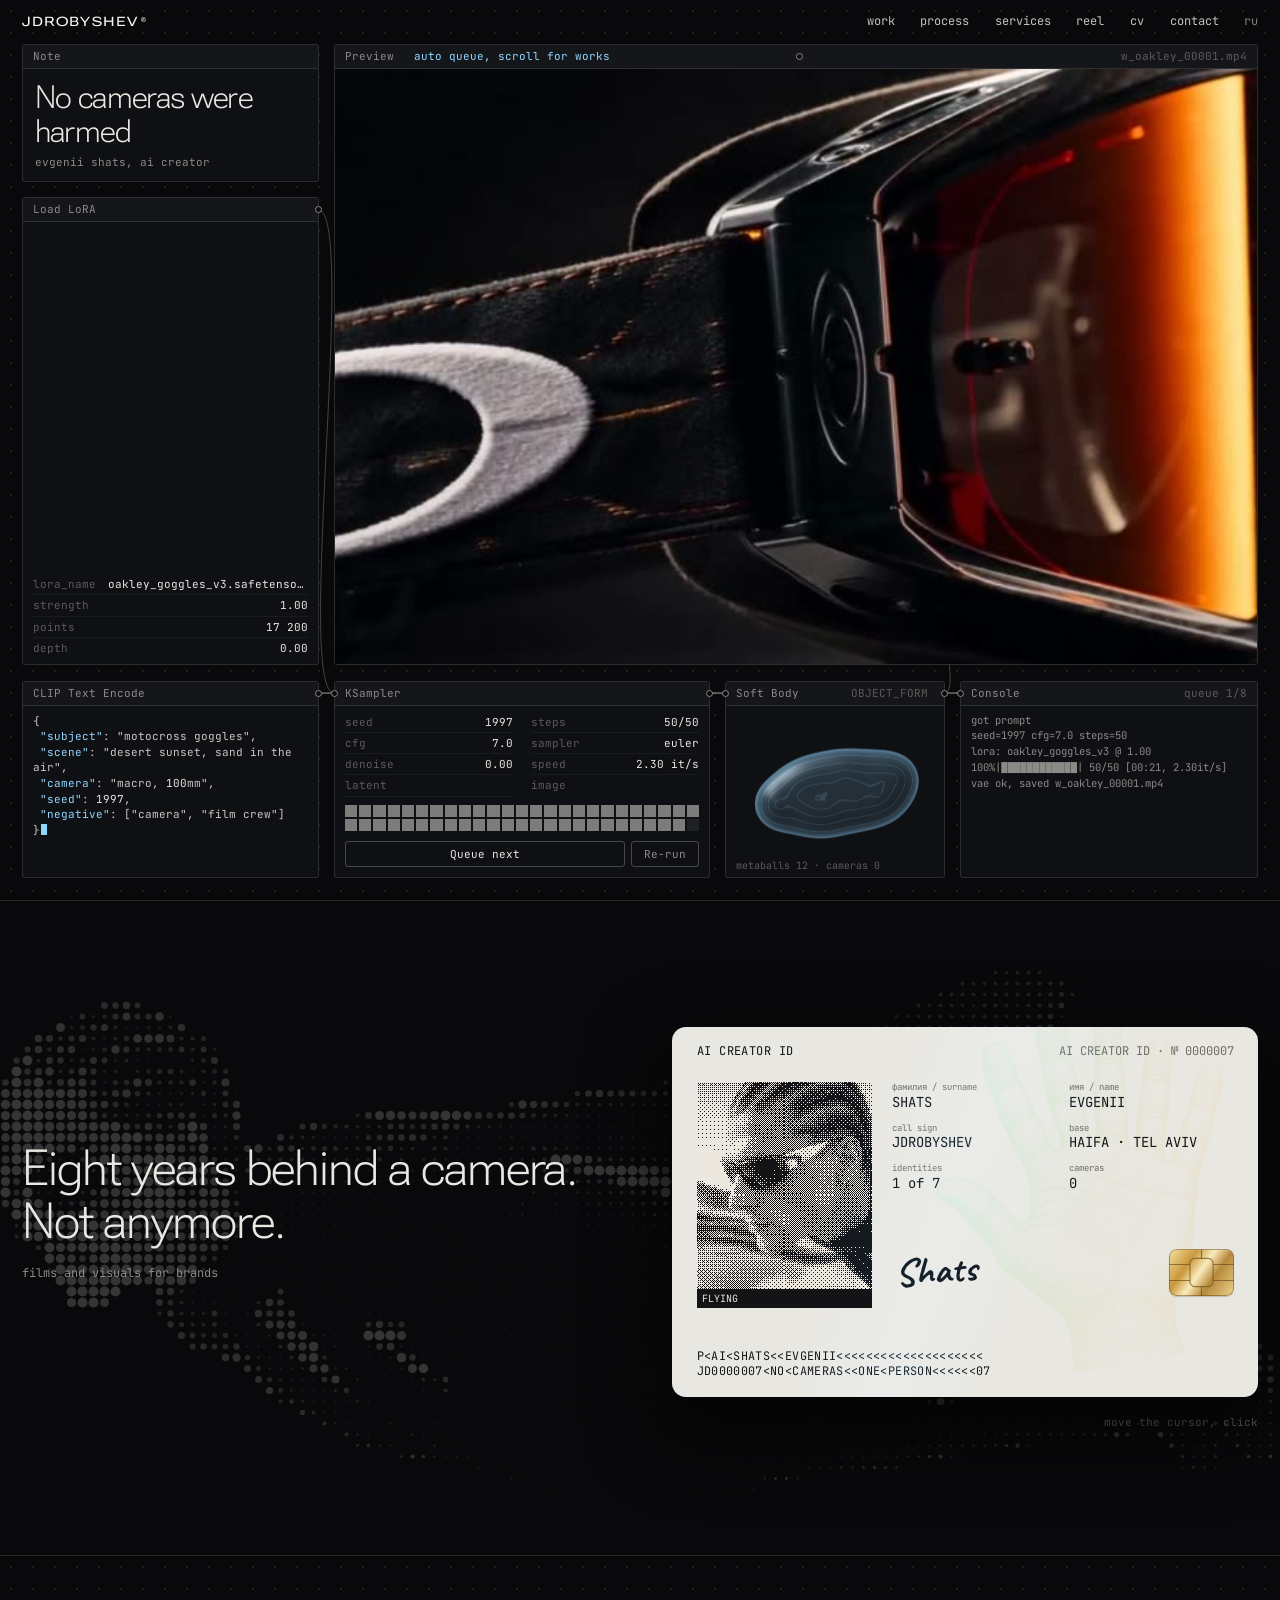
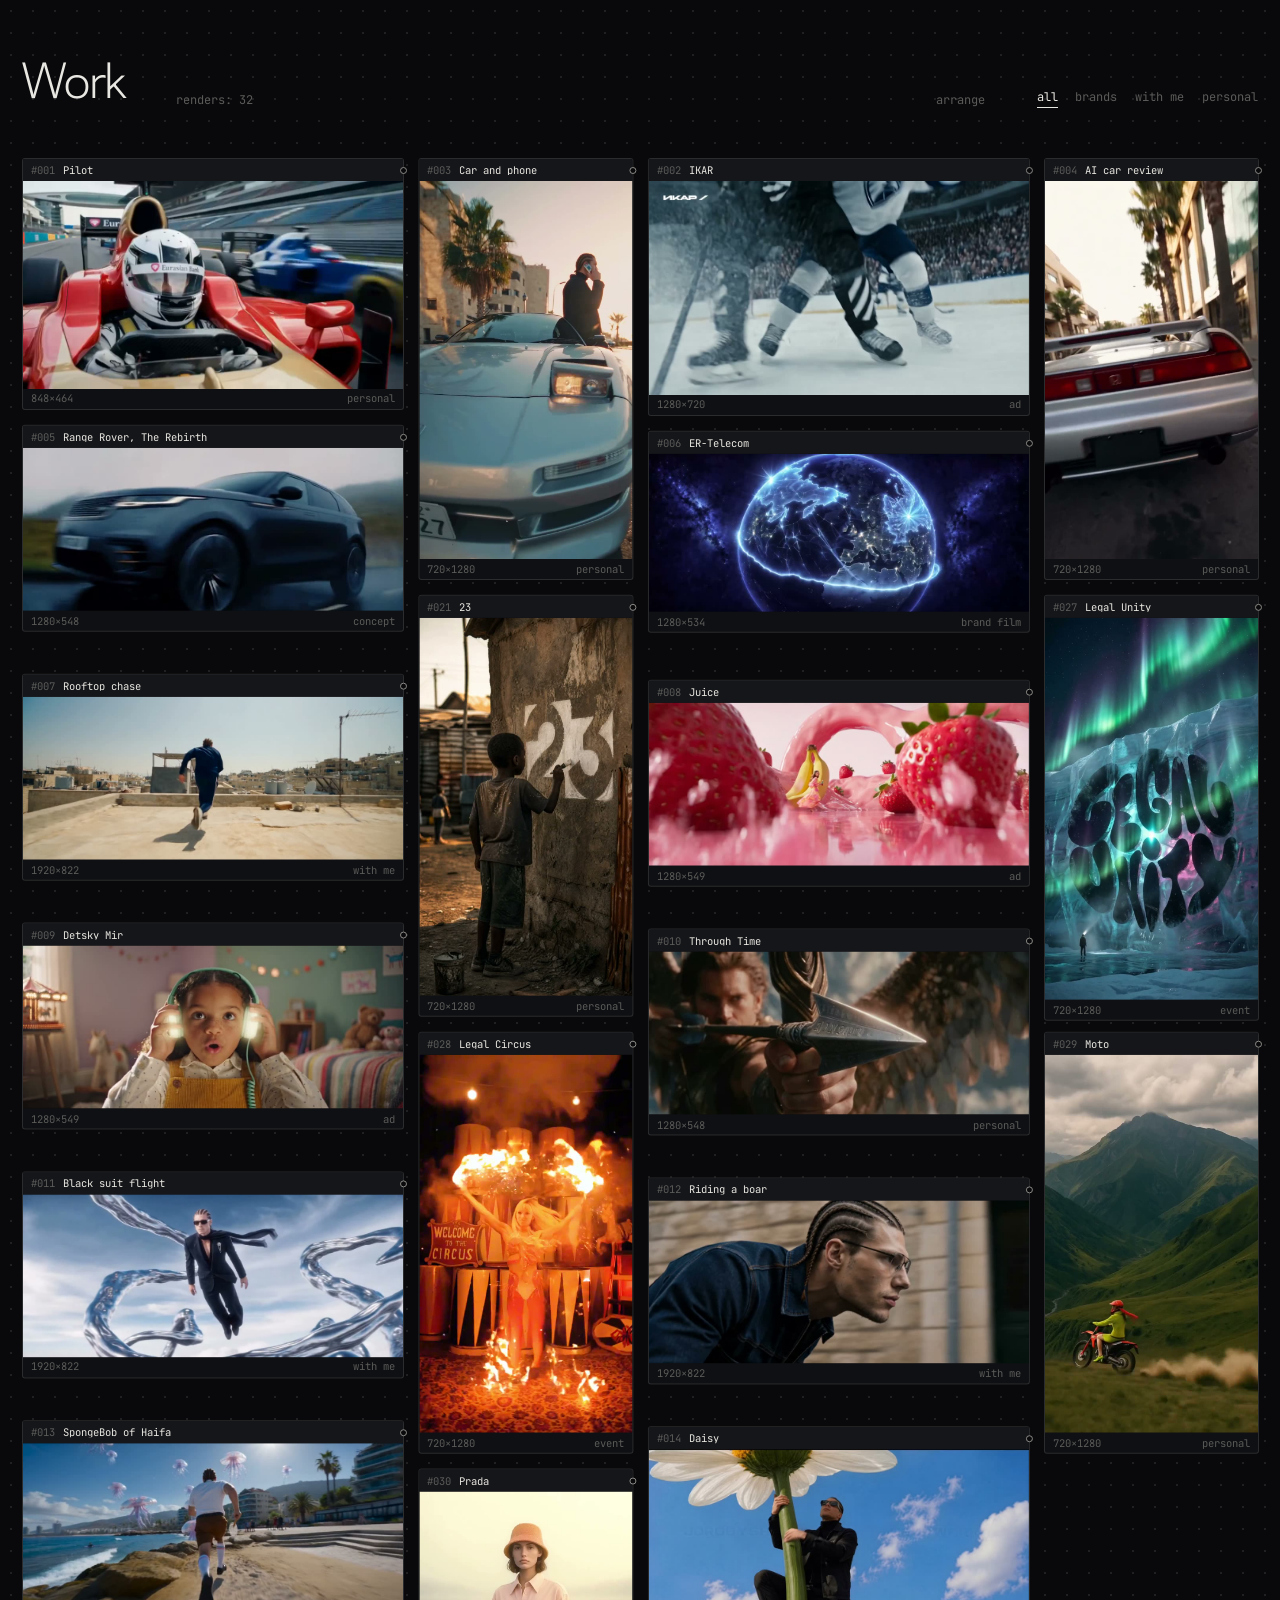
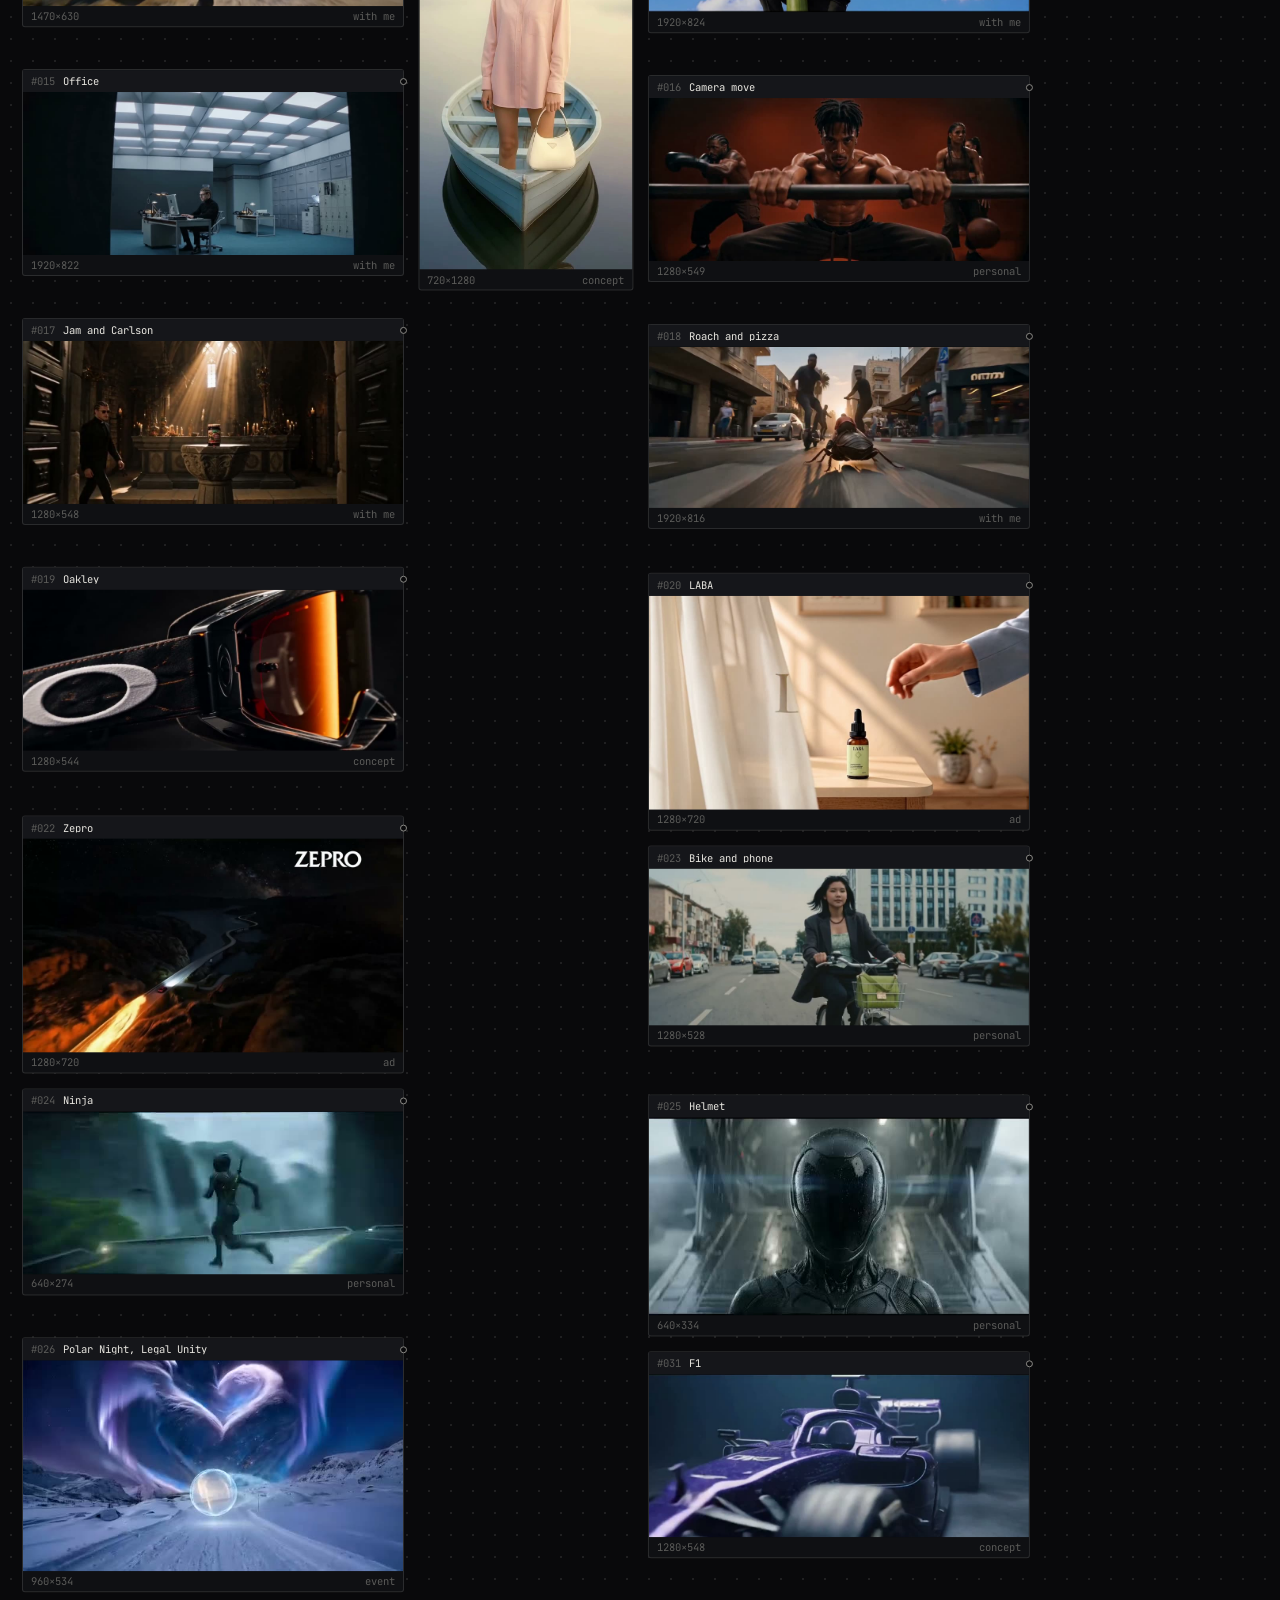
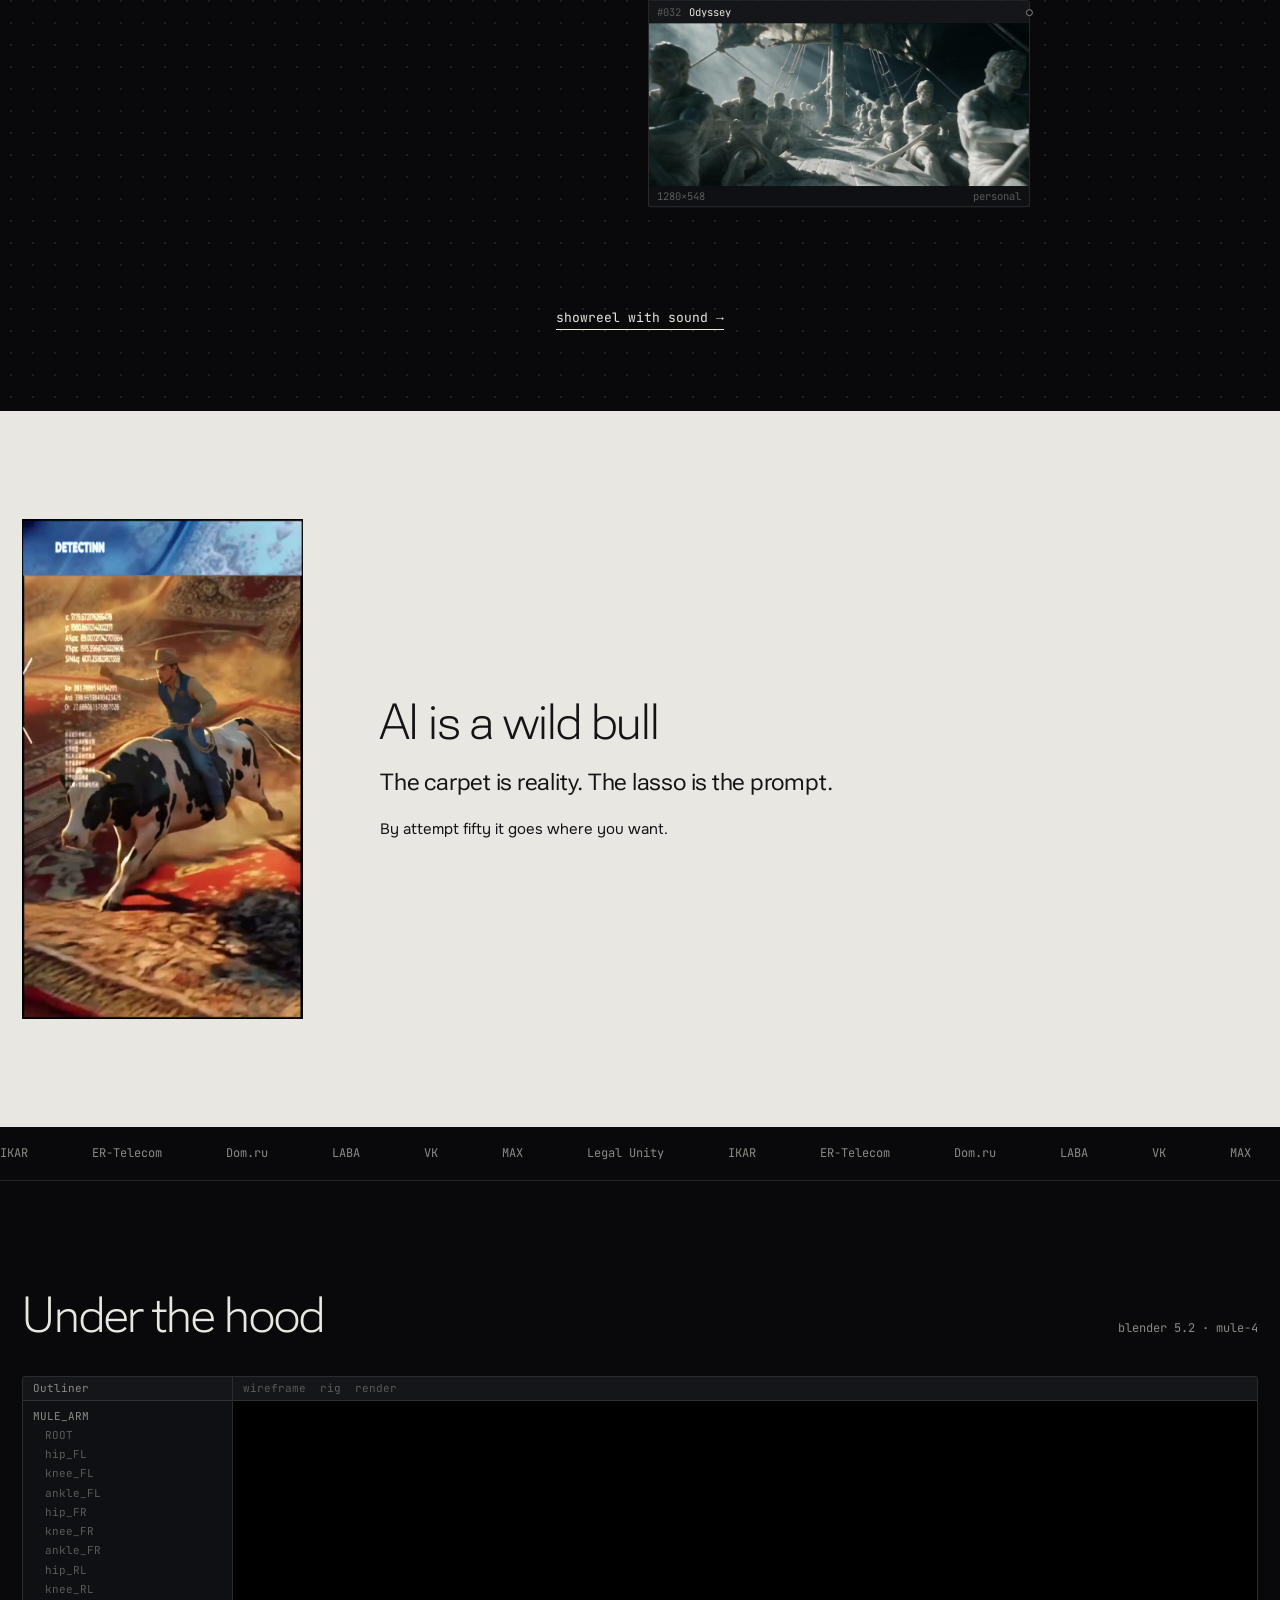
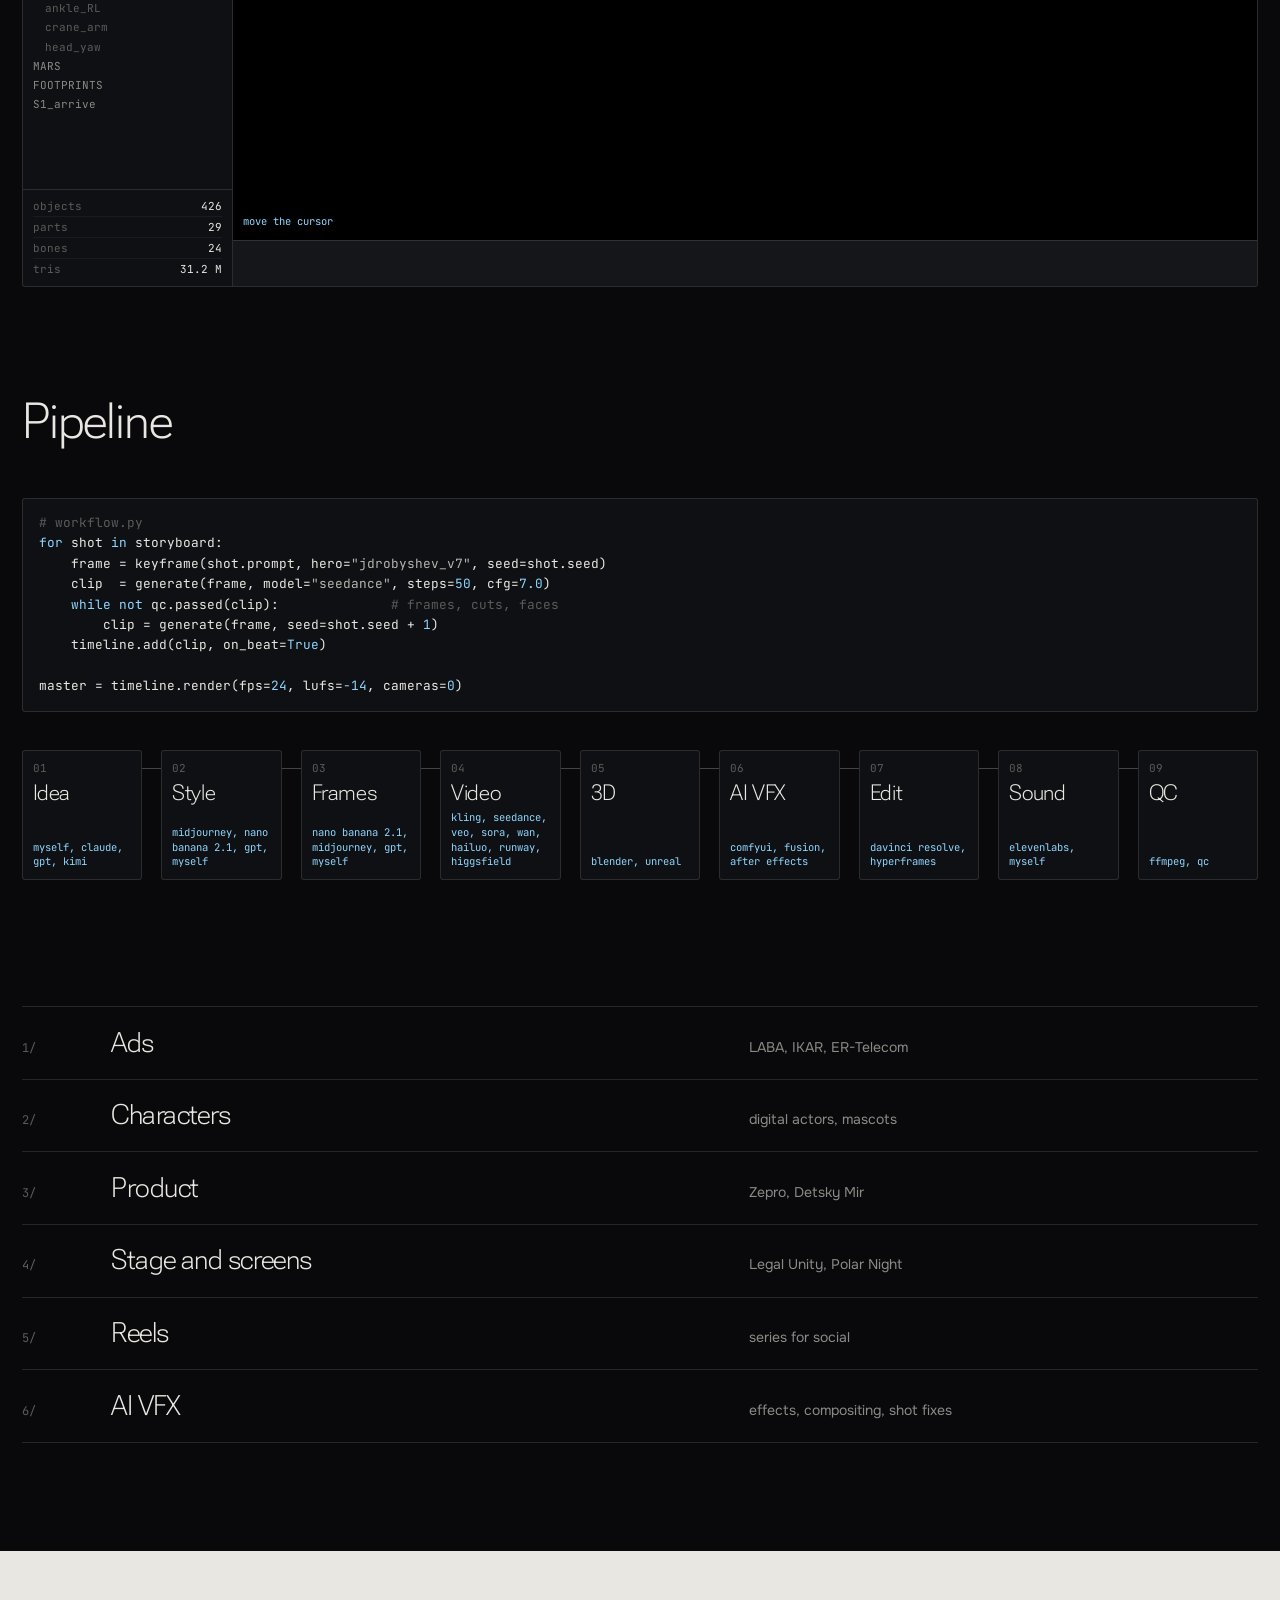
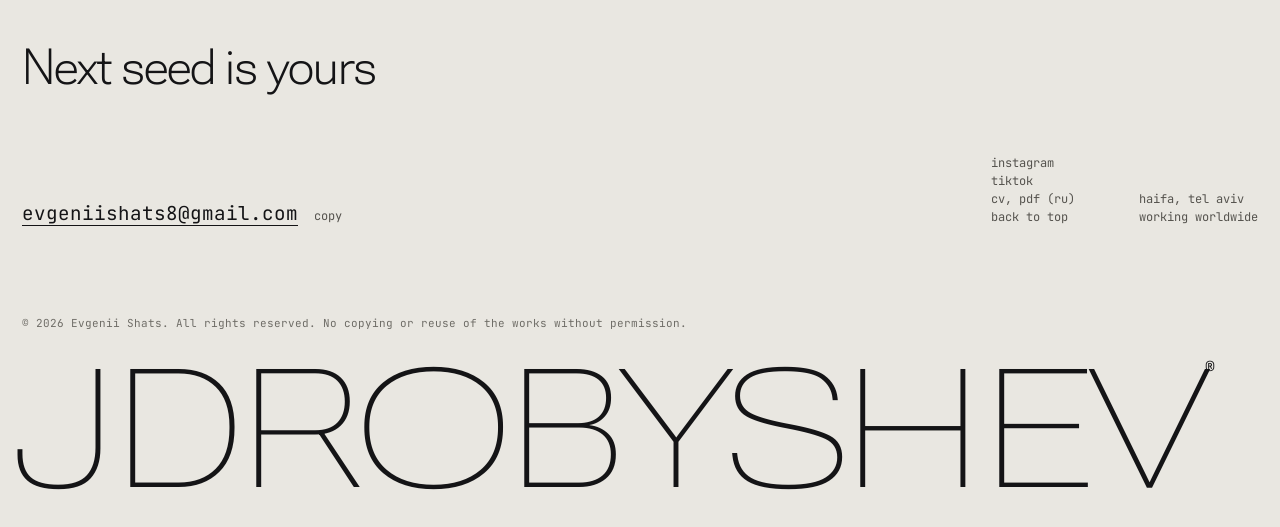
==== index.html @ 62c5dda2 "Black and white site icon with PNG fallbacks Co-Authored-By: Claude Opus 5.5 <noreply@anthropic.com>" ====
<!doctype html>
<html lang="en">
<head>
<meta charset="utf-8">
<meta http-equiv="Content-Security-Policy" content="default-src 'none'; script-src 'self'; style-src 'self' 'unsafe-inline'; img-src 'self' data:; media-src 'self'; font-src 'self'; connect-src 'self'; manifest-src 'self'; base-uri 'none'; form-action 'none'">
<meta name="referrer" content="strict-origin-when-cross-origin">
<meta name="copyright" content="© 2026 Evgenii Shats. All rights reserved.">
<meta name="viewport" content="width=device-width, initial-scale=1, viewport-fit=cover">
<title>JDROBYSHEV</title>
<meta name="description" content="Evgenii Shats, AI creator. Films and visuals for brands: IKAR, ER-Telecom, LABA, VK, MAX.">
<meta name="theme-color" content="#0a0a0b">
<meta property="og:title" content="JDROBYSHEV">
<meta property="og:description" content="No cameras were harmed">
<meta property="og:image" content="https://evgeniishats8-rgb.github.io/assets/og.jpg">
<meta name="twitter:card" content="summary_large_image">
<link rel="icon" href="assets/favicon.svg" type="image/svg+xml">
<link rel="icon" href="assets/icon-32.png" sizes="32x32" type="image/png">
<link rel="apple-touch-icon" href="assets/icon-180.png">
<link rel="preload" href="assets/fonts/roboto-flex-latin-full-normal.woff2" as="font" type="font/woff2" crossorigin>
<link rel="stylesheet" href="css/style.css">
</head>
<body>

<header class="nav">
  <a class="nav__logo" href="#top" aria-label="JDROBYSHEV, back to top">JDROBYSHEV<sup>®</sup></a>
  <nav class="nav__links">
    <a href="#works" data-i18n="nav.works">работы</a>
    <a href="#blender" data-i18n="nav.process">процесс</a>
    <a href="#services" data-i18n="nav.services">услуги</a>
    <button type="button" data-reel data-i18n="nav.reel">шоурил</button>
    <a class="nav__cv" href="assets/cv/Evgenii_Shats_CV_RU.pdf" target="_blank" rel="noopener" data-i18n="nav.cv">резюме</a>
    <a href="#contact" data-i18n="nav.contact">написать</a>
    <button type="button" data-lang aria-label="Language">en</button>
  </nav>
</header>

<main id="top">

  <section class="hero" aria-label="Generation pipeline">
    <div class="hero__stage">
      <svg class="wires" aria-hidden="true"></svg>
      <div class="hero__src" aria-hidden="true"></div>

      <article class="node node--note">
        <header class="node__bar">Note<button type="button" class="node__reset" hidden data-i18n="hero.reset">сбросить</button></header>
        <h1 data-i18n="hero.title">Ни одна камера не пострадала</h1>
        <p data-i18n="hero.who">евгений шац, ии-креатор</p>
      </article>

      <article class="node node--lora">
        <header class="node__bar">Load LoRA<i class="port port--out" data-port="lora"></i></header>
        <canvas class="holo" aria-hidden="true"></canvas>
        <dl class="rows">
          <div><dt>lora_name</dt><dd class="v-lora"></dd></div>
          <div><dt>strength</dt><dd>1.00</dd></div>
          <div><dt>points</dt><dd class="v-points"></dd></div>
          <div><dt>depth</dt><dd class="v-az">0.00</dd></div>
        </dl>
      </article>

      <article class="node node--prompt">
        <header class="node__bar">CLIP Text Encode<i class="port port--out" data-port="prompt"></i></header>
        <pre class="prompt"><code class="prompt__text"></code><b></b></pre>
      </article>

      <article class="node node--preview">
        <header class="node__bar"><i class="port port--in port--bottom" data-port="preview"></i>Preview<span class="preview__hint" data-i18n="hero.hint">очередь идёт сама, ниже работы</span><span class="preview__file"></span></header>
        <div class="preview" role="button" tabindex="0" aria-label="Play this work with sound">
          <canvas class="preview__canvas" aria-hidden="true"></canvas>
          <span class="preview__play" data-i18n="hero.sound">со звуком</span>
          <div class="facebox" aria-hidden="true"><span class="facebox__tag"></span></div>
        </div>
      </article>

      <article class="node node--sampler">
        <header class="node__bar"><i class="port port--in" data-port="sampler"></i>KSampler<i class="port port--out" data-port="sampler-out"></i></header>
        <dl class="rows rows--num">
          <div><dt>seed</dt><dd class="v-seed"></dd></div>
          <div><dt>steps</dt><dd class="v-steps"></dd></div>
          <div><dt>cfg</dt><dd>7.0</dd></div>
          <div><dt>sampler</dt><dd>euler</dd></div>
          <div><dt>denoise</dt><dd class="v-denoise"></dd></div>
          <div><dt>speed</dt><dd class="v-speed"></dd></div>
          <div><dt>latent</dt><dd class="v-latent"></dd></div>
          <div><dt>image</dt><dd class="v-image"></dd></div>
        </dl>
        <div class="grid50" aria-hidden="true"></div>
        <div class="node__btns">
          <button type="button" class="btn btn--queue" data-i18n="hero.queue">Следующая генерация</button>
          <button type="button" class="btn btn--rerun" data-i18n="hero.rerun">Заново</button>
        </div>
      </article>

      <article class="node node--vae">
        <header class="node__bar"><i class="port port--in" data-port="vae"></i>Soft Body<span class="rig__name"></span><i class="port port--out" data-port="vae-out"></i></header>
        <div class="rig"><canvas class="rig__canvas" aria-hidden="true"></canvas><span class="rig__note"></span></div>
      </article>

      <article class="node node--log">
        <header class="node__bar"><i class="port port--in" data-port="log"></i>Console<span class="log__count"></span></header>
        <pre class="log" aria-hidden="true"></pre>
      </article>
    </div>
  </section>

  <section class="id" id="about">
    <canvas class="id__dots" aria-hidden="true"></canvas>
    <div class="id__inner">
      <h2 class="id__title" data-i18n="id.title">Восемь лет снимал.<br>Теперь не снимаю.</h2>
      <p class="eyebrow" data-i18n="id.sub">ролики и визуал для брендов</p>

      <div class="card" tabindex="0" role="button" aria-label="Creator ID card. Press to flip">
        <div class="card__body">
          <div class="card__face card__front">
            <div class="card__head"><b data-i18n="card.head">УДОСТОВЕРЕНИЕ ИИ-КРЕАТОРА</b><span>AI CREATOR ID · № 0000007</span></div>
            <div class="card__photo"><span class="card__role"></span></div>
            <dl class="card__data">
              <div><dt>фамилия / surname</dt><dd data-i18n="card.surname">ШАЦ</dd></div>
              <div><dt>имя / name</dt><dd data-i18n="card.name">ЕВГЕНИЙ</dd></div>
              <div><dt data-i18n="card.call">позывной</dt><dd>JDROBYSHEV</dd></div>
              <div><dt data-i18n="card.base">база</dt><dd data-i18n="card.city">ХАЙФА · ТЕЛЬ-АВИВ</dd></div>
              <div><dt data-i18n="card.ids">личностей</dt><dd class="card__n">1 из 7</dd></div>
              <div><dt data-i18n="card.cams">камер</dt><dd>0</dd></div>
            </dl>
            <div class="card__sign" data-i18n="card.sign">Шац</div>
            <div class="card__chip"></div>
            <div class="card__ghost card__ghost--echo" aria-hidden="true"><i></i></div>
            <div class="card__ghost" aria-hidden="true"><i></i></div>
            <p class="card__mrz">P&lt;AI&lt;SHATS&lt;&lt;EVGENII&lt;&lt;&lt;&lt;&lt;&lt;&lt;&lt;&lt;&lt;&lt;&lt;&lt;&lt;&lt;&lt;&lt;&lt;&lt;&lt;<br>JD0000007&lt;NO&lt;CAMERAS&lt;&lt;ONE&lt;PERSON&lt;&lt;&lt;&lt;&lt;&lt;07</p>
            <div class="card__holo"></div>
          </div>
          <div class="card__face card__back">
            <p class="card__found" data-i18n="card.found">Нашёл? Напиши.</p>
            <ul class="card__links">
              <li><a data-mail href="#contact">email</a></li>
              <li><a href="https://www.instagram.com/jdrobyshev/" target="_blank" rel="noopener">instagram @jdrobyshev</a></li>
              <li><a href="assets/cv/Evgenii_Shats_CV_RU.pdf" target="_blank" rel="noopener" data-i18n="card.cv">резюме, pdf</a></li>
            </ul>
            <p class="card__tools">KLING · SEEDANCE · VEO · NANO BANANA · BLENDER · UNREAL</p>
            <div class="card__holo"></div>
          </div>
        </div>
      </div>
      <p class="card__hint"><span class="hint-fine" data-i18n="card.hint.fine">веди курсором, нажми</span><span class="hint-touch" data-i18n="card.hint.touch">веди пальцем, нажми</span></p>
    </div>
  </section>

  <section class="works" id="works">
    <div class="works__head">
      <h2 data-i18n="works.title">Работы</h2>
      <p class="works__count"></p>
      <button type="button" class="works__arrange" data-i18n="works.arrange">разложить</button>
      <div class="works__filter" role="group" aria-label="Filter work">
        <button type="button" class="is-on" data-filter="all" data-i18n="works.all">всё</button>
        <button type="button" data-filter="brand" data-i18n="works.brand">бренды</button>
        <button type="button" data-filter="me" data-i18n="works.me">со мной</button>
        <button type="button" data-filter="art" data-i18n="works.art">личное</button>
      </div>
    </div>
    <div class="board"></div>
    <button type="button" class="reel-cta" data-reel><span data-i18n="works.reel">шоурил со звуком</span> <span>→</span></button>
  </section>

  <section class="bull">
    <div class="bull__video"><video src="assets/video/w_bull.mp4" poster="assets/poster/w_bull.jpg" muted loop playsinline preload="none" data-auto></video></div>
    <div class="bull__text">
      <h2 data-i18n="bull.title">ИИ это дикий бык</h2>
      <p class="bull__big" data-i18n="bull.big">Ковёр, это реальность. Лассо, это промт.</p>
      <p data-i18n="bull.small">С пятидесятой попытки идёт куда надо.</p>
    </div>
  </section>

  <section class="clients" aria-label="Clients">
    <div class="ticker"><div class="ticker__row"></div></div>
  </section>

  <section class="bl" id="blender">
    <div class="bl__head">
      <h2 data-i18n="bl.title">Под капотом</h2>
      <p class="eyebrow">blender 5.2 · mule-4</p>
    </div>
    <div class="bl__app">
      <aside class="bl__side" aria-hidden="true">
        <header class="node__bar">Outliner</header>
        <ul class="bl__tree"></ul>
        <dl class="rows bl__stats"></dl>
      </aside>
      <div class="bl__main">
        <header class="node__bar bl__bar">
          <button type="button" class="is-on" data-pass="wire" data-i18n="bl.wire">сетка</button>
          <button type="button" data-pass="rig" data-i18n="bl.rig">риг</button>
          <button type="button" data-pass="render" data-i18n="bl.render">рендер</button>
          <span class="bl__frame"></span>
        </header>
        <div class="bl__view">
          <video src="" muted loop playsinline preload="none" aria-hidden="true"></video>
          <canvas aria-label="MULE-4 walker: wireframe, rig and final render of one shot"></canvas>
          <div class="bl__split"><span data-i18n="bl.drag">веди курсором</span></div>
        </div>
        <div class="bl__time" aria-hidden="true"><canvas></canvas></div>
      </div>
    </div>
  </section>

  <section class="line" id="pipeline">
    <div class="line__head">
      <h2 data-i18n="line.title">Конвейер</h2>
    </div>
    <pre class="code" aria-label="Pipeline code sample"><code><i># workflow.py</i>
<b>for</b> shot <b>in</b> storyboard:
    frame = keyframe(shot.prompt, hero=<u>"jdrobyshev_v7"</u>, seed=shot.seed)
    clip  = generate(frame, model=<u>"seedance"</u>, steps=<em>50</em>, cfg=<em>7.0</em>)
    <b>while not</b> qc.passed(clip):              <i># frames, cuts, faces</i>
        clip = generate(frame, seed=shot.seed + <em>1</em>)
    timeline.add(clip, on_beat=<b>True</b>)

master = timeline.render(fps=<em>24</em>, lufs=<em>-14</em>, cameras=<em>0</em>)</code></pre>
    <ol class="line__nodes">
      <li><span>01</span><h3 data-i18n="line.1">Идея</h3><small>myself, claude, gpt, kimi</small></li>
      <li><span>02</span><h3 data-i18n="line.2">Стиль</h3><small>midjourney, nano banana 2.1, gpt, myself</small></li>
      <li><span>03</span><h3 data-i18n="line.3">Кадры</h3><small>nano banana 2.1, midjourney, gpt, myself</small></li>
      <li><span>04</span><h3 data-i18n="line.4">Видео</h3><small>kling, seedance, veo, sora, wan, hailuo, runway, higgsfield</small></li>
      <li><span>05</span><h3>3D</h3><small>blender, unreal</small></li>
      <li><span>06</span><h3 data-i18n="line.vfx">ИИ VFX</h3><small>comfyui, fusion, after effects</small></li>
      <li><span>07</span><h3 data-i18n="line.6">Монтаж</h3><small>davinci resolve, hyperframes</small></li>
      <li><span>08</span><h3 data-i18n="line.7">Звук</h3><small>elevenlabs, myself</small></li>
      <li><span>09</span><h3 data-i18n="line.8">Контроль</h3><small>ffmpeg, qc</small></li>
    </ol>
  </section>

  <section class="services" id="services">
    <ol class="services__list">
      <li data-preview="w_laba" tabindex="0" role="button"><span>1/</span><h3 data-i18n="svc.1">Реклама</h3><p data-i18n="svc.1d">ЛАБА, ИКАР, Эр-Телеком</p></li>
      <li data-preview="w_jam" tabindex="0" role="button"><span>2/</span><h3 data-i18n="svc.2">Персонажи</h3><p data-i18n="svc.2d">цифровые актёры, маскоты</p></li>
      <li data-preview="w_zepro" tabindex="0" role="button"><span>3/</span><h3 data-i18n="svc.3">Продукт</h3><p data-i18n="svc.3d">Zepro, Детский мир</p></li>
      <li data-preview="w_polar" tabindex="0" role="button"><span>4/</span><h3 data-i18n="svc.4">Сцена и экраны</h3><p>Legal Unity, Polar Night</p></li>
      <li data-preview="w_car" tabindex="0" role="button"><span>5/</span><h3 data-i18n="svc.5">Рилсы</h3><p data-i18n="svc.5d">серии для соцсетей</p></li>
      <li data-preview="me_run" tabindex="0" role="button"><span>6/</span><h3 data-i18n="svc.6">ИИ VFX</h3><p data-i18n="svc.6d">эффекты, композ, доработка кадра</p></li>
    </ol>
    <div class="services__float" aria-hidden="true"><video muted loop playsinline preload="none"></video></div>
  </section>

  <footer class="end" id="contact">
    <p class="end__big" data-i18n="end.title">Следующий seed твой</p>
    <div class="end__row">
      <div class="end__contact">
        <a class="end__mail" data-mail href="#contact">email</a>
        <button type="button" class="end__copy" data-i18n="end.copy">скопировать</button>
      </div>
      <ul>
        <li><a href="https://www.instagram.com/jdrobyshev/" target="_blank" rel="noopener">instagram</a></li>
        <li><a href="https://www.tiktok.com/@jdrobysh" target="_blank" rel="noopener">tiktok</a></li>
        <li><a href="assets/cv/Evgenii_Shats_CV_RU.pdf" target="_blank" rel="noopener" data-i18n="end.cv">резюме, pdf</a></li>
        <li><a href="#top" data-i18n="end.top">наверх</a></li>
      </ul>
      <p data-i18n="end.place">хайфа, тель-авив<br>работаю со всем миром</p>
    </div>
    <p class="end__legal" data-i18n="end.legal">© 2026 Евгений Шац. Все права защищены. Работы нельзя копировать и использовать без разрешения.</p>
    <div class="end__word" aria-hidden="true">JDROBYSHEV<sup>®</sup></div>
  </footer>
</main>

<noscript><style>main,.nav{opacity:1!important}</style><p style="padding:24px;color:#e9e7e1;font-family:sans-serif">Evgenii Shats, JDROBYSHEV. <a style="color:#8fd6ff" href="https://www.instagram.com/jdrobyshev/">Instagram</a></p></noscript>

<dialog class="lightbox" aria-label="Work viewer">
  <button type="button" class="lightbox__nav lightbox__nav--prev" aria-label="Previous">←</button>
  <button type="button" class="lightbox__nav lightbox__nav--next" aria-label="Next">→</button>
  <button type="button" class="lightbox__close" aria-label="Close" data-i18n="close">закрыть</button>
  <video playsinline controls controlslist="nodownload noplaybackrate" disablepictureinpicture></video>
  <p class="lightbox__cap"></p>
</dialog>

<script src="js/i18n.js"></script>
<script src="assets/vendor/gsap.min.js"></script>
<script src="assets/vendor/ScrollTrigger.min.js"></script>
<script src="assets/vendor/Draggable.min.js"></script>
<script src="assets/vendor/lenis.min.js"></script>
<script src="js/data.js"></script>
<script src="js/main.js"></script>
<script src="js/hero.js"></script>
<script src="js/blender.js"></script>
<script src="js/boot.js"></script>
</body>
</html>
---- css/style.css ----
@font-face{font-family:Flex;src:url(../assets/fonts/roboto-flex-cyrillic-full-normal.woff2) format("woff2");font-weight:100 1000;font-stretch:25% 151%;font-display:swap;unicode-range:U+0301,U+0400-045F,U+0490-0491,U+04B0-04B1,U+2116}
@font-face{font-family:Flex;src:url(../assets/fonts/roboto-flex-latin-full-normal.woff2) format("woff2");font-weight:100 1000;font-stretch:25% 151%;font-display:swap;unicode-range:U+0000-00FF,U+2000-206F,U+20AC,U+2122,U+2190-2193}
@font-face{font-family:Onest;src:url(../assets/fonts/onest-cyrillic-400-normal.woff2) format("woff2");font-weight:400;font-display:swap;unicode-range:U+0301,U+0400-045F,U+0490-0491,U+04B0-04B1,U+2116}
@font-face{font-family:Onest;src:url(../assets/fonts/onest-latin-400-normal.woff2) format("woff2");font-weight:400;font-display:swap;unicode-range:U+0000-00FF,U+2000-206F}
@font-face{font-family:Mono;src:url(../assets/fonts/jetbrains-mono-cyrillic-400-normal.woff2) format("woff2");font-weight:400;font-display:swap;unicode-range:U+0301,U+0400-045F,U+0490-0491,U+04B0-04B1,U+2116}
@font-face{font-family:Mono;src:url(../assets/fonts/jetbrains-mono-latin-400-normal.woff2) format("woff2");font-weight:400;font-display:swap;unicode-range:U+0000-00FF,U+2000-206F}
@font-face{font-family:Marker;src:url(../assets/fonts/caveat-cyrillic-700-normal.woff2) format("woff2");font-weight:700;font-display:swap;unicode-range:U+0301,U+0400-045F,U+0490-0491,U+04B0-04B1,U+2116}
@font-face{font-family:Marker;src:url(../assets/fonts/caveat-latin-700-normal.woff2) format("woff2");font-weight:700;font-display:swap;unicode-range:U+0000-00FF,U+2000-206F}

:root{
  --ink:#09090b;--panel:#0f1013;--bar:#15161a;--paper:#e9e7e1;--line:rgba(233,231,225,.13);--line2:rgba(233,231,225,.26);
  --mute:#8b8a86;--dim:#5b5b59;--holo:#8fd6ff;
  --gut:clamp(14px,1.7vw,26px);
  --ease:cubic-bezier(.16,1,.3,1);
}
*,*::before,*::after{box-sizing:border-box}
html{-webkit-text-size-adjust:100%;background:var(--ink)}
html:not(.ready) main,html:not(.ready) .nav{opacity:0}
main,.nav{transition:opacity .35s}
html.lenis,html.lenis body{height:auto}
.lenis.lenis-smooth{scroll-behavior:auto!important}
body{margin:0;background:var(--ink);color:var(--paper);font:400 clamp(15px,1.05vw,17px)/1.55 Onest,system-ui,sans-serif;-webkit-font-smoothing:antialiased;overflow-x:hidden}
h1,h2,h3,p,ol,ul,dl,dd,pre{margin:0;padding:0;font-weight:400}
ol,ul{list-style:none}
a{color:inherit;text-decoration:none}
button{font:inherit;color:inherit;background:none;border:0;padding:0;cursor:pointer}
video,img{display:block;max-width:100%}
:focus-visible{outline:1px solid var(--holo);outline-offset:3px}
.node h1,.id__title,.works h2,.bull h2,.line h2,.end__big,.end__word,.nav__logo,.services h3,.line h3{font-family:Flex,system-ui,sans-serif;font-stretch:118%;font-weight:400;font-variation-settings:"opsz" 96;letter-spacing:-.02em;line-height:1.06}
.eyebrow{font:400 12px/1.3 Mono,monospace;color:var(--mute)}

/* шапка */
.nav{position:fixed;inset:0 0 auto;z-index:50;display:flex;justify-content:space-between;align-items:center;padding:13px var(--gut);mix-blend-mode:difference;color:#fff;pointer-events:none}
.nav>*{pointer-events:auto}
.nav__logo{font-size:13px;font-stretch:151%;font-weight:560;letter-spacing:.1em;line-height:1}
.nav__logo sup{font:400 .62em Mono,monospace;vertical-align:top;letter-spacing:0;margin-left:2px}
.nav__links{display:flex;gap:clamp(14px,2vw,28px);font:400 12px Mono,monospace}
.nav__links a,.nav__links button{opacity:.78;transition:opacity .25s}
.nav__links a:hover,.nav__links button:hover{opacity:1}
.nav__links [data-lang]{opacity:.5}
.nav__links a.is-active{opacity:1;text-decoration:underline;text-underline-offset:5px;text-decoration-thickness:1px}

/* главная: граф */
.hero{position:relative;height:100svh}
.hero__stage{position:relative;height:100svh;overflow:hidden;padding:44px var(--gut) var(--gut);display:grid;gap:clamp(10px,1.2vw,18px);
  grid-template-columns:minmax(250px,24%) repeat(12,minmax(0,1fr));
  grid-template-rows:auto minmax(0,1fr) auto;
  background-color:var(--ink);background-image:radial-gradient(rgba(233,231,225,.1) 1px,transparent 1px);background-size:22px 22px}
.hero__src{position:absolute;width:2px;height:2px;overflow:hidden;opacity:0;pointer-events:none}
.wires{position:absolute;inset:0;width:100%;height:100%;pointer-events:none;overflow:visible}
.wires path{fill:none;stroke:var(--line2);stroke-width:1}
.wires .pulse{stroke:var(--holo);stroke-width:1.5;stroke-linecap:round;stroke-dasharray:3 150;opacity:0}

.node{position:relative;min-width:0;min-height:0;display:flex;flex-direction:column;background:var(--panel);border:1px solid var(--line);border-radius:3px}
.node__bar{position:relative;flex:none;display:flex;align-items:center;gap:8px;height:24px;padding:0 10px;background:var(--bar);border-bottom:1px solid var(--line);font:400 11px/1 Mono,monospace;color:var(--mute);white-space:nowrap}
.node__bar{cursor:grab;user-select:none;-webkit-user-select:none;touch-action:none}
.node.is-drag{border-color:var(--line2);box-shadow:0 18px 50px rgba(0,0,0,.6)}
.node.is-drag .node__bar{cursor:grabbing}
.node__reset{margin-left:auto;color:var(--holo)}
.node__reset[hidden]{display:none}
.node__btns{display:flex;gap:6px;padding:0 10px 10px}
.btn{flex:1;height:26px;border:1px solid var(--line2);border-radius:3px;font:400 11px/1 Mono,monospace;color:var(--paper);transition:background .2s,color .2s,border-color .2s}
.btn:hover{background:var(--holo);border-color:var(--holo);color:#06121a}
.btn--rerun{flex:0 0 auto;padding:0 12px;color:var(--mute)}
.preview{cursor:pointer}
.preview__play{position:absolute;z-index:2;right:10px;bottom:8px;padding:2px 7px;background:rgba(9,9,11,.72);font:400 11px/1.5 Mono,monospace;color:var(--paper);opacity:0;transition:opacity .2s;pointer-events:none}
.preview:hover .preview__play,.preview:focus-visible .preview__play{opacity:1}
.port{position:absolute;top:50%;width:7px;height:7px;margin-top:-3.5px;border-radius:50%;background:var(--ink);border:1px solid var(--mute)}
.port--out{right:-4px}.port--in{left:-4px}
.port--bottom{left:50%;top:auto;margin:0}
.rows{font:400 11px/1.3 Mono,monospace;display:grid;grid-template-columns:minmax(0,1fr);gap:0;padding:6px 10px}
.rows div{display:flex;justify-content:space-between;gap:12px;padding:3px 0;border-bottom:1px solid rgba(233,231,225,.05)}
.rows div:last-child{border-bottom:0}
.rows dt{flex:none;color:var(--dim)}
.rows dd{min-width:0;color:var(--paper);white-space:nowrap;overflow:hidden;text-overflow:ellipsis;font-variant-numeric:tabular-nums}

.node--note{grid-column:1;grid-row:1}
.node--note h1{padding:12px 12px 6px;font-size:clamp(24px,2.5vw,38px)}
.node--note p{padding:0 12px 12px;font:400 11px Mono,monospace;color:var(--mute)}
.node--lora{grid-column:1;grid-row:2}
.holo{flex:1;min-height:0;width:100%;display:block}
.node--prompt{grid-column:1;grid-row:3}
.prompt{margin:0;padding:8px 10px;min-height:9.1em;font:400 11px/1.42 Mono,monospace;color:#c9c7c0;white-space:pre-wrap;overflow:hidden}
.prompt code{font:inherit}
.prompt i{font-style:normal;color:var(--holo)}
.prompt em{font-style:normal;color:var(--paper)}
.prompt b{display:inline-block;width:.55em;height:1em;margin-left:1px;vertical-align:-.15em;background:var(--holo);animation:caret 1.1s steps(2) infinite}
@keyframes caret{50%{opacity:0}}
.node--preview{grid-column:2/-1;grid-row:1/3}
.preview__file{margin-left:auto;color:var(--dim)}
.preview__hint{margin-left:12px;color:var(--holo)}
.preview{position:relative;flex:1;min-height:0;overflow:hidden;background:#000}
.preview__canvas{position:absolute;inset:0;width:100%;height:100%;display:block}
.facebox{position:absolute;left:0;top:0;border:1px solid var(--holo);opacity:0;pointer-events:none;transition:opacity .25s;contain:layout style}
.facebox__tag{position:absolute;left:-1px;bottom:100%;padding:1px 5px;background:var(--holo);color:#06121a;font:400 10px/1.5 Mono,monospace;white-space:nowrap}
.node--sampler{grid-column:2/7;grid-row:3}
.node--sampler .rows{grid-template-columns:minmax(0,1fr) minmax(0,1fr);column-gap:18px}
.grid50{display:grid;grid-template-columns:repeat(25,1fr);gap:2px;padding:2px 10px 10px}
.grid50 i{aspect-ratio:1;background:rgba(233,231,225,.07)}
.grid50 i.is-on{background:rgba(233,231,225,.5)}
.grid50 i.is-now{background:var(--holo)}
.node--vae{grid-column:7/10;grid-row:3}
.rig__name{margin-left:auto;margin-right:6px;color:var(--dim)}
.rig{position:relative;flex:1;min-height:0}
.rig__canvas{position:absolute;inset:0;width:100%;height:100%;display:block}
.rig__note{position:absolute;left:10px;bottom:6px;font:400 10px/1 Mono,monospace;color:var(--dim)}
.rig__note b{font-weight:400;color:var(--holo)}
.node--log{grid-column:10/-1;grid-row:3}
.log__count{margin-left:auto;color:var(--dim)}
.log{padding:7px 10px;font:400 10.5px/1.5 Mono,monospace;color:var(--mute);white-space:pre;overflow:hidden;flex:1}

/* карточка */
.id{position:relative;padding:clamp(80px,14vh,170px) var(--gut);overflow:hidden;background:var(--ink);border-top:1px solid var(--line)}
.id__dots{position:absolute;inset:0;width:100%;height:100%}
.id__inner{position:relative;max-width:1360px;margin:0 auto;display:grid;grid-template-columns:minmax(0,1fr) minmax(0,1fr);gap:18px clamp(24px,5vw,80px);align-items:center}
.id__title{grid-column:1;align-self:end;font-size:clamp(28px,3.9vw,60px)}
.id .eyebrow{grid-column:1;align-self:start}
.card{grid-column:2;grid-row:1/3;width:100%;max-width:600px;justify-self:end;aspect-ratio:1.586;perspective:1400px;cursor:grab;touch-action:pan-y;outline-offset:8px;user-select:none;-webkit-user-select:none}
.card__body{position:relative;width:100%;height:100%;transform-style:preserve-3d;transform:rotateX(var(--rx,0deg)) rotateY(calc(var(--ry,0deg) + var(--flip,0deg)));transition:transform .6s var(--ease)}
.card.is-live .card__body{transition:none}
.card__face{position:absolute;inset:0;border-radius:clamp(8px,1.1vw,14px);overflow:hidden;backface-visibility:hidden;-webkit-backface-visibility:hidden;background:var(--paper);color:#141416;text-align:left;box-shadow:0 30px 80px rgba(0,0,0,.7)}
.card__head{position:absolute;left:4.2%;right:4.2%;top:4.8%;display:flex;justify-content:space-between;align-items:baseline;font:400 clamp(8px,1vw,12px)/1 Mono,monospace}
.card__head b{font-weight:400;letter-spacing:.04em}
.card__head span{color:#6f6d67}
.card__photo{position:absolute;left:4.2%;top:15%;width:30%;height:61%;background:#141416;overflow:hidden}
.card__photo img{position:absolute;inset:0;width:100%;height:100%;object-fit:cover;opacity:0;image-rendering:pixelated}
.card__photo img.is-on{opacity:1}
.card__role{position:absolute;z-index:2;left:0;right:0;bottom:0;padding:2px 5px;background:#141416;color:var(--paper);font:400 clamp(7px,.8vw,10px)/1.5 Mono,monospace;white-space:nowrap;overflow:hidden}
.card__data{position:absolute;left:37.5%;right:4.2%;top:15%;display:grid;grid-template-columns:1fr 1fr;gap:clamp(5px,1vw,12px) 12px}
.card__data dt{font:400 clamp(6px,.7vw,9px)/1.3 Mono,monospace;color:#6f6d67}
.card__data dd{font:400 clamp(9px,1.08vw,14px)/1.2 Mono,monospace}
.card__sign{position:absolute;left:38%;top:61%;font:700 clamp(20px,3vw,40px)/1 Marker,cursive;color:#141416;transform:rotate(-4deg)}
.card__chip{position:absolute;right:4.2%;top:60%;width:11%;aspect-ratio:1.36;border-radius:12%/16%;background:url("data:image/svg+xml,%3Csvg xmlns='http://www.w3.org/2000/svg' viewBox='0 0 136 100' preserveAspectRatio='none'%3E%3Cg fill='none' stroke='%23704f1c' stroke-opacity='.7' stroke-width='2.4'%3E%3Cpath d='M0 33h44M0 67h44M92 33h44M92 67h44M68 0v20M68 80v20'/%3E%3Crect x='44' y='20' width='48' height='60' rx='10'/%3E%3C/g%3E%3C/svg%3E") center/100% 100% no-repeat,linear-gradient(calc(125deg + var(--hx,0) * 60deg),#f6e4a6,#c99a3e 30%,#f9ecbd 48%,#b7893a 66%,#ecd48e);box-shadow:inset 0 0 0 1px rgba(110,80,25,.55),inset 0 1px 1px rgba(255,255,255,.55),0 1px 1px rgba(0,0,0,.18)}
.card__mrz{position:absolute;left:4.2%;right:4.2%;bottom:4.6%;font:400 clamp(6.6px,.92vw,12px)/1.3 Mono,monospace;letter-spacing:.03em;white-space:nowrap;overflow:hidden}
/* голограмма на всю карточку: мем про шесть пальцев. Рука стоит на месте, при наклоне она двоится,
   как настоящая голограмма, и по ней идёт перелив */
.card__ghost{position:absolute;right:-5%;top:-9%;width:66%;aspect-ratio:1;overflow:hidden;pointer-events:none;opacity:.15;mix-blend-mode:multiply;transform:translate(calc(var(--hx,0) * 6px),calc(var(--hy,0) * 4px)) rotate(-12deg);transition:opacity .6s,transform .3s var(--ease);-webkit-mask:url(../assets/card/hand.png) center/contain no-repeat;mask:url(../assets/card/hand.png) center/contain no-repeat}
.card__ghost i{position:absolute;inset:-60%;background:linear-gradient(115deg,#ff8fd8,#8fd6ff 22%,#9dffb4 40%,#ffe28f 58%,#c49bff 76%,#ff8fd8);transform:translate(calc(var(--hx,0) * 46%),calc(var(--hy,0) * 30%));transition:transform .3s var(--ease);animation:ghost 10s ease-in-out infinite alternate}
.card__ghost--echo{opacity:0;transform:translate(calc(var(--hx,0) * -22px),calc(var(--hy,0) * -14px)) rotate(-12deg)}
.card__ghost--echo i{background:linear-gradient(65deg,#9dffb4,#ffe28f 20%,#c49bff 42%,#ff8fd8 62%,#8fd6ff 82%,#9dffb4);animation-delay:-5s}
.card.is-live .card__ghost{opacity:.34}
.card.is-live .card__ghost--echo{opacity:.2}
@keyframes ghost{to{translate:16% 9%}}
.card__holo{position:absolute;inset:0;pointer-events:none;mix-blend-mode:soft-light;opacity:.55;background:linear-gradient(calc(110deg + var(--ry,0deg)*4),transparent 30%,rgba(143,214,255,.9) 48%,transparent 66%)}
/* Safari не всегда прячет обратную сторону в 3D, поэтому видимую сторону переключаем сами на середине переворота */
.card__front,.card__back{transition:visibility 0s .3s}
.card.is-live .card__front,.card.is-live .card__back{transition-delay:0s}
.card__back{visibility:hidden}
.card.is-flipped .card__back{visibility:visible}
.card.is-flipped .card__front{visibility:hidden}
.card__back{transform:rotateY(180deg);background:#121316;color:var(--paper);display:grid;align-content:space-between;padding:6%}
.card__found{font-family:Flex,sans-serif;font-stretch:118%;font-size:clamp(16px,2vw,28px);line-height:1.15;max-width:22ch}
.card__links{font:400 clamp(10px,1.1vw,14px)/1.7 Mono,monospace}
.card__links a{border-bottom:1px solid var(--dim)}
.card__tools{font:400 clamp(7px,.8vw,10px) Mono,monospace;color:var(--mute)}
.card__hint{grid-column:2;justify-self:end;font:400 11px Mono,monospace;color:var(--dim)}
.hint-touch{display:none}

/* работы: каждая работа как нода */
.works{position:relative;padding:clamp(70px,11vh,130px) var(--gut) clamp(60px,9vh,110px);background-color:var(--ink);background-image:radial-gradient(rgba(233,231,225,.1) 1px,transparent 1px);background-size:22px 22px;border-top:1px solid var(--line)}
.works__head{display:grid;grid-template-columns:auto 1fr auto auto;gap:clamp(14px,4vw,60px);align-items:end;margin-bottom:clamp(30px,4vw,50px)}
.works h2{font-size:clamp(28px,3.9vw,60px)}
.works__count{font:400 12px Mono,monospace;color:var(--dim)}
.works__arrange{font:400 12px Mono,monospace;color:var(--dim);transition:color .2s}
.works__arrange:hover{color:var(--holo)}
.works__filter{display:flex;gap:clamp(10px,1.4vw,18px);font:400 12px Mono,monospace;flex-wrap:wrap}
.works__filter button{color:var(--dim);padding-bottom:2px;border-bottom:1px solid transparent;transition:color .25s}
.works__filter button.is-on{color:var(--paper);border-color:var(--paper)}
.board{position:relative}
.tile{contain:layout style;position:absolute;left:0;top:0;display:flex;flex-direction:column;background:var(--panel);border:1px solid var(--line);border-radius:3px;cursor:grab;transition:opacity .35s,border-color .2s}
.tile:hover,.tile.is-drag{border-color:var(--line2)}
.tile.is-out{display:none}
.tile__bar{position:relative;display:flex;gap:8px;align-items:center;height:22px;padding:0 8px;background:var(--bar);font:400 10.5px/1 Mono,monospace;color:var(--dim);white-space:nowrap;overflow:visible}
.tile__name{color:var(--paper);overflow:hidden;text-overflow:ellipsis}
.tile__bar .port{right:-4px}
.tile__frame{position:relative;aspect-ratio:var(--ar);background:#000}
.tile video{width:100%;height:100%;object-fit:cover;pointer-events:none}
.tile__meta{display:flex;justify-content:space-between;gap:8px;height:20px;align-items:center;padding:0 8px;font:400 10.5px/1 Mono,monospace;color:var(--dim);white-space:nowrap;overflow:hidden}
.tile.is-drag{cursor:grabbing}
.reel-cta{display:block;margin:clamp(36px,5vw,60px) auto 0;padding:0 0 3px;border-bottom:1px solid var(--paper);font:400 13px Mono,monospace}
.reel-cta span{display:inline-block;transition:transform .4s var(--ease)}
.reel-cta:hover span{transform:translateX(6px)}

/* бык */
.bull{display:grid;grid-template-columns:minmax(200px,22vw) minmax(0,1fr);gap:clamp(24px,6vw,100px);align-items:center;padding:clamp(70px,12vh,150px) var(--gut);background:var(--paper);color:#141416}
.bull__video{aspect-ratio:9/16;max-height:76svh;overflow:hidden;background:#000}
.bull__video video{width:100%;height:100%;object-fit:cover}
.bull__text{display:grid;gap:clamp(14px,1.6vw,20px);max-width:64ch}
.bull h2{font-size:clamp(28px,3.9vw,60px)}
.bull__big{font-family:Flex,sans-serif;font-stretch:118%;font-size:clamp(18px,1.8vw,26px);line-height:1.25;letter-spacing:-.01em}
.bull .eyebrow{color:#6f6d67}

/* клиенты */
.clients{overflow:hidden;padding:clamp(12px,1.4vw,18px) 0;border-bottom:1px solid var(--line)}
.ticker__row{display:flex;width:max-content;gap:clamp(30px,5vw,80px);font:400 12px/1.4 Mono,monospace;color:var(--mute);white-space:nowrap;animation:tick 46s linear infinite}
@keyframes tick{to{transform:translateX(-50%)}}

/* под капотом */
.bl{padding:clamp(70px,12vh,140px) var(--gut) 0;background:var(--ink)}
.bl__head{display:flex;justify-content:space-between;align-items:baseline;gap:18px;margin-bottom:clamp(20px,3vw,34px)}
.bl h2{font-family:Flex,system-ui,sans-serif;font-stretch:118%;font-weight:400;font-variation-settings:"opsz" 96;letter-spacing:-.02em;line-height:1.06;font-size:clamp(28px,3.9vw,60px)}
.bl__app{display:grid;grid-template-columns:minmax(190px,17%) minmax(0,1fr);background:var(--panel);border:1px solid var(--line);border-radius:3px;overflow:hidden}
.bl__side{display:flex;flex-direction:column;border-right:1px solid var(--line);min-width:0}
.bl__tree{flex:1;min-height:0;overflow:hidden;padding:6px 10px;font:400 11px/1.75 Mono,monospace;color:var(--mute)}
.bl__tree li{white-space:nowrap;overflow:hidden;text-overflow:ellipsis}
.bl__tree li.is-sub{padding-left:12px;color:var(--dim)}
.bl__stats{border-top:1px solid var(--line)}
.bl__main{min-width:0;display:flex;flex-direction:column}
.bl__bar{gap:14px}
.bl__bar button{color:var(--dim);transition:color .2s}
.bl__bar button.is-on{color:var(--holo)}
.bl__frame{margin-left:auto;color:var(--dim)}
.bl__view{position:relative;aspect-ratio:21/9;background:#000;cursor:ew-resize;touch-action:pan-y;user-select:none;-webkit-user-select:none}
.bl__view video{position:absolute;width:2px;height:2px;opacity:0;pointer-events:none}
.bl__view canvas{position:absolute;inset:0;width:100%;height:100%;display:block}
.bl__split{position:absolute;left:10px;bottom:8px;pointer-events:none;transition:opacity .4s}
.bl__split span{font:400 10.5px Mono,monospace;color:var(--holo);white-space:nowrap;text-shadow:0 0 6px #000}
.bl__time{height:46px;border-top:1px solid var(--line);background:var(--bar)}
.bl__time canvas{width:100%;height:100%;display:block}

/* конвейер */
.line{padding:clamp(70px,12vh,140px) var(--gut) 0;background:var(--ink)}
.line__head{display:grid;gap:12px;margin-bottom:clamp(30px,4vw,50px)}
.line h2{font-size:clamp(28px,3.9vw,60px);max-width:22ch}
.code{margin:0 0 clamp(24px,3vw,40px);padding:14px 16px;background:var(--panel);border:1px solid var(--line);border-radius:3px;font:400 clamp(11px,1vw,14px)/1.6 Mono,monospace;color:var(--paper);overflow-x:auto}
.code code{font:inherit}
.code i{font-style:normal;color:var(--dim)}
.code b{font-weight:400;color:var(--holo)}
.code u{text-decoration:none;color:#b6b4ad}
.code em{font-style:normal;color:var(--holo)}
.line__nodes{display:grid;grid-template-columns:repeat(9,minmax(0,1fr));gap:clamp(12px,1.5vw,22px);counter-reset:n}
.line__nodes li{position:relative;display:flex;flex-direction:column;gap:6px;padding:10px;min-height:112px;background:var(--panel);border:1px solid var(--line);border-radius:3px}
.line__nodes li::after{content:"";position:absolute;right:calc(-1 * clamp(12px,1.5vw,22px) - 1px);top:17px;width:clamp(12px,1.5vw,22px);height:1px;background:var(--line2)}
.line__nodes li:last-child::after{display:none}
.line__nodes span{font:400 11px Mono,monospace;color:var(--dim)}
.line h3{font-size:clamp(18px,1.7vw,24px)}
.line__nodes small{margin-top:auto;font:400 10.5px/1.4 Mono,monospace;color:var(--holo)}

/* услуги */
.services{position:relative;padding:clamp(70px,12vh,140px) var(--gut);background:var(--ink)}
.services__list{margin-top:18px;border-top:1px solid var(--line)}
.services__list li{cursor:pointer}
.services__list li{position:relative;display:grid;grid-template-columns:clamp(34px,5vw,70px) minmax(0,1.2fr) minmax(0,1fr);gap:clamp(10px,2vw,28px);align-items:baseline;padding:clamp(14px,1.6vw,22px) 0;border-bottom:1px solid var(--line)}
.services__list span{font:400 12px Mono,monospace;color:var(--dim)}
.services h3{font-size:clamp(20px,2.2vw,32px);transition:transform .7s var(--ease)}
.services__list p{color:var(--mute);font-size:14px;max-width:44ch}
.services__list li:hover h3{transform:translateX(8px)}
.services__float{position:absolute;left:0;top:0;z-index:3;width:clamp(220px,20vw,320px);aspect-ratio:16/10;overflow:hidden;pointer-events:none;opacity:0;transition:opacity .25s}
.services__float video{width:100%;height:100%;object-fit:cover}
.services__float.is-on{opacity:1}

/* финал */
.end{background:var(--paper);color:#141416;padding:clamp(60px,10vh,120px) var(--gut) var(--gut);overflow:hidden}
.end__big{font-size:clamp(28px,3.9vw,60px)}
.end__row{display:grid;grid-template-columns:1fr auto auto;gap:clamp(20px,5vw,70px);align-items:end;margin:clamp(30px,5vw,60px) 0 clamp(40px,7vw,90px);font:400 12px/1.5 Mono,monospace;color:#55534e}
.end__contact{display:flex;flex-wrap:wrap;gap:8px 16px;align-items:baseline}
.end__mail{font:400 clamp(15px,1.5vw,21px)/1.2 Mono,monospace;color:#141416;border-bottom:1px solid #141416}
.end__copy{font:400 12px Mono,monospace;color:#55534e}
.end__copy:hover{color:#141416}
.end__row li a:hover{color:#141416}
.end__legal{margin-bottom:clamp(14px,2vw,24px);font:400 11px/1.5 Mono,monospace;color:#6f6d67}
.end__word{font-size:13vw;font-stretch:151%;font-weight:240;letter-spacing:-.03em;line-height:.9;white-space:nowrap;margin-left:-.04em}
.end__word sup{font:400 .1em Mono,monospace;vertical-align:top;letter-spacing:0}

/* просмотр */
.lightbox{width:min(96vw,1400px);max-width:none;max-height:94svh;padding:0;border:0;background:#000;color:var(--paper);overflow:visible}
.lightbox::backdrop{background:rgba(5,5,6,.92)}
.lightbox video{width:100%;max-height:84svh;background:#000}
.lightbox__close{position:absolute;right:0;bottom:calc(100% + 8px);font:400 12px Mono,monospace;color:#fff}
.lightbox__nav{display:none;position:absolute;top:50%;width:44px;height:64px;margin-top:-32px;font:400 18px Mono,monospace;color:var(--paper);transition:color .2s}
.lightbox__nav:hover{color:var(--holo)}
.lightbox__nav--prev{left:-48px}
.lightbox__nav--next{right:-48px}
.lightbox.has-nav .lightbox__nav{display:block}
.lightbox__cap{padding:10px 2px;font:400 12px Mono,monospace;color:var(--mute)}
.lightbox__cap a{color:var(--paper);margin-left:12px}

@media (max-width:1240px){
  .node--log{display:none}
  .node--sampler{grid-column:2/9}
  .node--vae{grid-column:9/-1}
}
@media (max-width:1100px){
  .line__nodes{grid-template-columns:repeat(3,minmax(0,1fr))}
  .line__nodes li:nth-child(3n)::after{display:none}
}
@media (max-width:820px){
  .nav__links a[href="#services"],.nav__links a[href="#works"]{display:none}
  .hero__stage{padding-top:40px;grid-template-columns:1fr 1fr;grid-template-rows:auto minmax(0,1fr) auto auto auto;gap:8px}
  .node--note{grid-column:1/-1;grid-row:1}
  .node--note h1{font-size:clamp(23px,6.4vw,32px);padding:8px 10px 2px}
  .node--note p{padding:0 10px 8px}
  .node--preview{grid-column:1/-1;grid-row:2}
  .node--prompt{grid-column:1/-1;grid-row:3}
  .prompt{min-height:0;height:104px;padding:6px 10px;font-size:10px;line-height:1.35}
  .node--lora{grid-column:1;grid-row:4;height:150px}
  .node--lora .rows{display:none}
  .node--sampler{grid-column:2;grid-row:4;height:150px;overflow:hidden}
  .grid50{display:none}
  .node__bar{touch-action:auto;cursor:default}
  .btn--rerun{display:none}
  .lightbox__nav{top:auto;bottom:-46px;margin:0}
  .lightbox__nav--prev{left:0}.lightbox__nav--next{right:0}
  .node--sampler .rows{grid-template-columns:1fr}
  .node--sampler .rows div:nth-child(n+4){display:none}
  .node--log{display:none}
  .node--vae{grid-column:1/-1;grid-row:5;height:96px}
  .rig__note{display:none}
  .preview__hint{display:none}
  .wires{display:none}
  .id__inner{grid-template-columns:1fr}
  .id .eyebrow,.id__title,.card,.card__hint{grid-column:1;grid-row:auto;justify-self:start}
  .card{margin-top:20px}
  .works__head{grid-template-columns:1fr}
  .works__arrange{display:none}
  .board{display:grid;grid-template-columns:1fr 1fr;grid-auto-flow:dense;gap:12px;height:auto!important}
  .tile{position:relative;transform:none!important;width:auto!important;cursor:pointer}
  .tile--wide{grid-column:1/-1}
  .bull{grid-template-columns:1fr}
  .bull__video{width:min(64vw,270px);order:2}
  .bl__app{grid-template-columns:1fr}
  .bl__side{display:none}
  .bl__view{aspect-ratio:16/10}
  .line__nodes{grid-template-columns:1fr}
  .line__nodes li{min-height:0}
  .line__nodes li::after{display:none}
  .services__list li{grid-template-columns:30px 1fr}
  .services__list p{grid-column:2}
  .end__row{grid-template-columns:1fr}
  .hint-fine{display:none}.hint-touch{display:inline}
}
@media (hover:none){.hint-fine{display:none}.hint-touch{display:inline}.services__float{display:none}}
@media (max-width:400px){.nav__links a[href="#blender"]{display:none}}
/* на пальце зона нажатия больше самой надписи, раскладка не сдвигается */
@media (pointer:coarse){
  .nav__links a,.nav__links button,.works__filter button{padding-top:12px;padding-bottom:12px;margin-top:-12px;margin-bottom:-12px}
  .end a,.card__links a{position:relative}
  .end a::after,.card__links a::after{content:"";position:absolute;inset:-10px -4px}
}

/* без WebGL и при запрете анимации */
.no-gl .hero{height:auto}
.no-gl .hero__stage{position:relative;height:auto;min-height:100svh}
.no-gl .preview{min-height:40vh}
@media (prefers-reduced-motion:reduce){.ticker__row,.prompt b,.card__ghost i{animation:none}}
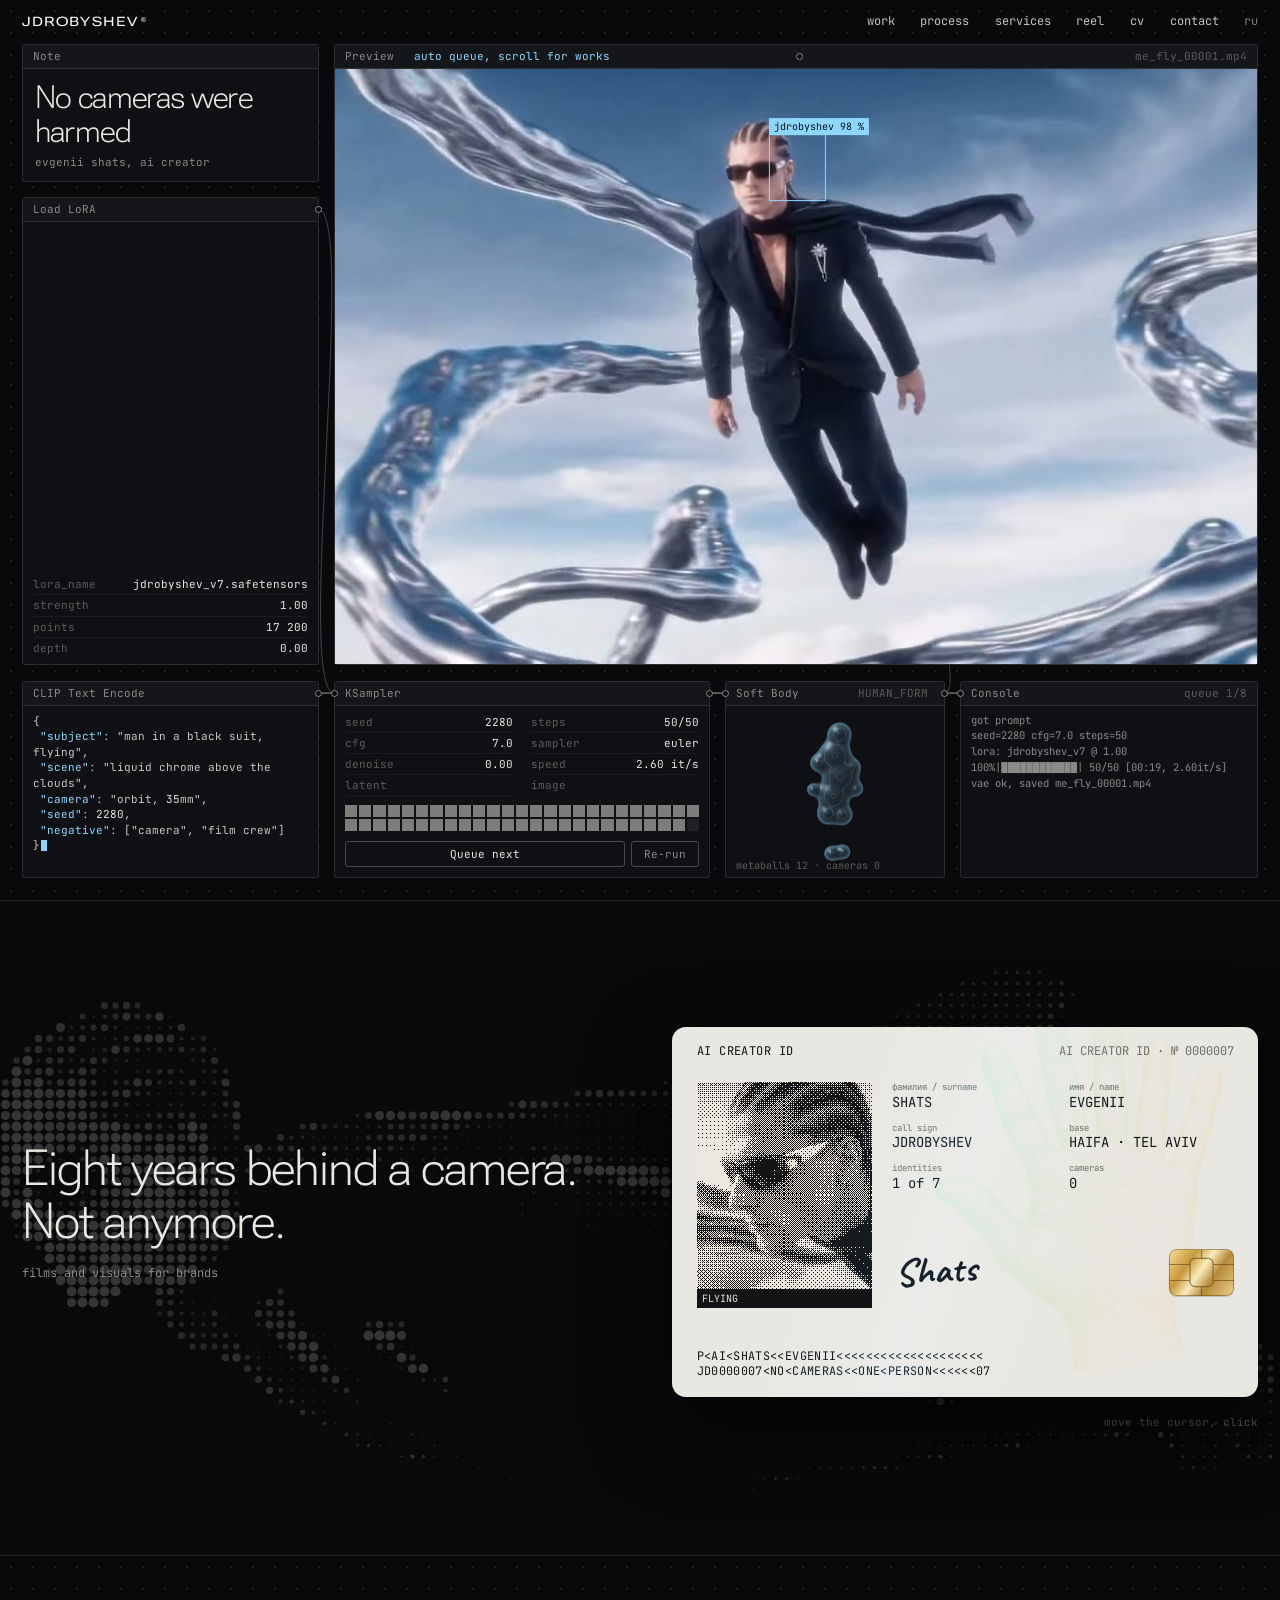
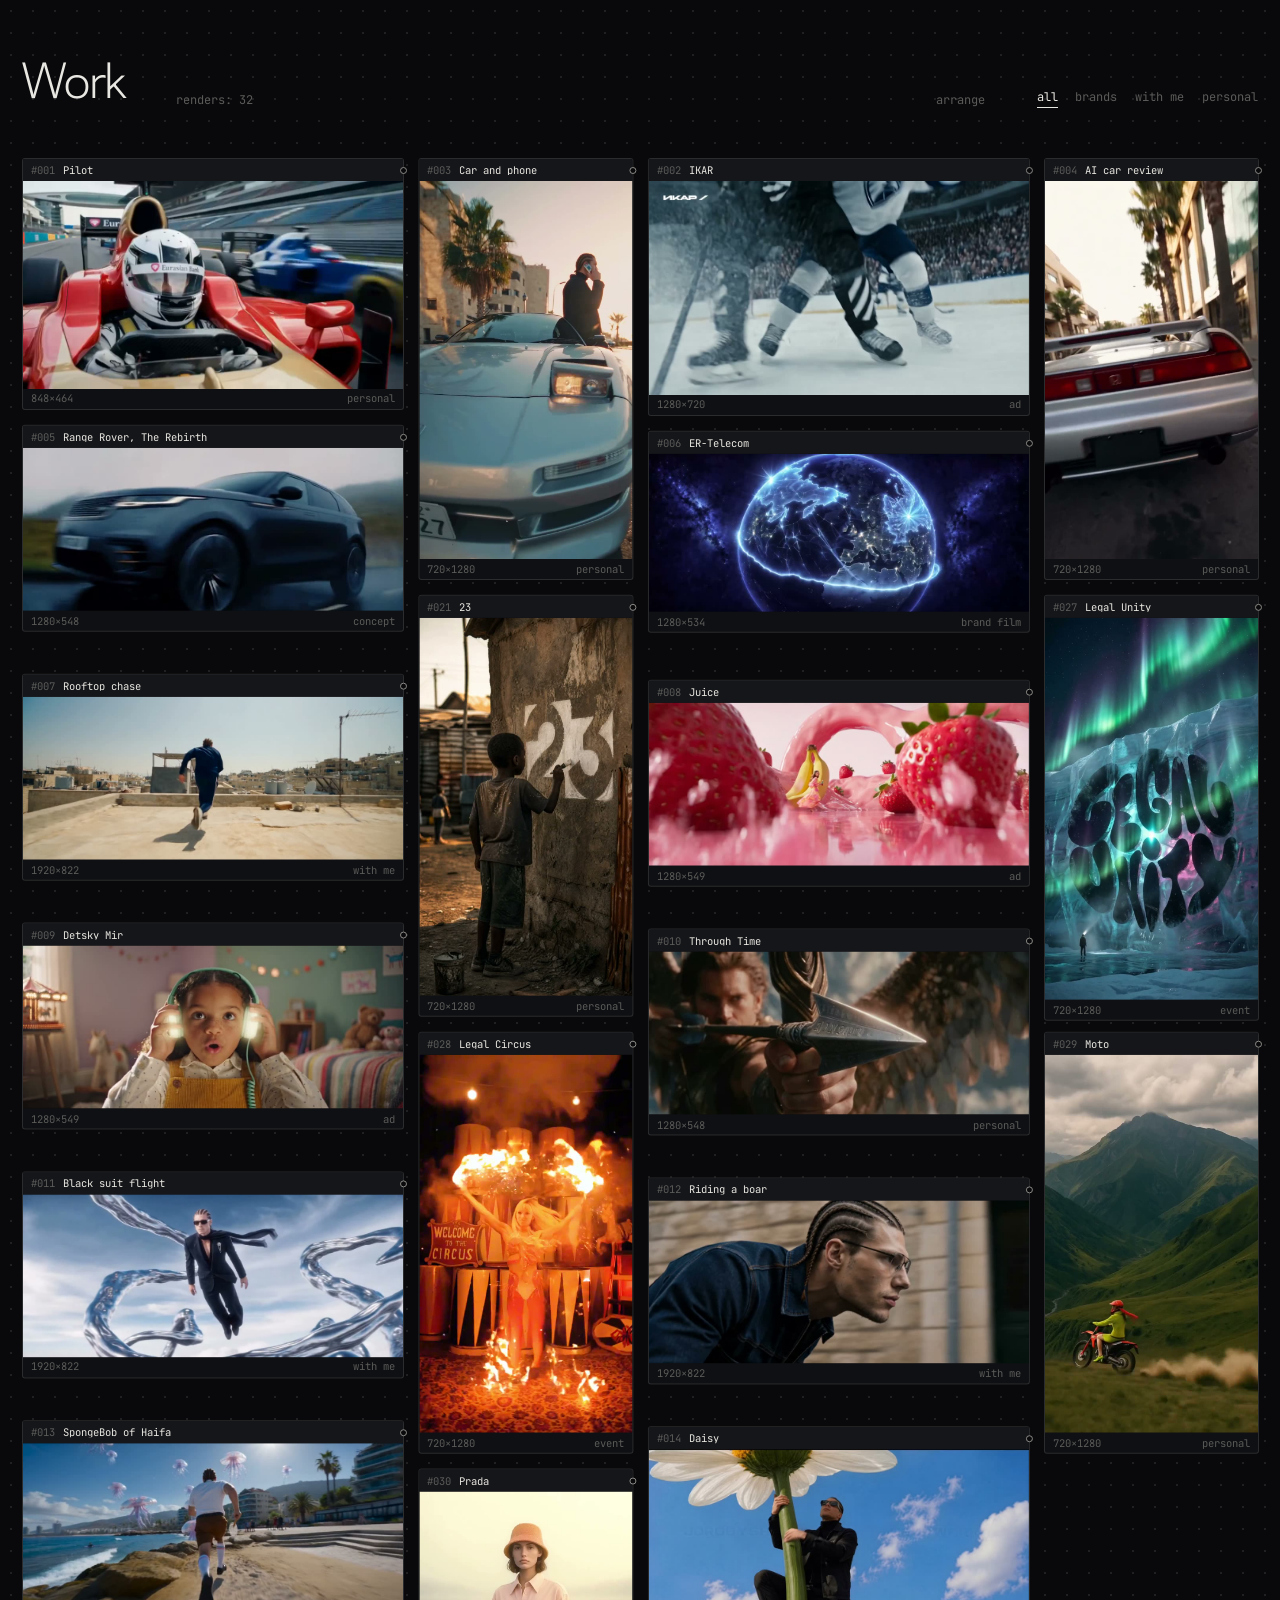
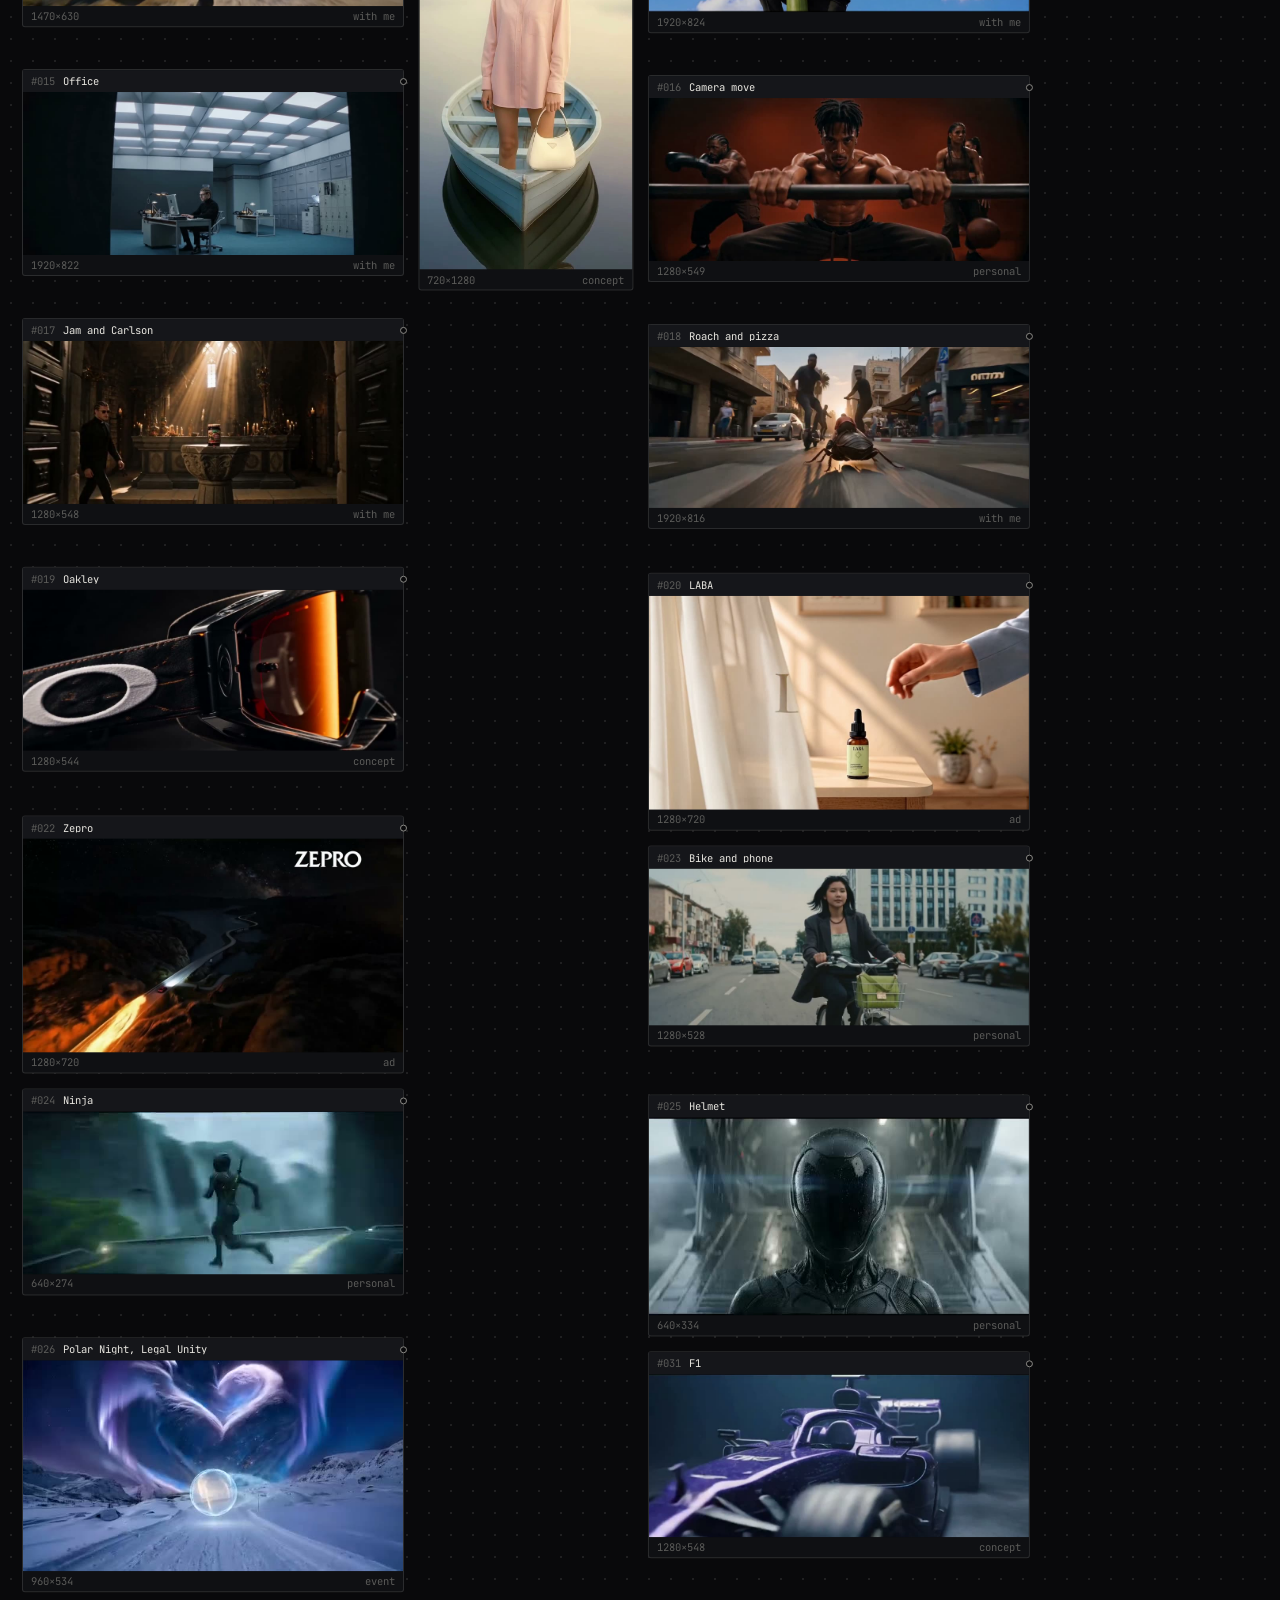
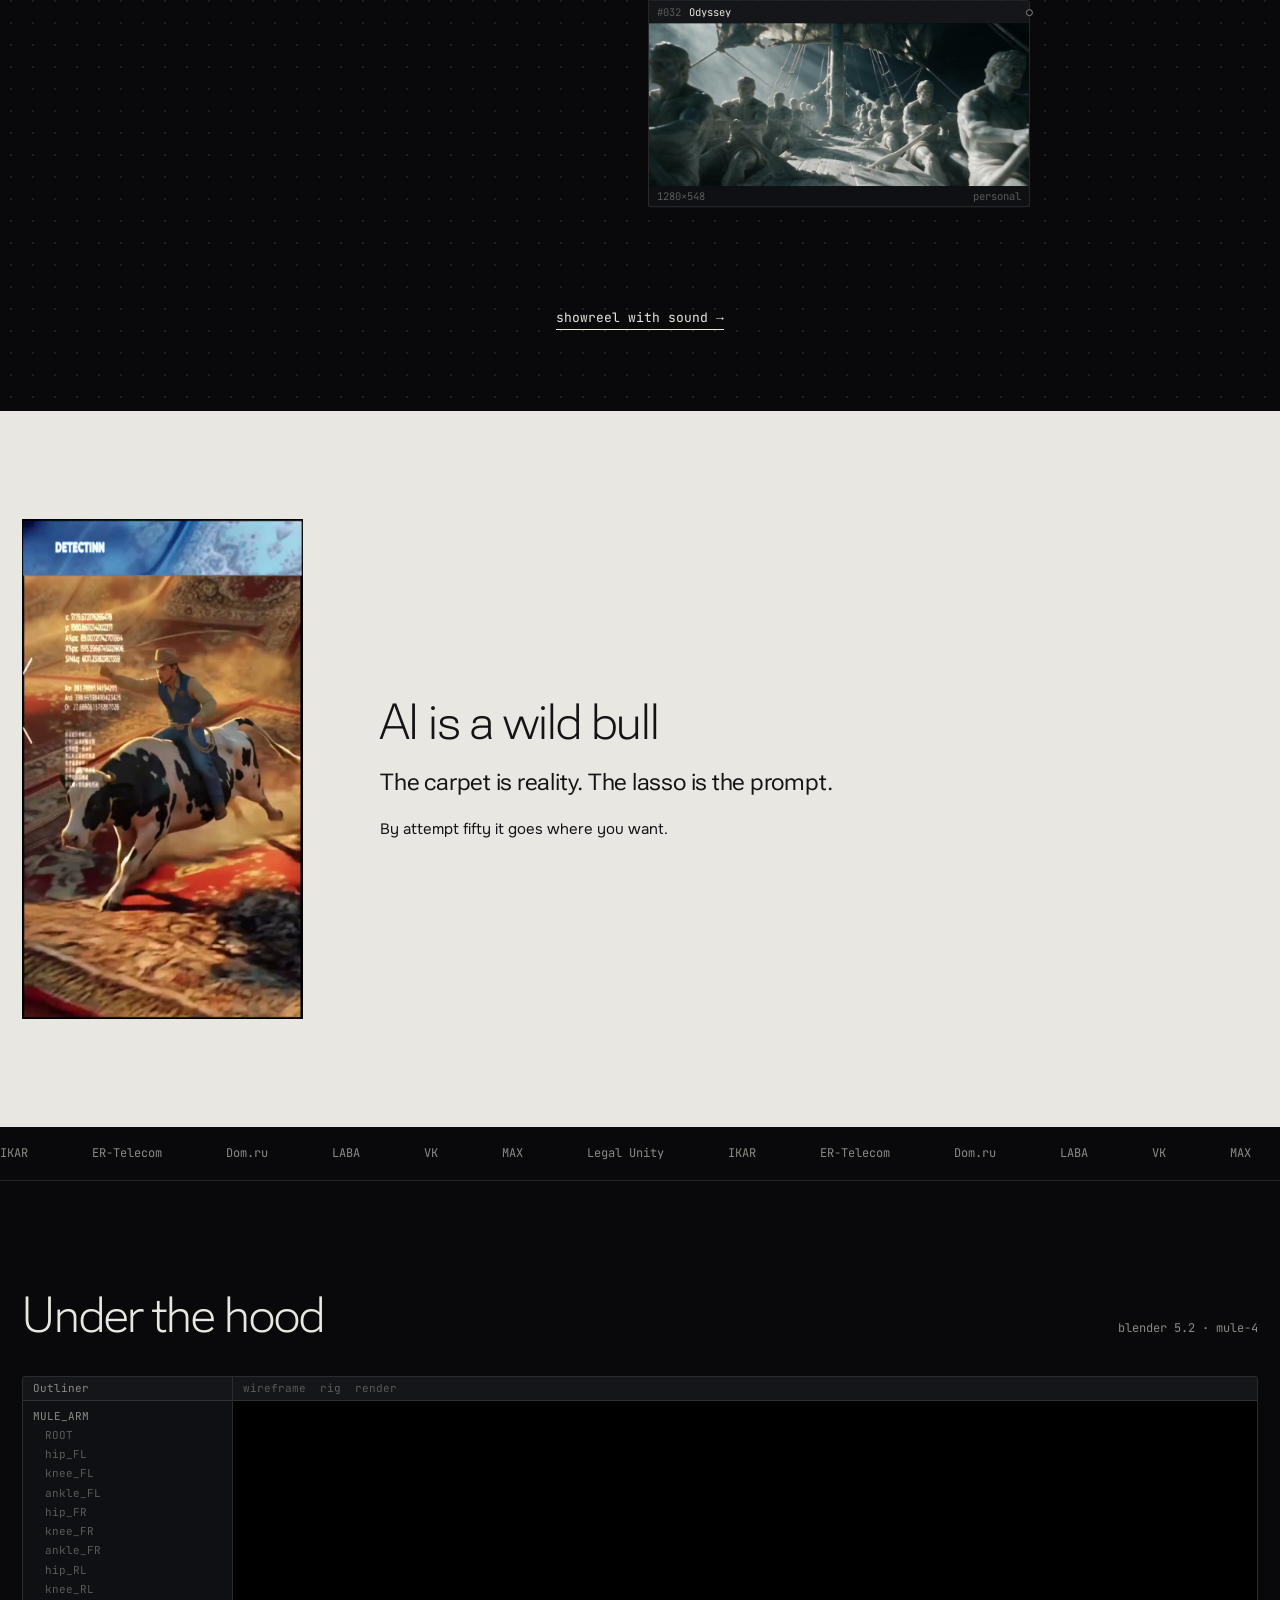
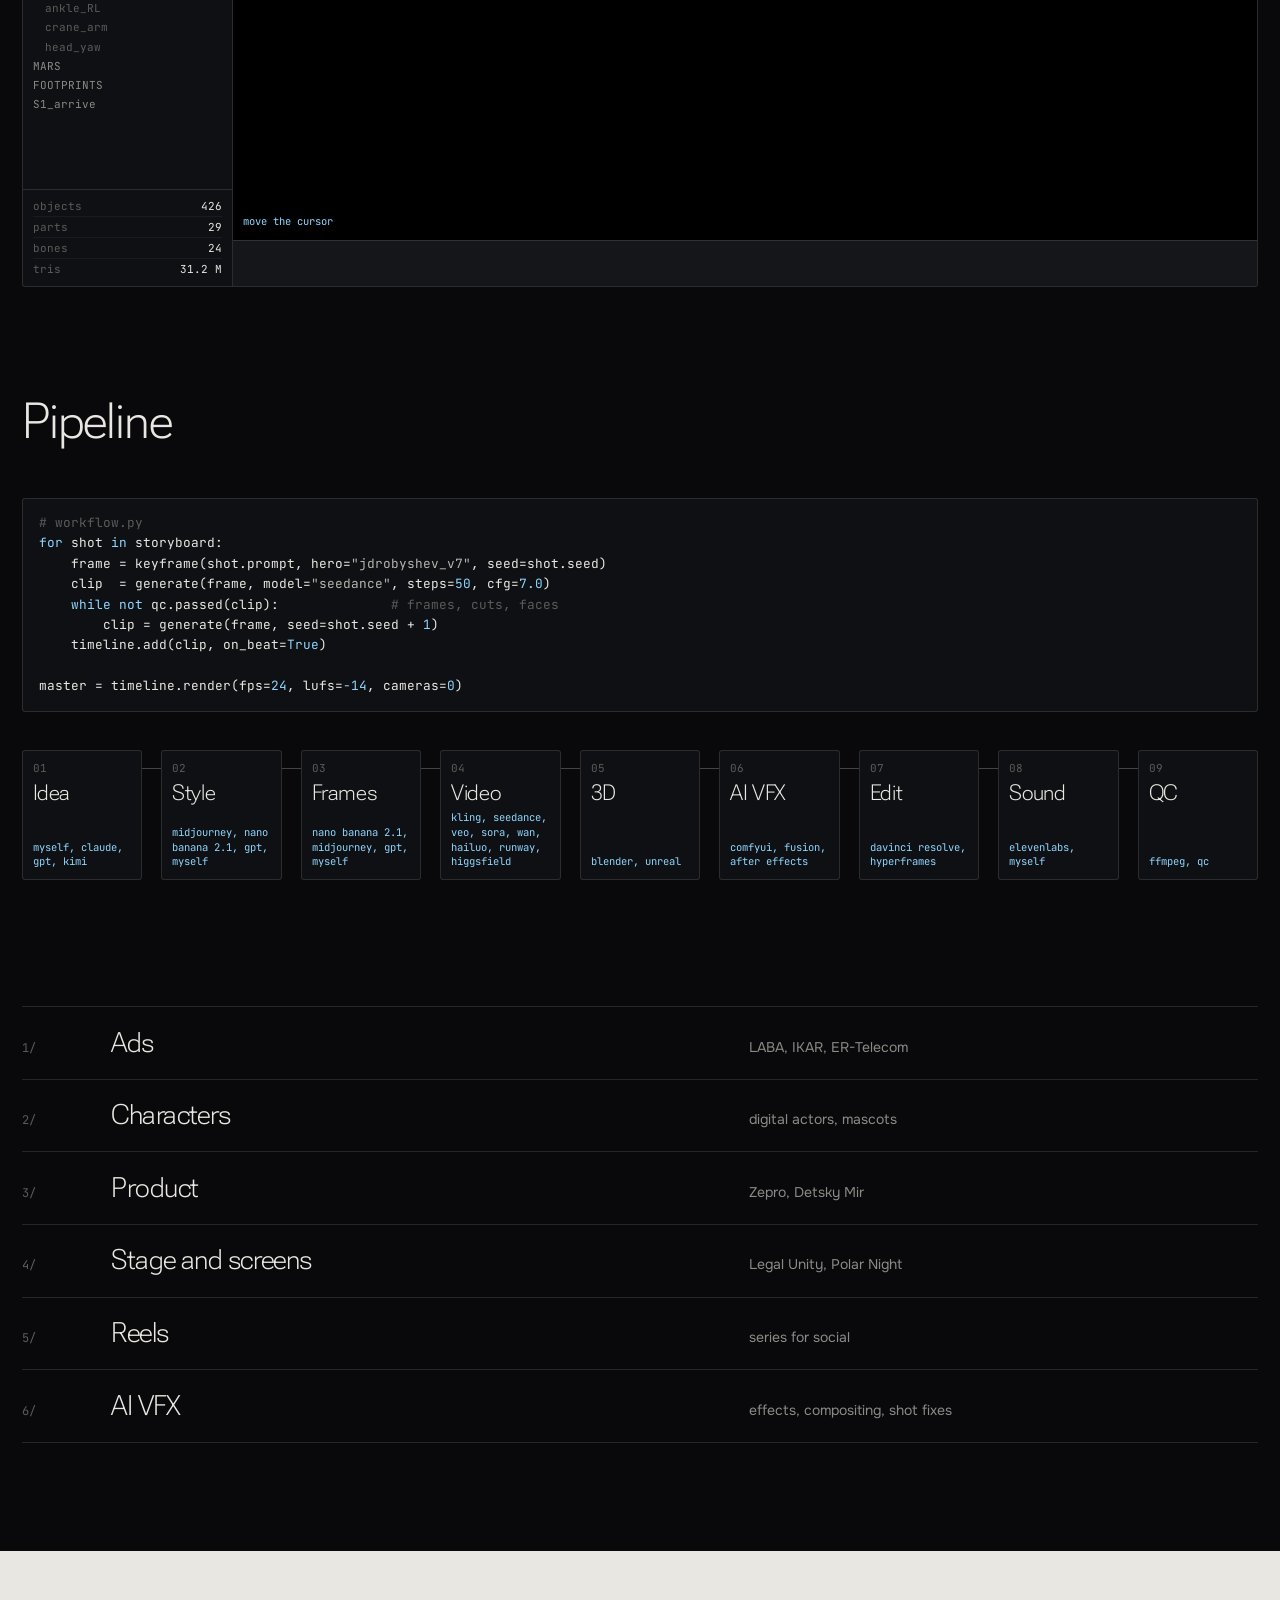
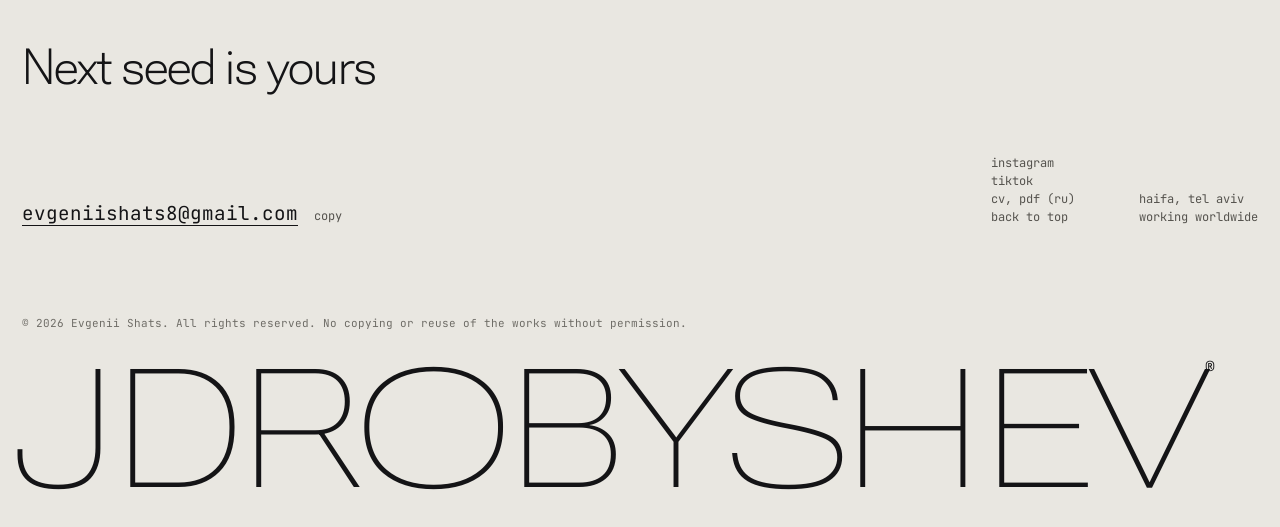
==== commit a9590543: "Soft crossfade instead of particles, flight first, phone tiles preload, Safari LoRA fix Co-Authored-" ====
--- a/index.html
+++ b/index.html
@@ -11,7 +11,10 @@
 <meta name="theme-color" content="#0a0a0b">
 <meta property="og:title" content="JDROBYSHEV">
 <meta property="og:description" content="No cameras were harmed">
-<meta property="og:image" content="https://evgeniishats8-rgb.github.io/assets/og.jpg">
+<meta property="og:image" content="https://evgeniishats8-rgb.github.io/assets/og_fly.jpg">
+<meta property="og:image:width" content="1200">
+<meta property="og:image:height" content="630">
+<meta name="twitter:image" content="https://evgeniishats8-rgb.github.io/assets/og_fly.jpg">
 <meta name="twitter:card" content="summary_large_image">
 <link rel="icon" href="assets/favicon.svg" type="image/svg+xml">
 <link rel="icon" href="assets/icon-32.png" sizes="32x32" type="image/png">
@@ -195,7 +198,7 @@
         <div class="bl__view">
           <video src="" muted loop playsinline preload="none" aria-hidden="true"></video>
           <canvas aria-label="MULE-4 walker: wireframe, rig and final render of one shot"></canvas>
-          <div class="bl__split"><span data-i18n="bl.drag">веди курсором</span></div>
+          <div class="bl__split"><span class="hint-fine" data-i18n="bl.drag">веди курсором</span><span class="hint-touch" data-i18n="bl.tap">нажми на слой</span></div>
         </div>
         <div class="bl__time" aria-hidden="true"><canvas></canvas></div>
       </div>
--- a/css/style.css
+++ b/css/style.css
@@ -318,6 +318,7 @@
   .tile--wide{grid-column:1/-1}
   .bull{grid-template-columns:1fr}
   .bull__video{width:min(64vw,270px);order:2}
+  .hero .port{display:none}
   .bl__app{grid-template-columns:1fr}
   .bl__side{display:none}
   .bl__view{aspect-ratio:16/10}
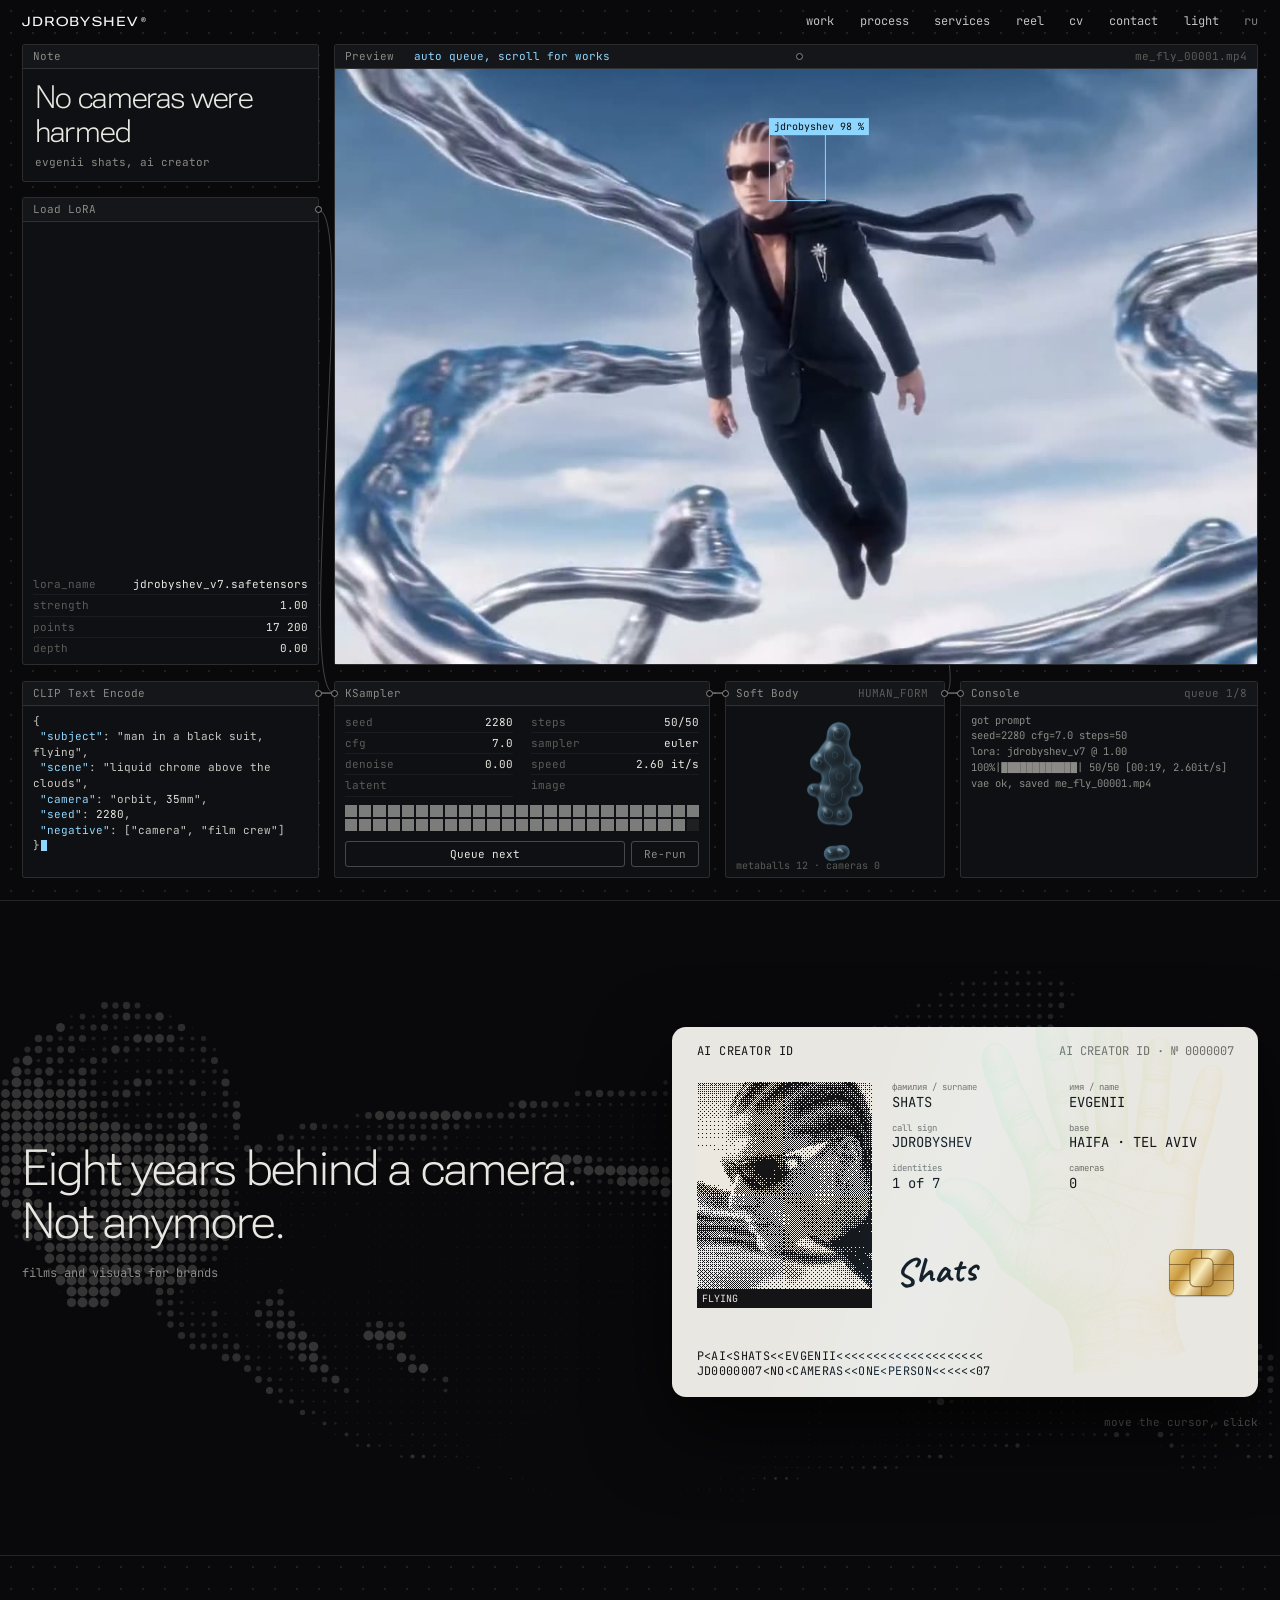
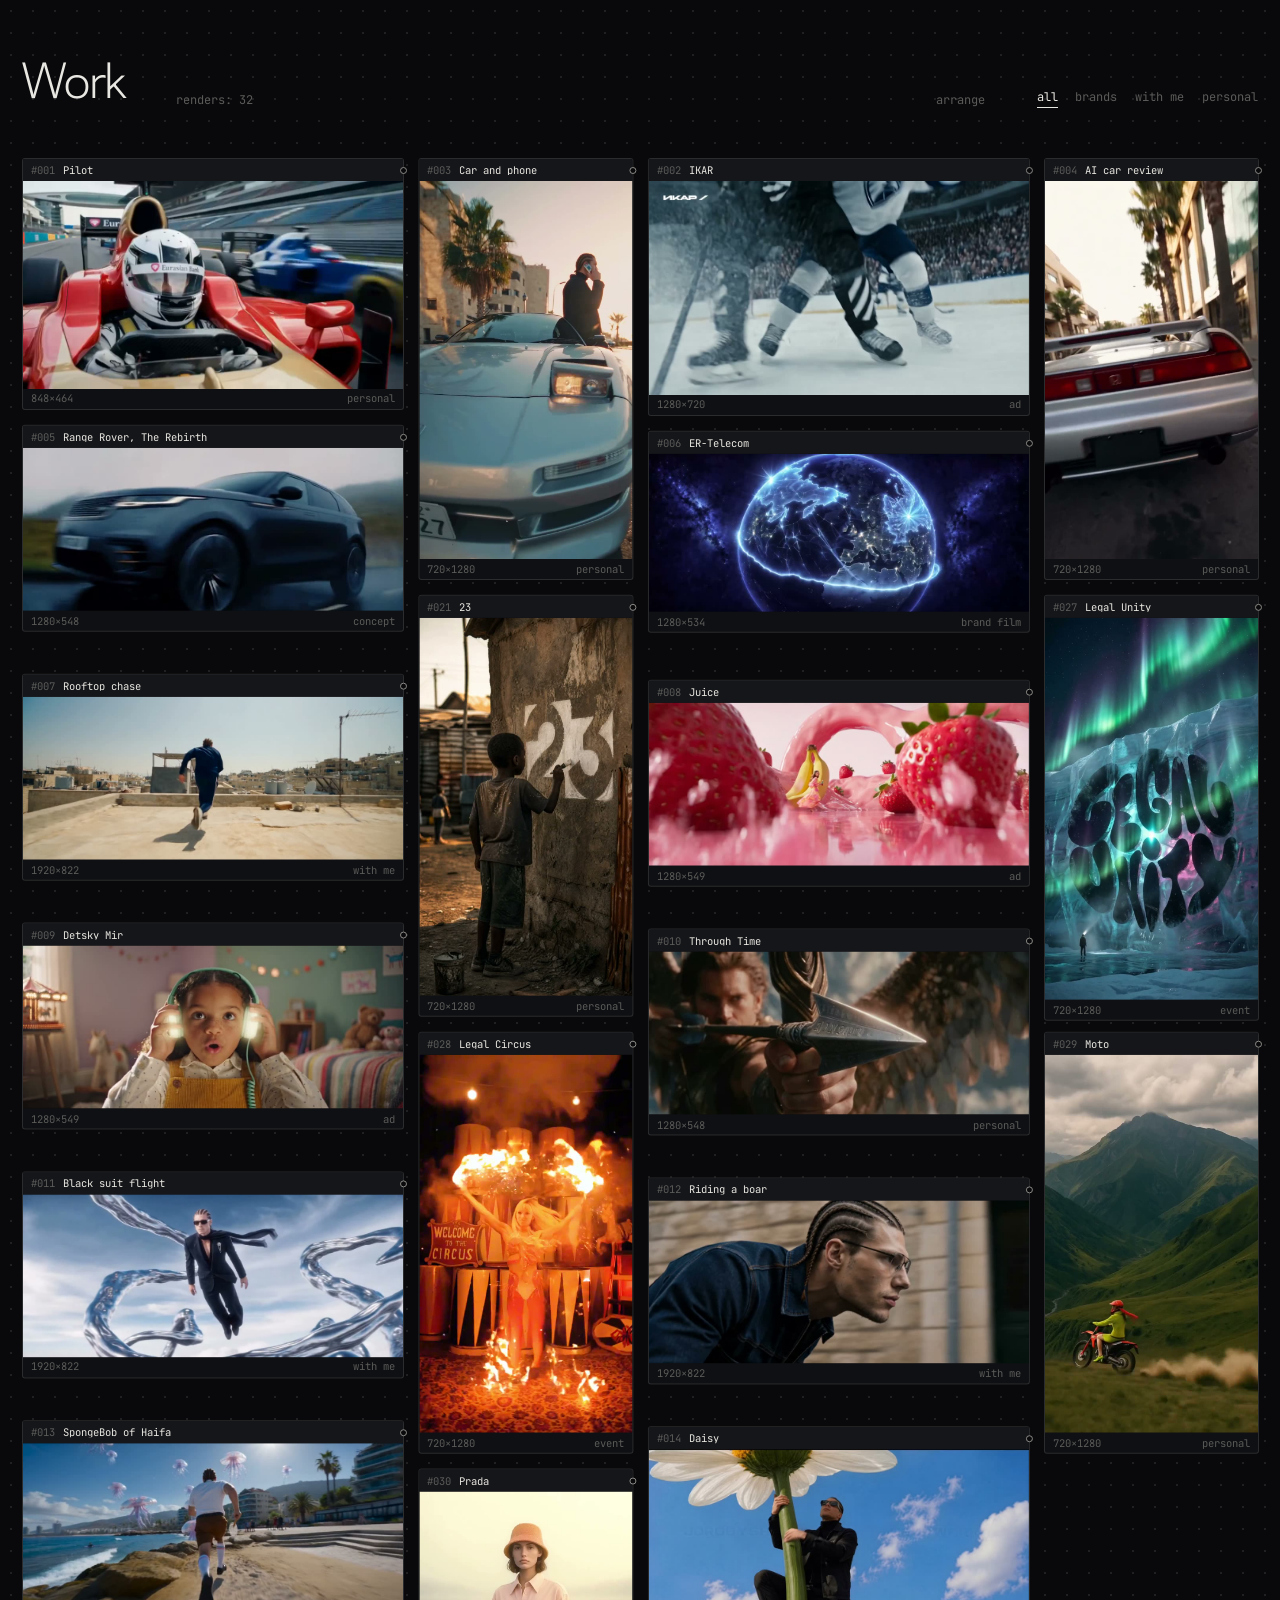
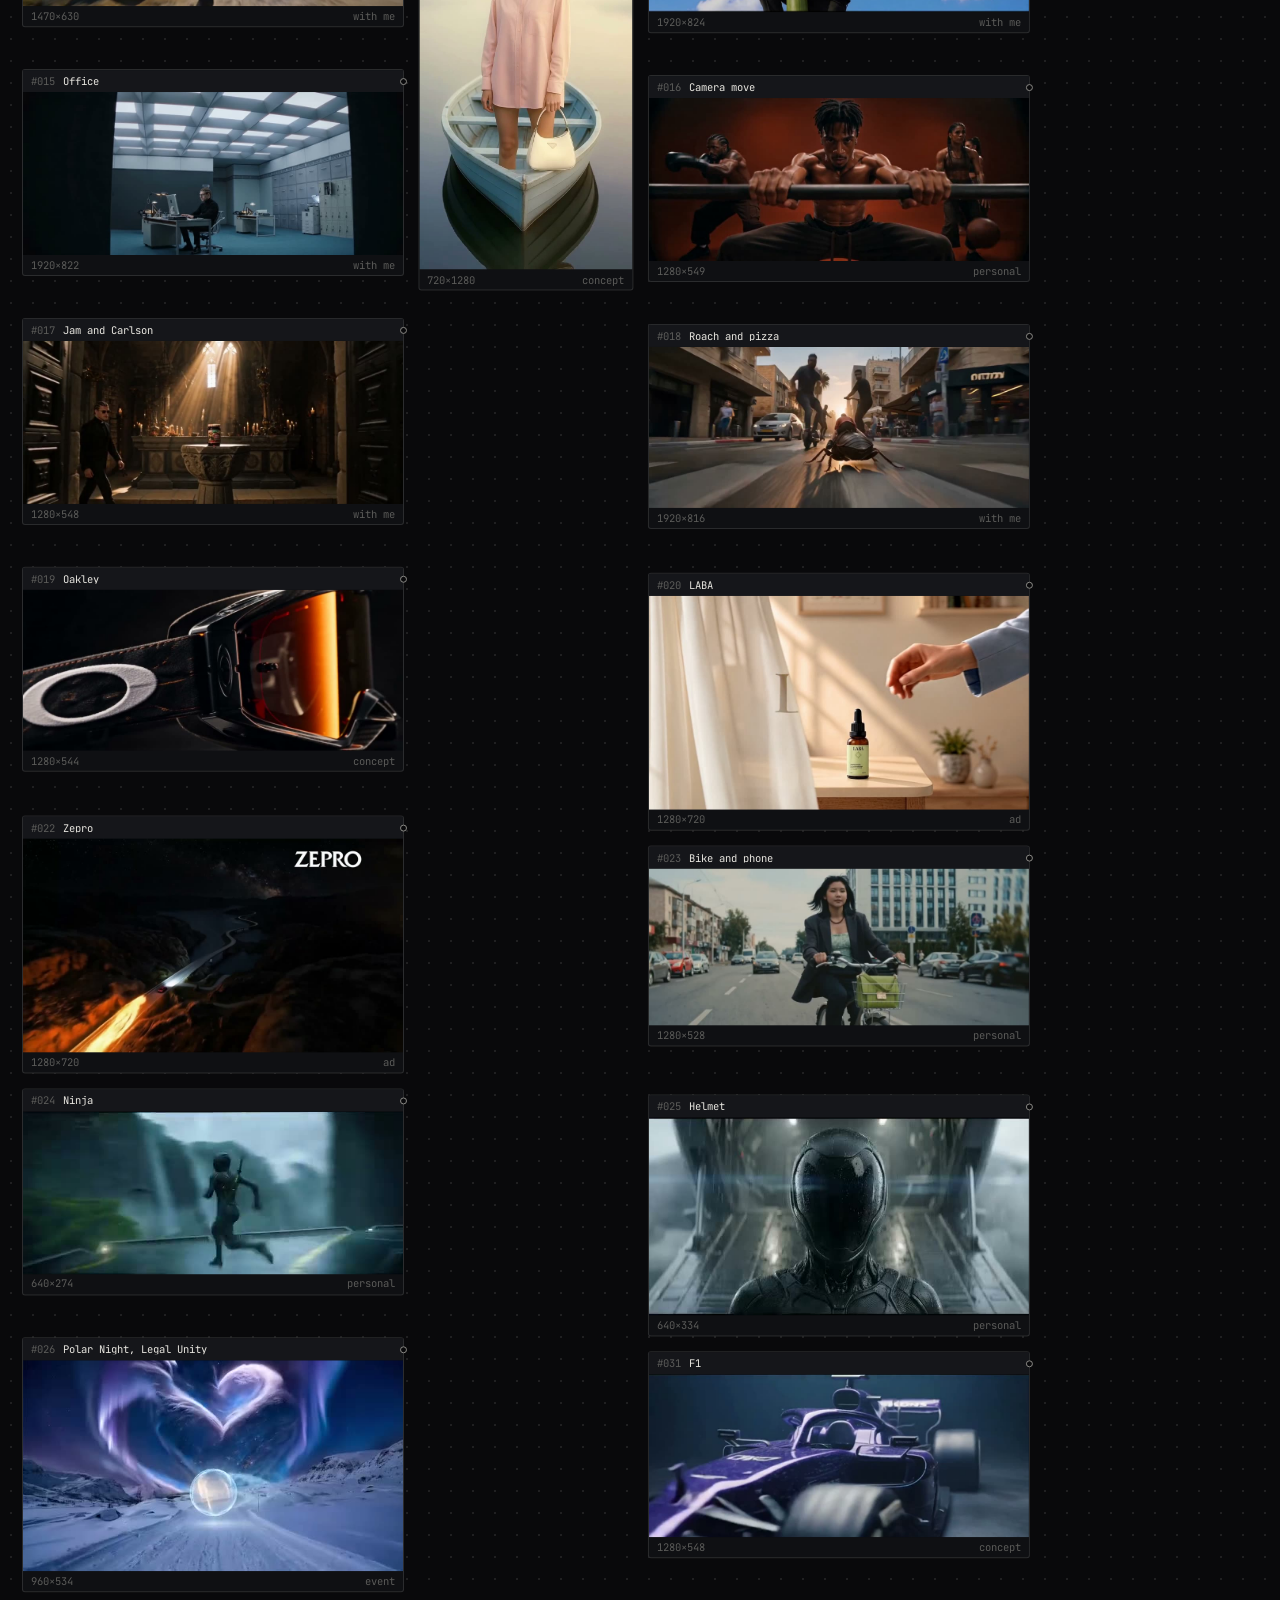
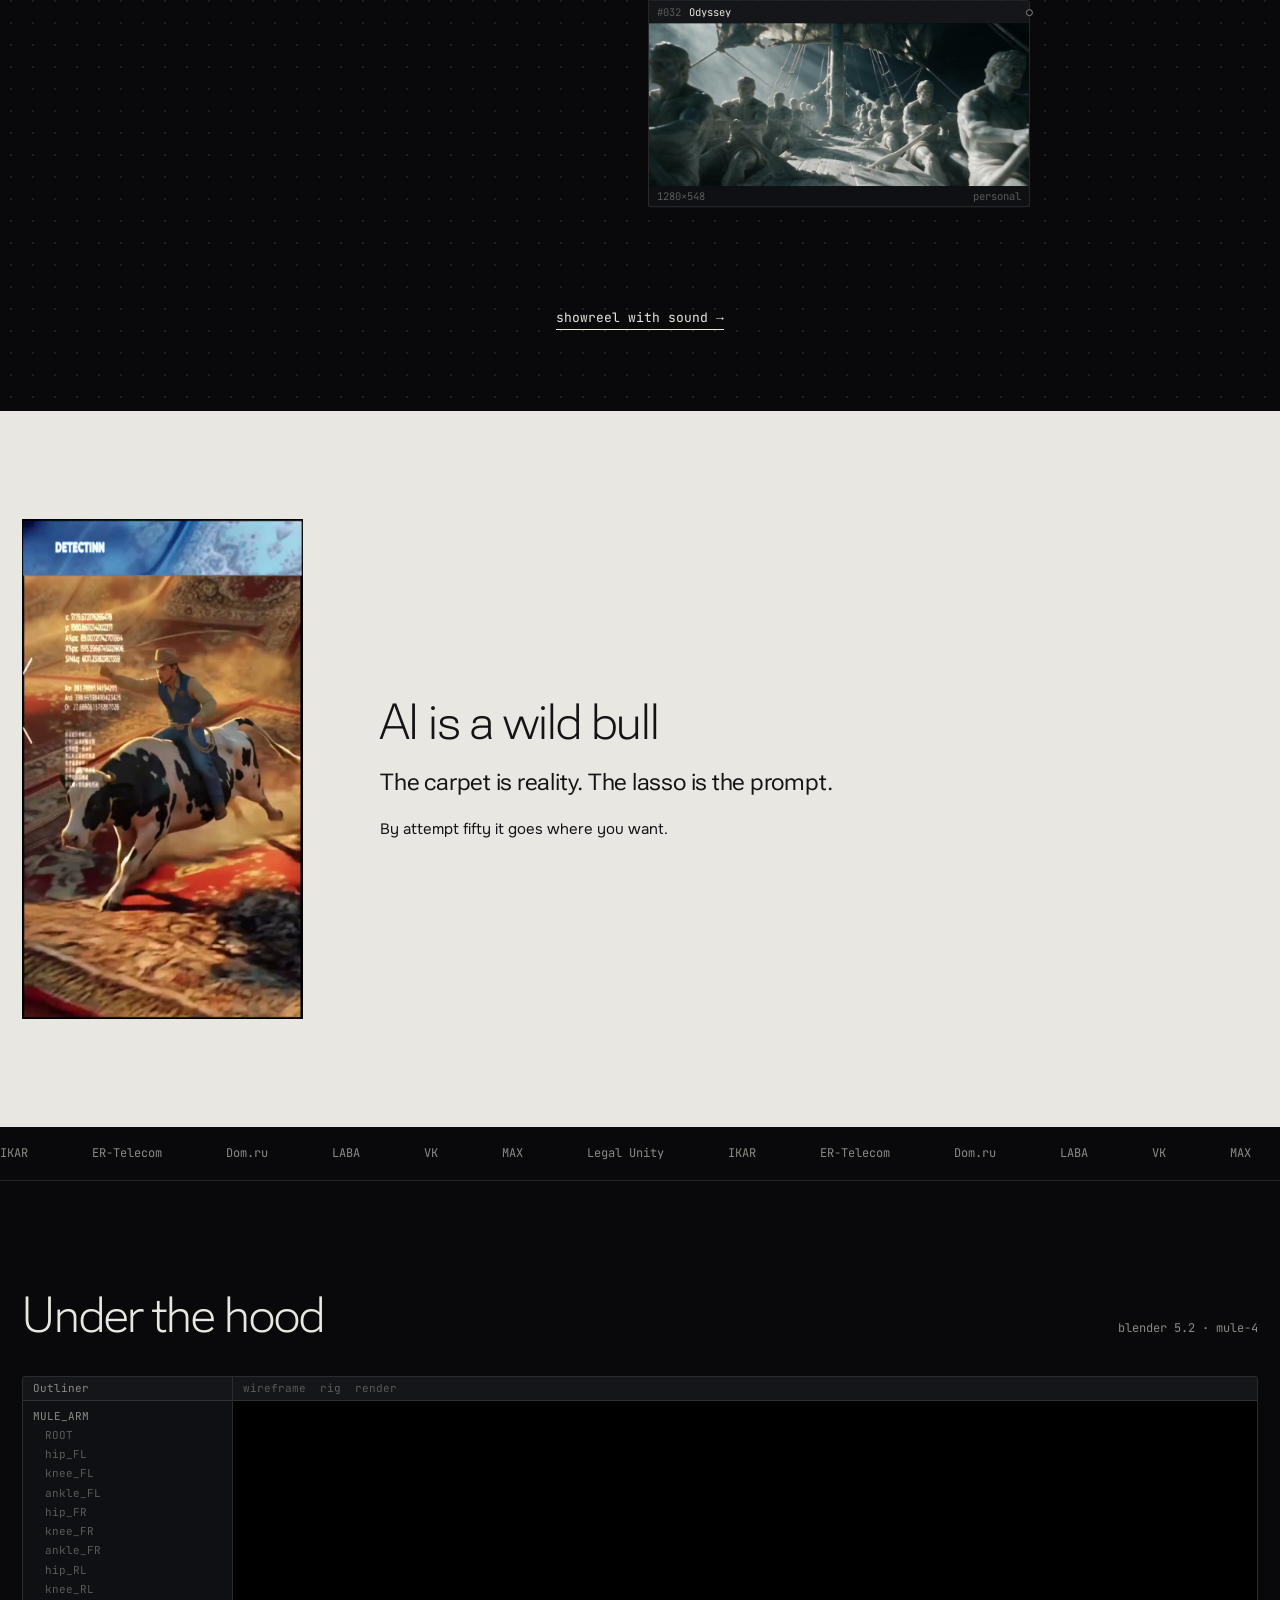
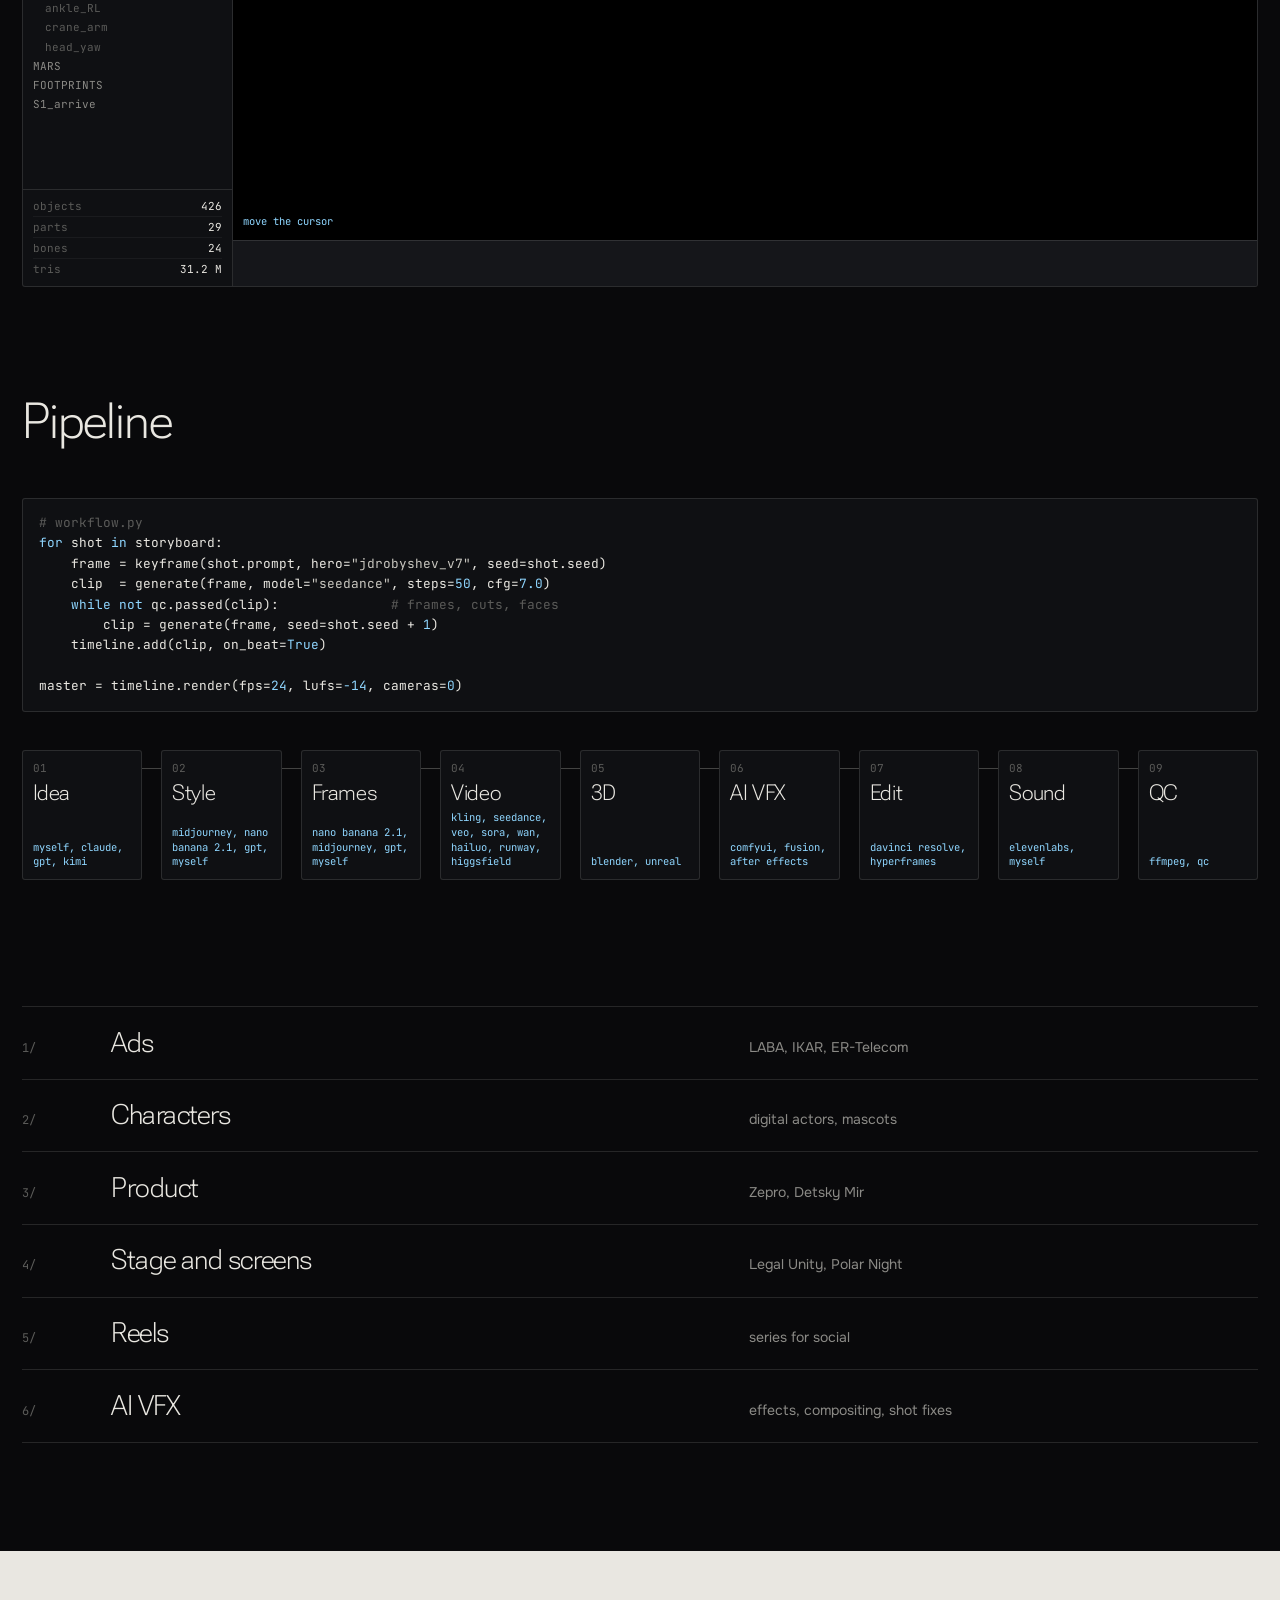
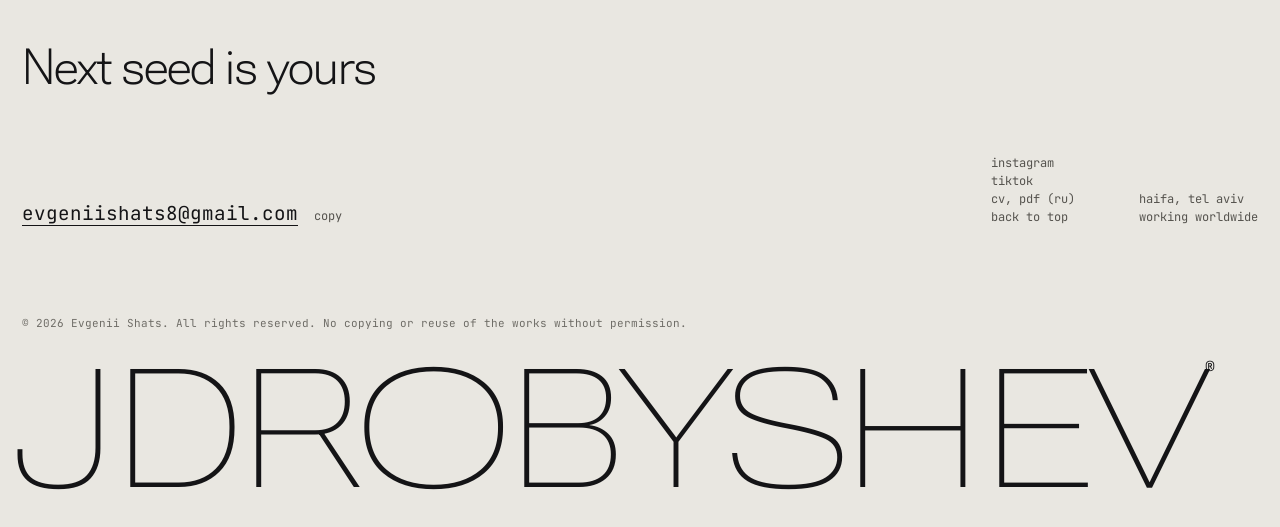
==== commit d233d775: "Light theme with a toggle, remembered per visitor Co-Authored-By: Claude Opus 5.5 <noreply@anthropic" ====
--- a/index.html
+++ b/index.html
@@ -9,6 +9,7 @@
 <title>JDROBYSHEV</title>
 <meta name="description" content="Evgenii Shats, AI creator. Films and visuals for brands: IKAR, ER-Telecom, LABA, VK, MAX.">
 <meta name="theme-color" content="#0a0a0b">
+<script src="js/theme.js"></script>
 <meta property="og:title" content="JDROBYSHEV">
 <meta property="og:description" content="No cameras were harmed">
 <meta property="og:image" content="https://evgeniishats8-rgb.github.io/assets/og_fly.jpg">
@@ -33,6 +34,7 @@
     <button type="button" data-reel data-i18n="nav.reel">шоурил</button>
     <a class="nav__cv" href="assets/cv/Evgenii_Shats_CV_RU.pdf" target="_blank" rel="noopener" data-i18n="nav.cv">резюме</a>
     <a href="#contact" data-i18n="nav.contact">написать</a>
+    <button type="button" data-theme-toggle aria-label="Light or dark theme">light</button>
     <button type="button" data-lang aria-label="Language">en</button>
   </nav>
 </header>
--- a/css/style.css
+++ b/css/style.css
@@ -10,8 +10,17 @@
 :root{
   --ink:#09090b;--panel:#0f1013;--bar:#15161a;--paper:#e9e7e1;--line:rgba(233,231,225,.13);--line2:rgba(233,231,225,.26);
   --mute:#8b8a86;--dim:#5b5b59;--holo:#8fd6ff;
+  --dot:rgba(233,231,225,.1);--line-soft:rgba(233,231,225,.05);--cell:rgba(233,231,225,.07);--cell-on:rgba(233,231,225,.5);--text2:#c9c7c0;
+  /* контрастные блоки: в тёмной теме светлые, в светлой тёмные */
+  --sheet:#e9e7e1;--sheet-fg:#141416;--sheet-mute:#6f6d67;--sheet-mute2:#55534e;
   --gut:clamp(14px,1.7vw,26px);
   --ease:cubic-bezier(.16,1,.3,1);
+}
+html[data-theme="light"]{
+  --ink:#f2f1ec;--panel:#fbfaf7;--bar:#eae8e2;--paper:#141416;--line:rgba(20,20,22,.12);--line2:rgba(20,20,22,.24);
+  --mute:#5f5e5a;--dim:#8d8c87;--holo:#1d6fa5;
+  --dot:rgba(20,20,22,.11);--line-soft:rgba(20,20,22,.06);--cell:rgba(20,20,22,.08);--cell-on:rgba(20,20,22,.45);--text2:#3b3b3e;
+  --sheet:#121316;--sheet-fg:#e9e7e1;--sheet-mute:#8b8a86;--sheet-mute2:#a9a7a0;
 }
 *,*::before,*::after{box-sizing:border-box}
 html{-webkit-text-size-adjust:100%;background:var(--ink)}
@@ -45,7 +54,7 @@
 .hero__stage{position:relative;height:100svh;overflow:hidden;padding:44px var(--gut) var(--gut);display:grid;gap:clamp(10px,1.2vw,18px);
   grid-template-columns:minmax(250px,24%) repeat(12,minmax(0,1fr));
   grid-template-rows:auto minmax(0,1fr) auto;
-  background-color:var(--ink);background-image:radial-gradient(rgba(233,231,225,.1) 1px,transparent 1px);background-size:22px 22px}
+  background-color:var(--ink);background-image:radial-gradient(var(--dot) 1px,transparent 1px);background-size:22px 22px}
 .hero__src{position:absolute;width:2px;height:2px;overflow:hidden;opacity:0;pointer-events:none}
 .wires{position:absolute;inset:0;width:100%;height:100%;pointer-events:none;overflow:visible}
 .wires path{fill:none;stroke:var(--line2);stroke-width:1}
@@ -60,7 +69,7 @@
 .node__reset[hidden]{display:none}
 .node__btns{display:flex;gap:6px;padding:0 10px 10px}
 .btn{flex:1;height:26px;border:1px solid var(--line2);border-radius:3px;font:400 11px/1 Mono,monospace;color:var(--paper);transition:background .2s,color .2s,border-color .2s}
-.btn:hover{background:var(--holo);border-color:var(--holo);color:#06121a}
+.btn:hover{background:var(--holo);border-color:var(--holo);color:var(--ink)}
 .btn--rerun{flex:0 0 auto;padding:0 12px;color:var(--mute)}
 .preview{cursor:pointer}
 .preview__play{position:absolute;z-index:2;right:10px;bottom:8px;padding:2px 7px;background:rgba(9,9,11,.72);font:400 11px/1.5 Mono,monospace;color:var(--paper);opacity:0;transition:opacity .2s;pointer-events:none}
@@ -69,7 +78,7 @@
 .port--out{right:-4px}.port--in{left:-4px}
 .port--bottom{left:50%;top:auto;margin:0}
 .rows{font:400 11px/1.3 Mono,monospace;display:grid;grid-template-columns:minmax(0,1fr);gap:0;padding:6px 10px}
-.rows div{display:flex;justify-content:space-between;gap:12px;padding:3px 0;border-bottom:1px solid rgba(233,231,225,.05)}
+.rows div{display:flex;justify-content:space-between;gap:12px;padding:3px 0;border-bottom:1px solid var(--line-soft)}
 .rows div:last-child{border-bottom:0}
 .rows dt{flex:none;color:var(--dim)}
 .rows dd{min-width:0;color:var(--paper);white-space:nowrap;overflow:hidden;text-overflow:ellipsis;font-variant-numeric:tabular-nums}
@@ -80,7 +89,7 @@
 .node--lora{grid-column:1;grid-row:2}
 .holo{flex:1;min-height:0;width:100%;display:block}
 .node--prompt{grid-column:1;grid-row:3}
-.prompt{margin:0;padding:8px 10px;min-height:9.1em;font:400 11px/1.42 Mono,monospace;color:#c9c7c0;white-space:pre-wrap;overflow:hidden}
+.prompt{margin:0;padding:8px 10px;min-height:9.1em;font:400 11px/1.42 Mono,monospace;color:var(--text2);white-space:pre-wrap;overflow:hidden}
 .prompt code{font:inherit}
 .prompt i{font-style:normal;color:var(--holo)}
 .prompt em{font-style:normal;color:var(--paper)}
@@ -92,12 +101,12 @@
 .preview{position:relative;flex:1;min-height:0;overflow:hidden;background:#000}
 .preview__canvas{position:absolute;inset:0;width:100%;height:100%;display:block}
 .facebox{position:absolute;left:0;top:0;border:1px solid var(--holo);opacity:0;pointer-events:none;transition:opacity .25s;contain:layout style}
-.facebox__tag{position:absolute;left:-1px;bottom:100%;padding:1px 5px;background:var(--holo);color:#06121a;font:400 10px/1.5 Mono,monospace;white-space:nowrap}
+.facebox__tag{position:absolute;left:-1px;bottom:100%;padding:1px 5px;background:var(--holo);color:var(--ink);font:400 10px/1.5 Mono,monospace;white-space:nowrap}
 .node--sampler{grid-column:2/7;grid-row:3}
 .node--sampler .rows{grid-template-columns:minmax(0,1fr) minmax(0,1fr);column-gap:18px}
 .grid50{display:grid;grid-template-columns:repeat(25,1fr);gap:2px;padding:2px 10px 10px}
-.grid50 i{aspect-ratio:1;background:rgba(233,231,225,.07)}
-.grid50 i.is-on{background:rgba(233,231,225,.5)}
+.grid50 i{aspect-ratio:1;background:var(--cell)}
+.grid50 i.is-on{background:var(--cell-on)}
 .grid50 i.is-now{background:var(--holo)}
 .node--vae{grid-column:7/10;grid-row:3}
 .rig__name{margin-left:auto;margin-right:6px;color:var(--dim)}
@@ -118,14 +127,14 @@
 .card{grid-column:2;grid-row:1/3;width:100%;max-width:600px;justify-self:end;aspect-ratio:1.586;perspective:1400px;cursor:grab;touch-action:pan-y;outline-offset:8px;user-select:none;-webkit-user-select:none}
 .card__body{position:relative;width:100%;height:100%;transform-style:preserve-3d;transform:rotateX(var(--rx,0deg)) rotateY(calc(var(--ry,0deg) + var(--flip,0deg)));transition:transform .6s var(--ease)}
 .card.is-live .card__body{transition:none}
-.card__face{position:absolute;inset:0;border-radius:clamp(8px,1.1vw,14px);overflow:hidden;backface-visibility:hidden;-webkit-backface-visibility:hidden;background:var(--paper);color:#141416;text-align:left;box-shadow:0 30px 80px rgba(0,0,0,.7)}
+.card__face{position:absolute;inset:0;border-radius:clamp(8px,1.1vw,14px);overflow:hidden;backface-visibility:hidden;-webkit-backface-visibility:hidden;background:#e9e7e1;color:#141416;text-align:left;box-shadow:0 30px 80px rgba(0,0,0,.7)}
 .card__head{position:absolute;left:4.2%;right:4.2%;top:4.8%;display:flex;justify-content:space-between;align-items:baseline;font:400 clamp(8px,1vw,12px)/1 Mono,monospace}
 .card__head b{font-weight:400;letter-spacing:.04em}
 .card__head span{color:#6f6d67}
 .card__photo{position:absolute;left:4.2%;top:15%;width:30%;height:61%;background:#141416;overflow:hidden}
 .card__photo img{position:absolute;inset:0;width:100%;height:100%;object-fit:cover;opacity:0;image-rendering:pixelated}
 .card__photo img.is-on{opacity:1}
-.card__role{position:absolute;z-index:2;left:0;right:0;bottom:0;padding:2px 5px;background:#141416;color:var(--paper);font:400 clamp(7px,.8vw,10px)/1.5 Mono,monospace;white-space:nowrap;overflow:hidden}
+.card__role{position:absolute;z-index:2;left:0;right:0;bottom:0;padding:2px 5px;background:#141416;color:#e9e7e1;font:400 clamp(7px,.8vw,10px)/1.5 Mono,monospace;white-space:nowrap;overflow:hidden}
 .card__data{position:absolute;left:37.5%;right:4.2%;top:15%;display:grid;grid-template-columns:1fr 1fr;gap:clamp(5px,1vw,12px) 12px}
 .card__data dt{font:400 clamp(6px,.7vw,9px)/1.3 Mono,monospace;color:#6f6d67}
 .card__data dd{font:400 clamp(9px,1.08vw,14px)/1.2 Mono,monospace}
@@ -148,16 +157,16 @@
 .card__back{visibility:hidden}
 .card.is-flipped .card__back{visibility:visible}
 .card.is-flipped .card__front{visibility:hidden}
-.card__back{transform:rotateY(180deg);background:#121316;color:var(--paper);display:grid;align-content:space-between;padding:6%}
+.card__back{transform:rotateY(180deg);background:#121316;color:#e9e7e1;display:grid;align-content:space-between;padding:6%}
 .card__found{font-family:Flex,sans-serif;font-stretch:118%;font-size:clamp(16px,2vw,28px);line-height:1.15;max-width:22ch}
 .card__links{font:400 clamp(10px,1.1vw,14px)/1.7 Mono,monospace}
-.card__links a{border-bottom:1px solid var(--dim)}
-.card__tools{font:400 clamp(7px,.8vw,10px) Mono,monospace;color:var(--mute)}
+.card__links a{border-bottom:1px solid #5b5b59}
+.card__tools{font:400 clamp(7px,.8vw,10px) Mono,monospace;color:#8b8a86}
 .card__hint{grid-column:2;justify-self:end;font:400 11px Mono,monospace;color:var(--dim)}
 .hint-touch{display:none}
 
 /* работы: каждая работа как нода */
-.works{position:relative;padding:clamp(70px,11vh,130px) var(--gut) clamp(60px,9vh,110px);background-color:var(--ink);background-image:radial-gradient(rgba(233,231,225,.1) 1px,transparent 1px);background-size:22px 22px;border-top:1px solid var(--line)}
+.works{position:relative;padding:clamp(70px,11vh,130px) var(--gut) clamp(60px,9vh,110px);background-color:var(--ink);background-image:radial-gradient(var(--dot) 1px,transparent 1px);background-size:22px 22px;border-top:1px solid var(--line)}
 .works__head{display:grid;grid-template-columns:auto 1fr auto auto;gap:clamp(14px,4vw,60px);align-items:end;margin-bottom:clamp(30px,4vw,50px)}
 .works h2{font-size:clamp(28px,3.9vw,60px)}
 .works__count{font:400 12px Mono,monospace;color:var(--dim)}
@@ -182,13 +191,13 @@
 .reel-cta:hover span{transform:translateX(6px)}
 
 /* бык */
-.bull{display:grid;grid-template-columns:minmax(200px,22vw) minmax(0,1fr);gap:clamp(24px,6vw,100px);align-items:center;padding:clamp(70px,12vh,150px) var(--gut);background:var(--paper);color:#141416}
+.bull{display:grid;grid-template-columns:minmax(200px,22vw) minmax(0,1fr);gap:clamp(24px,6vw,100px);align-items:center;padding:clamp(70px,12vh,150px) var(--gut);background:var(--sheet);color:var(--sheet-fg)}
 .bull__video{aspect-ratio:9/16;max-height:76svh;overflow:hidden;background:#000}
 .bull__video video{width:100%;height:100%;object-fit:cover}
 .bull__text{display:grid;gap:clamp(14px,1.6vw,20px);max-width:64ch}
 .bull h2{font-size:clamp(28px,3.9vw,60px)}
 .bull__big{font-family:Flex,sans-serif;font-stretch:118%;font-size:clamp(18px,1.8vw,26px);line-height:1.25;letter-spacing:-.01em}
-.bull .eyebrow{color:#6f6d67}
+.bull .eyebrow{color:var(--sheet-mute)}
 
 /* клиенты */
 .clients{overflow:hidden;padding:clamp(12px,1.4vw,18px) 0;border-bottom:1px solid var(--line)}
@@ -226,7 +235,7 @@
 .code code{font:inherit}
 .code i{font-style:normal;color:var(--dim)}
 .code b{font-weight:400;color:var(--holo)}
-.code u{text-decoration:none;color:#b6b4ad}
+.code u{text-decoration:none;color:var(--text2)}
 .code em{font-style:normal;color:var(--holo)}
 .line__nodes{display:grid;grid-template-columns:repeat(9,minmax(0,1fr));gap:clamp(12px,1.5vw,22px);counter-reset:n}
 .line__nodes li{position:relative;display:flex;flex-direction:column;gap:6px;padding:10px;min-height:112px;background:var(--panel);border:1px solid var(--line);border-radius:3px}
@@ -250,15 +259,15 @@
 .services__float.is-on{opacity:1}
 
 /* финал */
-.end{background:var(--paper);color:#141416;padding:clamp(60px,10vh,120px) var(--gut) var(--gut);overflow:hidden}
+.end{background:var(--sheet);color:var(--sheet-fg);padding:clamp(60px,10vh,120px) var(--gut) var(--gut);overflow:hidden}
 .end__big{font-size:clamp(28px,3.9vw,60px)}
-.end__row{display:grid;grid-template-columns:1fr auto auto;gap:clamp(20px,5vw,70px);align-items:end;margin:clamp(30px,5vw,60px) 0 clamp(40px,7vw,90px);font:400 12px/1.5 Mono,monospace;color:#55534e}
+.end__row{display:grid;grid-template-columns:1fr auto auto;gap:clamp(20px,5vw,70px);align-items:end;margin:clamp(30px,5vw,60px) 0 clamp(40px,7vw,90px);font:400 12px/1.5 Mono,monospace;color:var(--sheet-mute2)}
 .end__contact{display:flex;flex-wrap:wrap;gap:8px 16px;align-items:baseline}
-.end__mail{font:400 clamp(15px,1.5vw,21px)/1.2 Mono,monospace;color:#141416;border-bottom:1px solid #141416}
-.end__copy{font:400 12px Mono,monospace;color:#55534e}
-.end__copy:hover{color:#141416}
-.end__row li a:hover{color:#141416}
-.end__legal{margin-bottom:clamp(14px,2vw,24px);font:400 11px/1.5 Mono,monospace;color:#6f6d67}
+.end__mail{font:400 clamp(15px,1.5vw,21px)/1.2 Mono,monospace;color:var(--sheet-fg);border-bottom:1px solid var(--sheet-fg)}
+.end__copy{font:400 12px Mono,monospace;color:var(--sheet-mute2)}
+.end__copy:hover{color:var(--sheet-fg)}
+.end__row li a:hover{color:var(--sheet-fg)}
+.end__legal{margin-bottom:clamp(14px,2vw,24px);font:400 11px/1.5 Mono,monospace;color:var(--sheet-mute)}
 .end__word{font-size:13vw;font-stretch:151%;font-weight:240;letter-spacing:-.03em;line-height:.9;white-space:nowrap;margin-left:-.04em}
 .end__word sup{font:400 .1em Mono,monospace;vertical-align:top;letter-spacing:0}
 
@@ -331,7 +340,9 @@
   .hint-fine{display:none}.hint-touch{display:inline}
 }
 @media (hover:none){.hint-fine{display:none}.hint-touch{display:inline}.services__float{display:none}}
-@media (max-width:400px){.nav__links a[href="#blender"]{display:none}}
+@media (max-width:440px){.nav__links a[href="#blender"]{display:none}}
+/* смена темы: цвета перетекают, а не щёлкают */
+html.theme-fade body,html.theme-fade section,html.theme-fade .node,html.theme-fade .tile,html.theme-fade .hero__stage,html.theme-fade footer{transition:background-color .45s,color .45s,border-color .45s}
 /* на пальце зона нажатия больше самой надписи, раскладка не сдвигается */
 @media (pointer:coarse){
   .nav__links a,.nav__links button,.works__filter button{padding-top:12px;padding-bottom:12px;margin-top:-12px;margin-bottom:-12px}
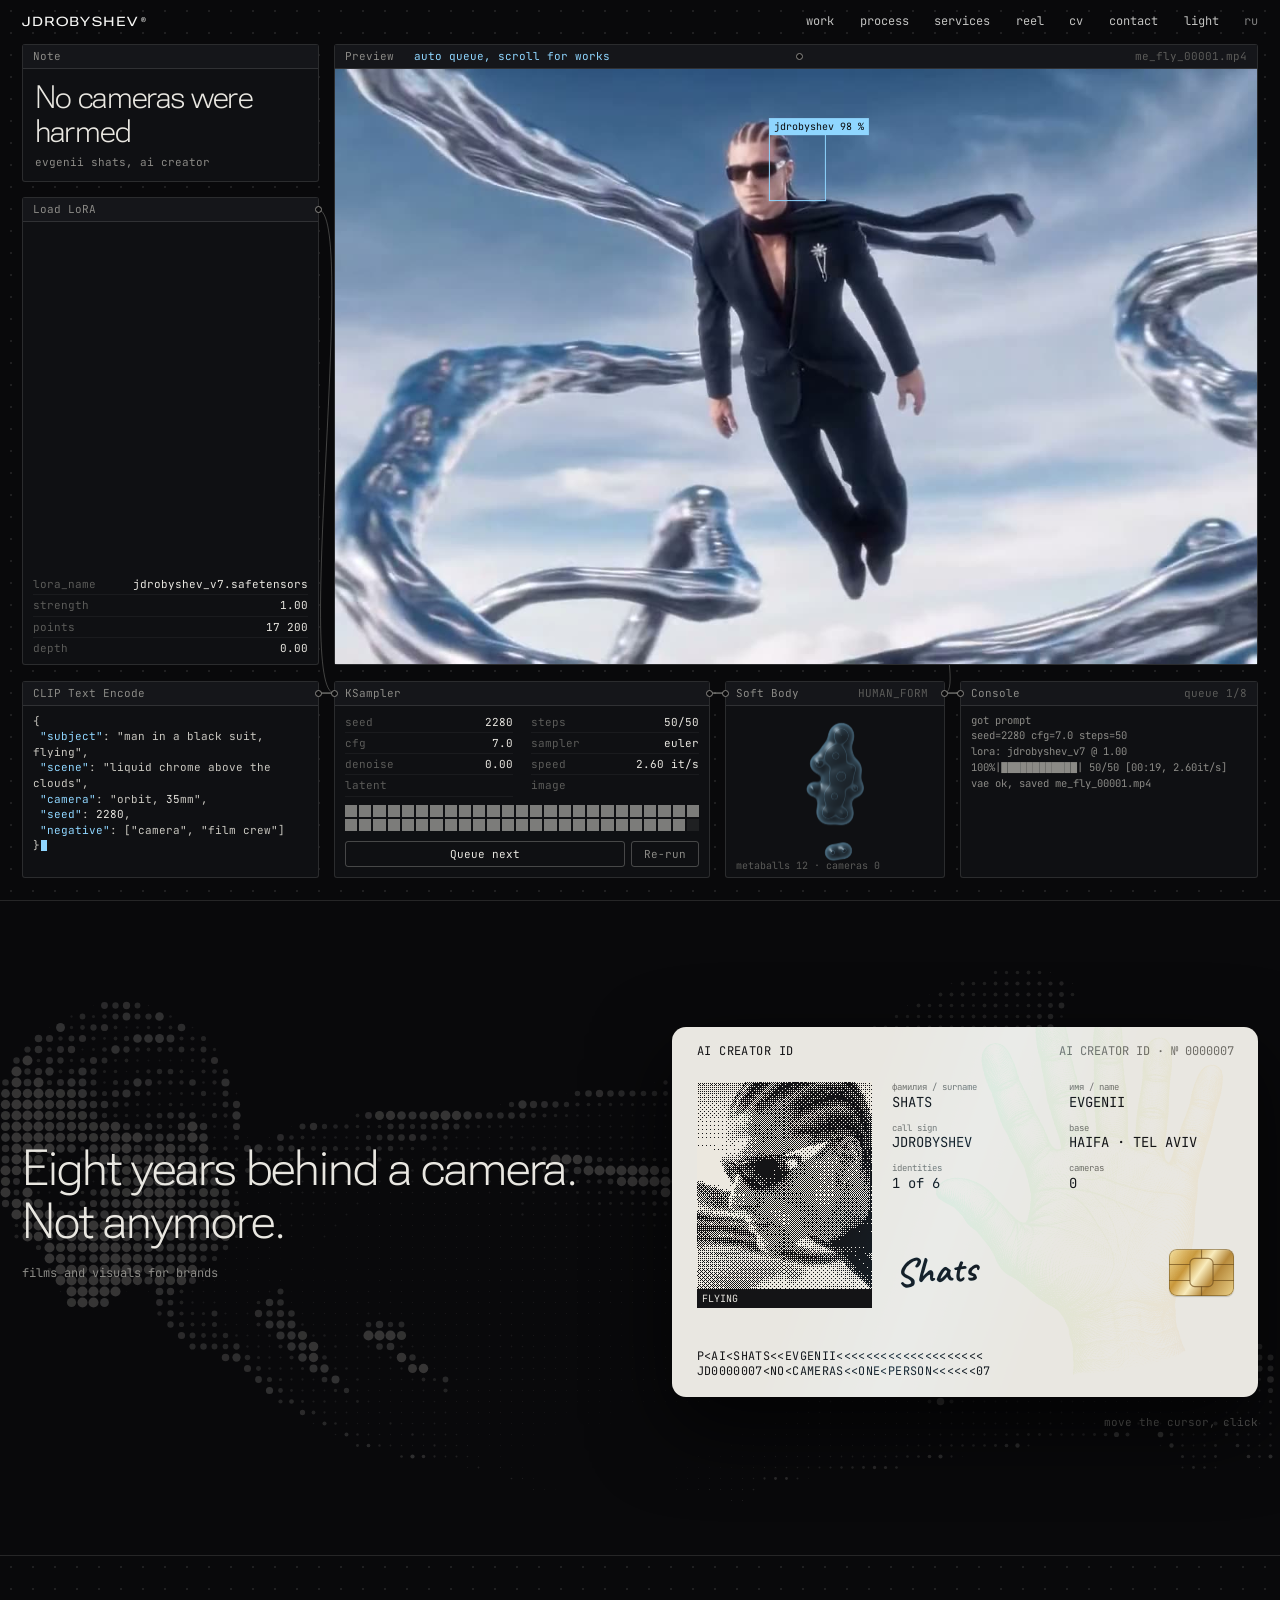
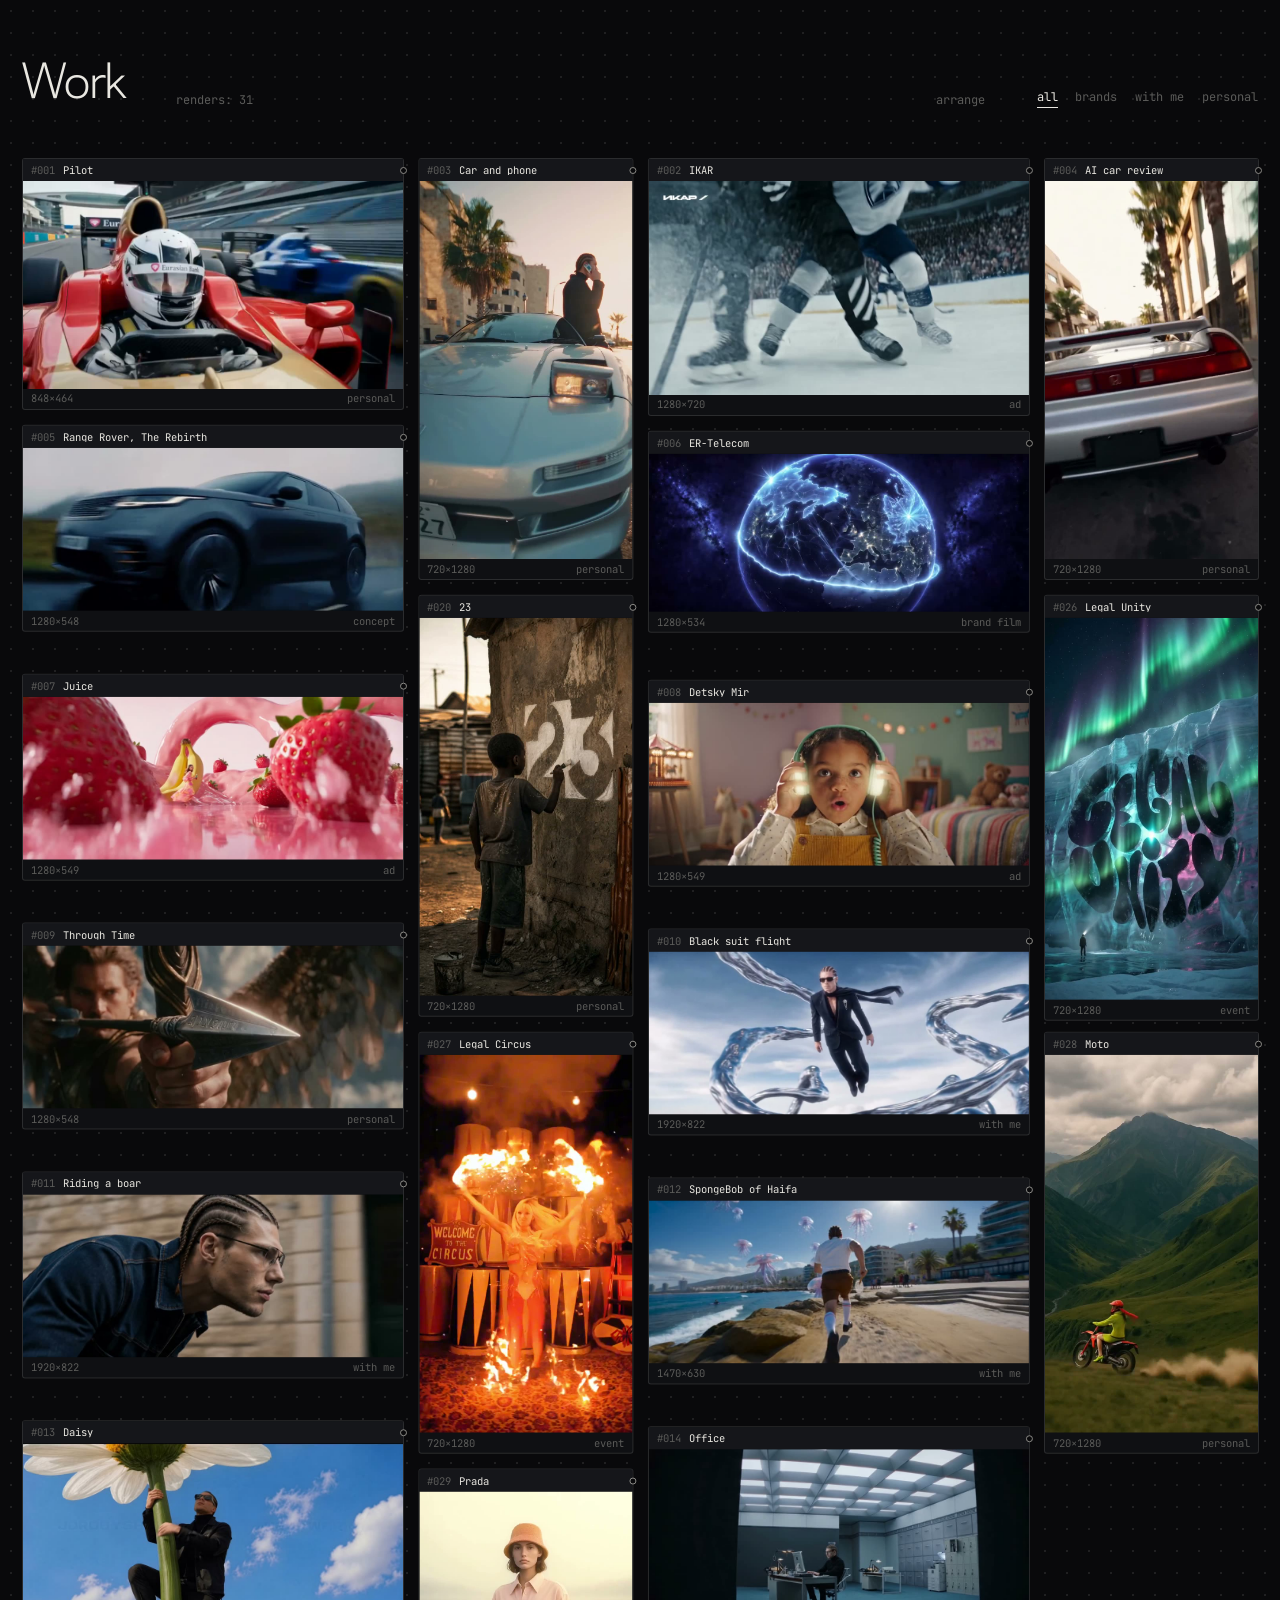
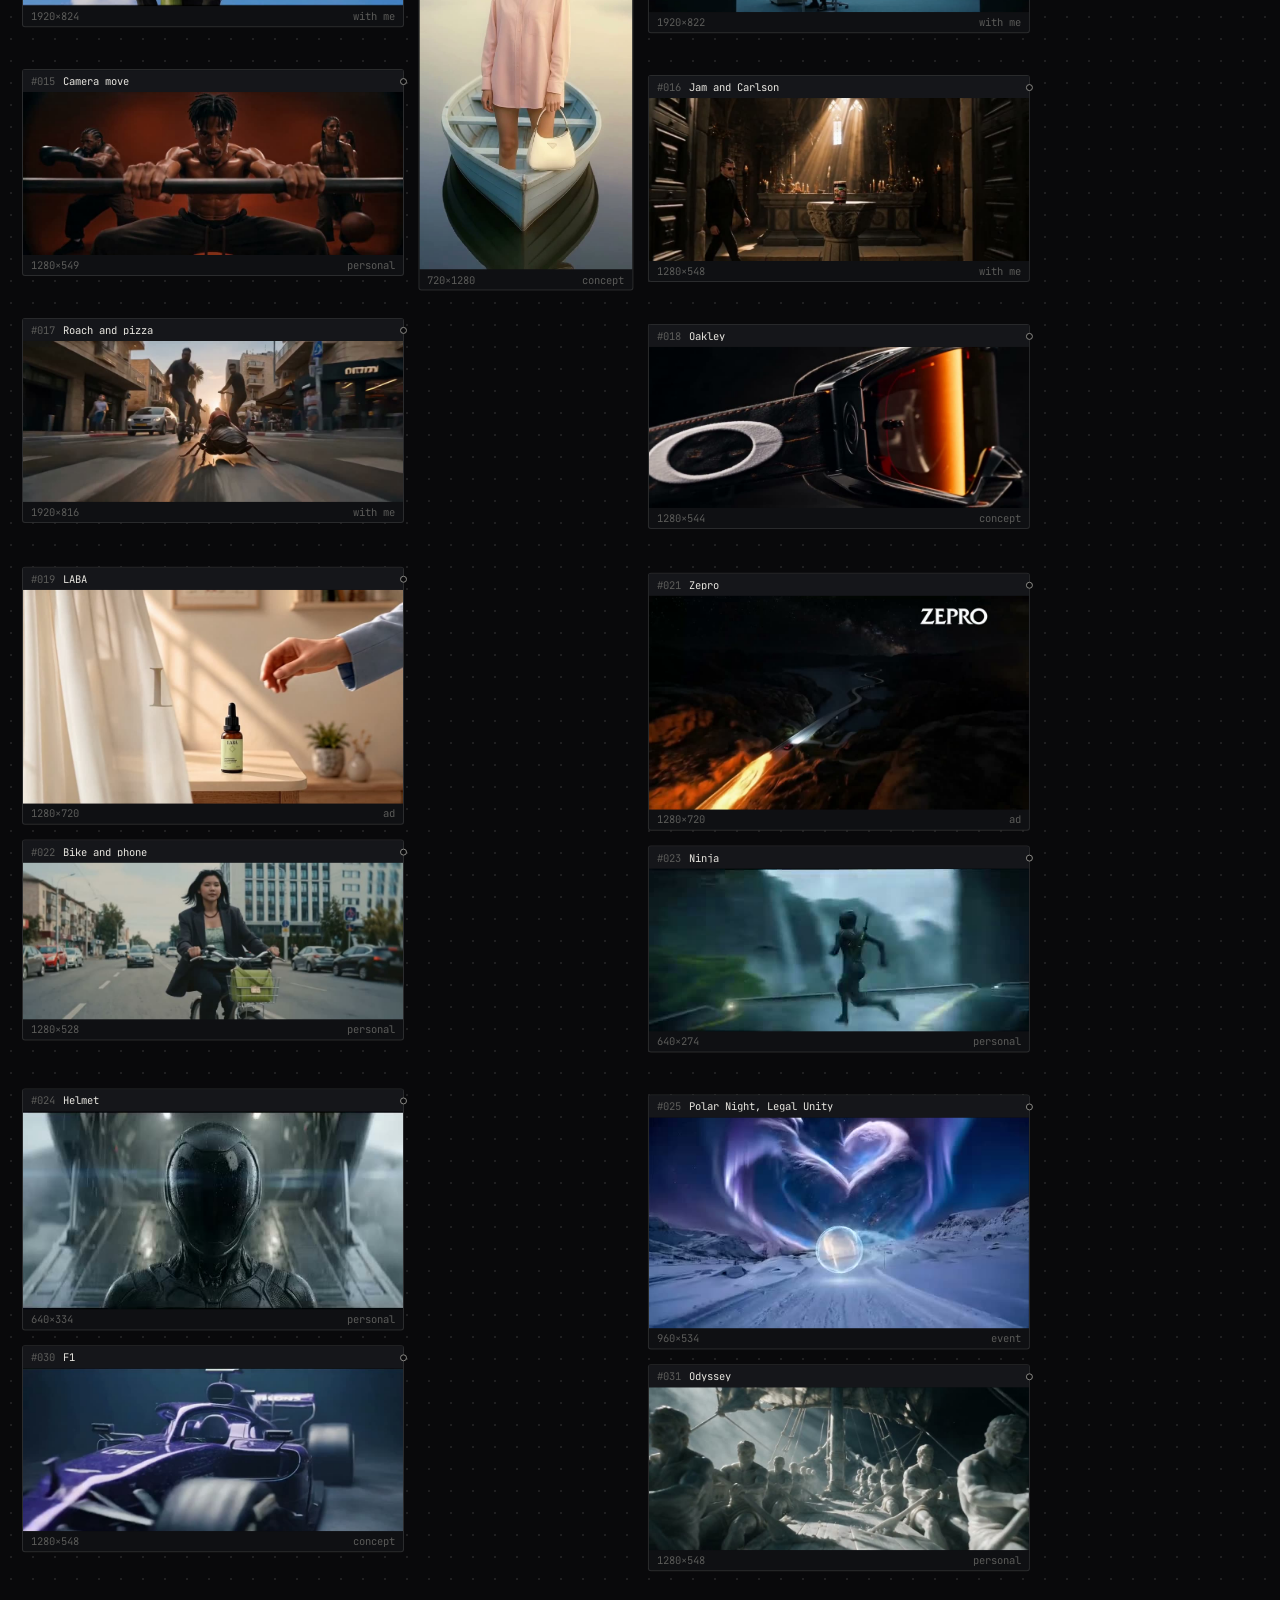
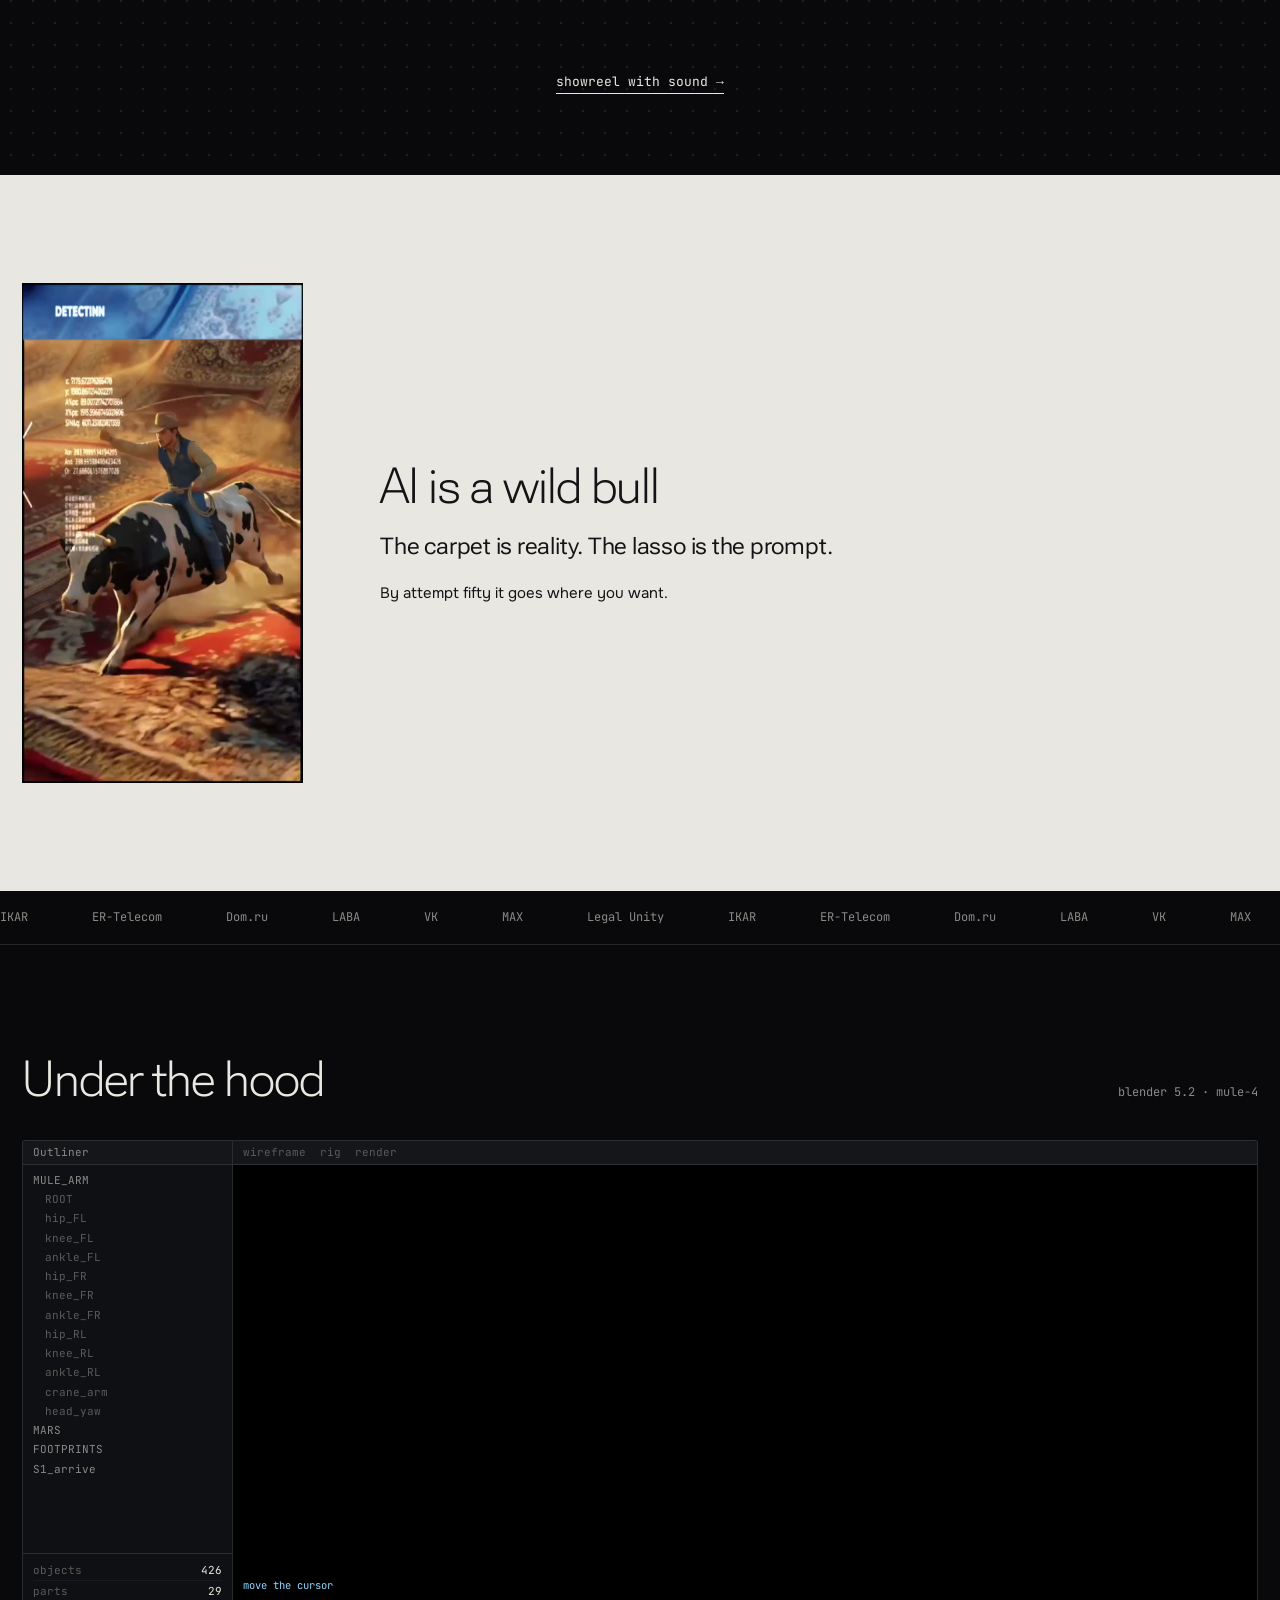
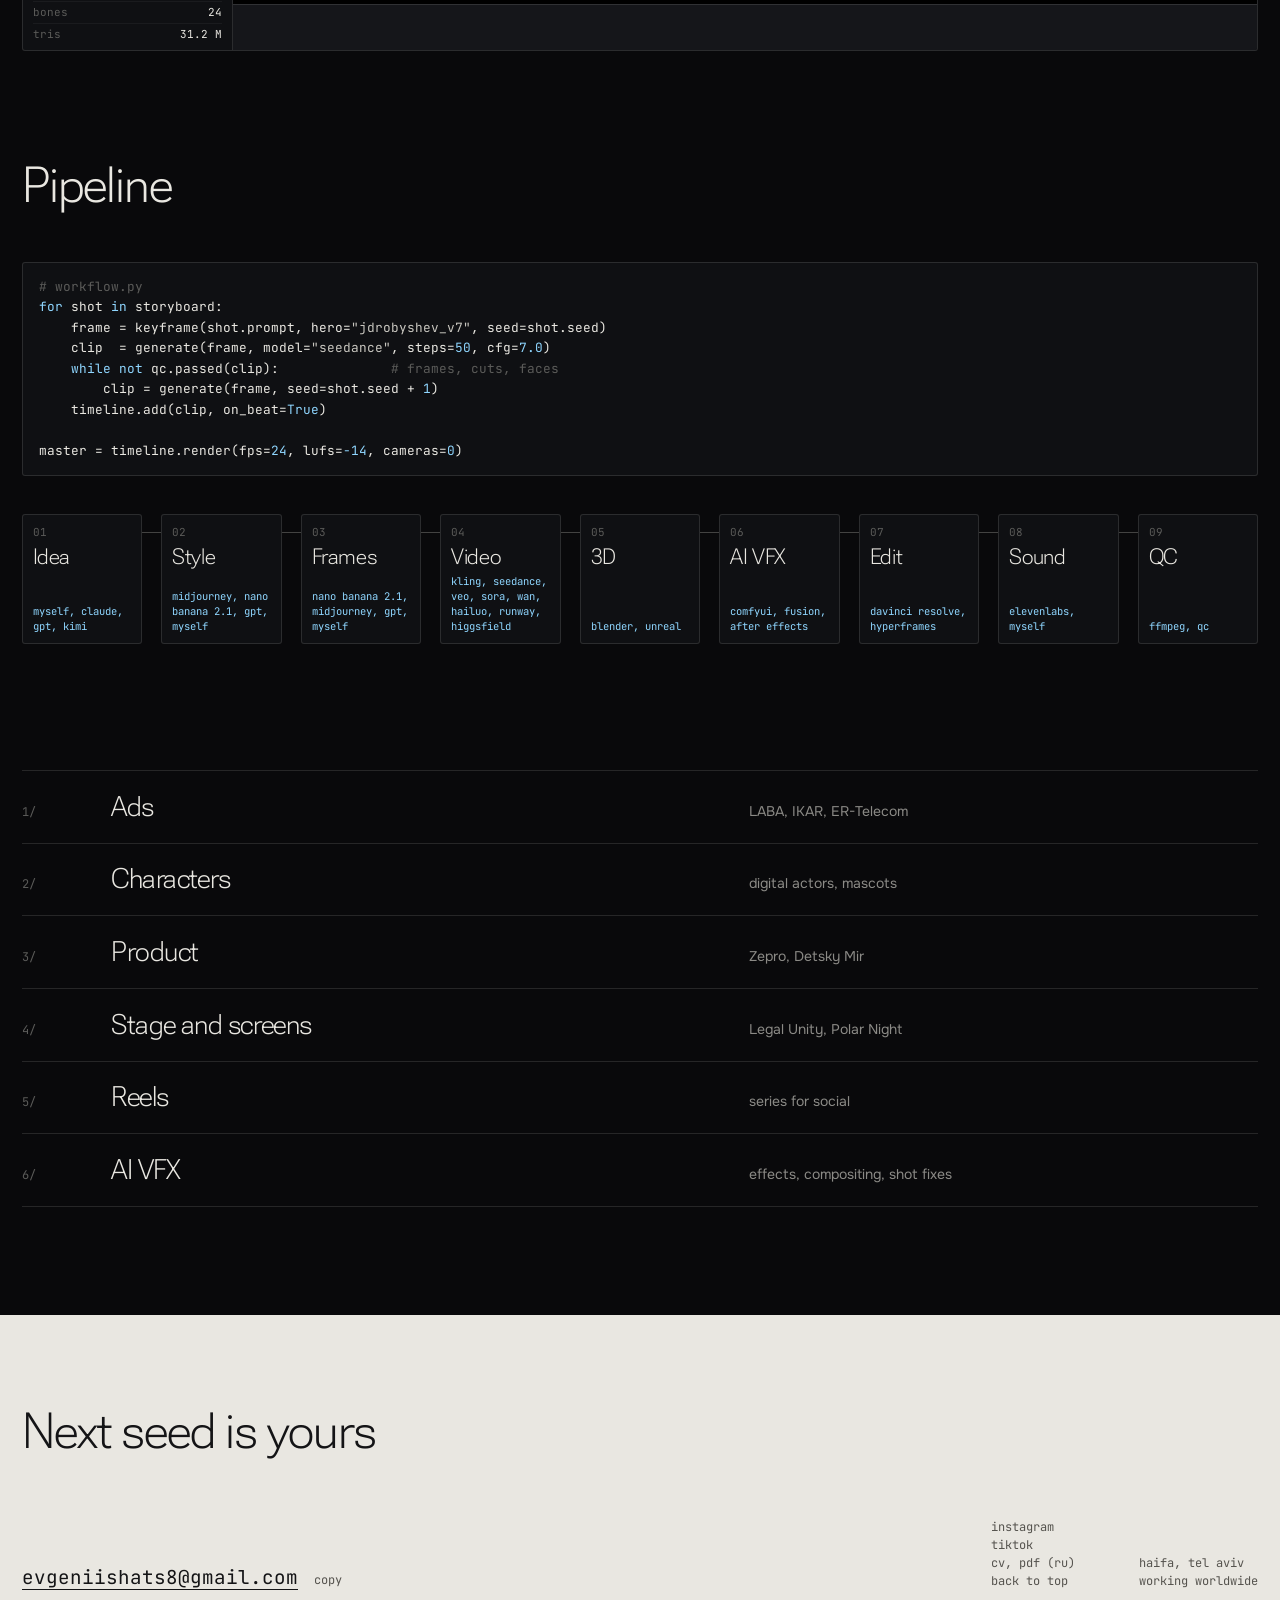
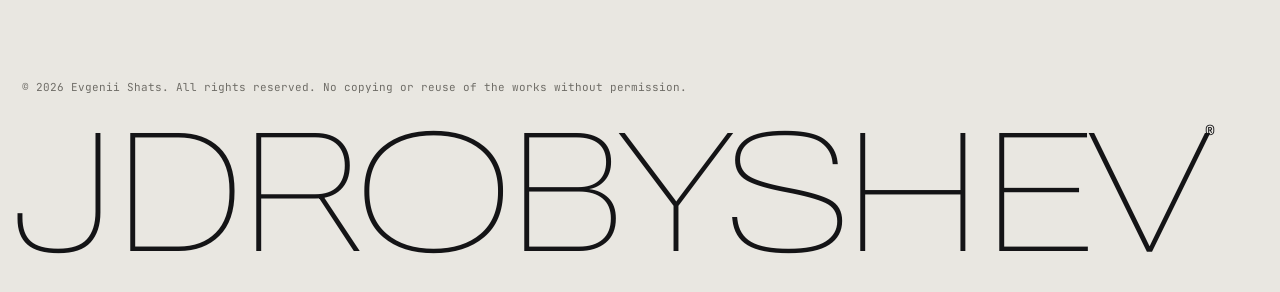
==== commit 37ac11b8: "Remove the rooftop chase clip from works, card and services Co-Authored-By: Claude Opus 5.5 <noreply" ====
--- a/index.html
+++ b/index.html
@@ -124,7 +124,7 @@
               <div><dt>имя / name</dt><dd data-i18n="card.name">ЕВГЕНИЙ</dd></div>
               <div><dt data-i18n="card.call">позывной</dt><dd>JDROBYSHEV</dd></div>
               <div><dt data-i18n="card.base">база</dt><dd data-i18n="card.city">ХАЙФА · ТЕЛЬ-АВИВ</dd></div>
-              <div><dt data-i18n="card.ids">личностей</dt><dd class="card__n">1 из 7</dd></div>
+              <div><dt data-i18n="card.ids">личностей</dt><dd class="card__n">1 из 6</dd></div>
               <div><dt data-i18n="card.cams">камер</dt><dd>0</dd></div>
             </dl>
             <div class="card__sign" data-i18n="card.sign">Шац</div>
@@ -240,7 +240,7 @@
       <li data-preview="w_zepro" tabindex="0" role="button"><span>3/</span><h3 data-i18n="svc.3">Продукт</h3><p data-i18n="svc.3d">Zepro, Детский мир</p></li>
       <li data-preview="w_polar" tabindex="0" role="button"><span>4/</span><h3 data-i18n="svc.4">Сцена и экраны</h3><p>Legal Unity, Polar Night</p></li>
       <li data-preview="w_car" tabindex="0" role="button"><span>5/</span><h3 data-i18n="svc.5">Рилсы</h3><p data-i18n="svc.5d">серии для соцсетей</p></li>
-      <li data-preview="me_run" tabindex="0" role="button"><span>6/</span><h3 data-i18n="svc.6">ИИ VFX</h3><p data-i18n="svc.6d">эффекты, композ, доработка кадра</p></li>
+      <li data-preview="w_time" tabindex="0" role="button"><span>6/</span><h3 data-i18n="svc.6">ИИ VFX</h3><p data-i18n="svc.6d">эффекты, композ, доработка кадра</p></li>
     </ol>
     <div class="services__float" aria-hidden="true"><video muted loop playsinline preload="none"></video></div>
   </section>
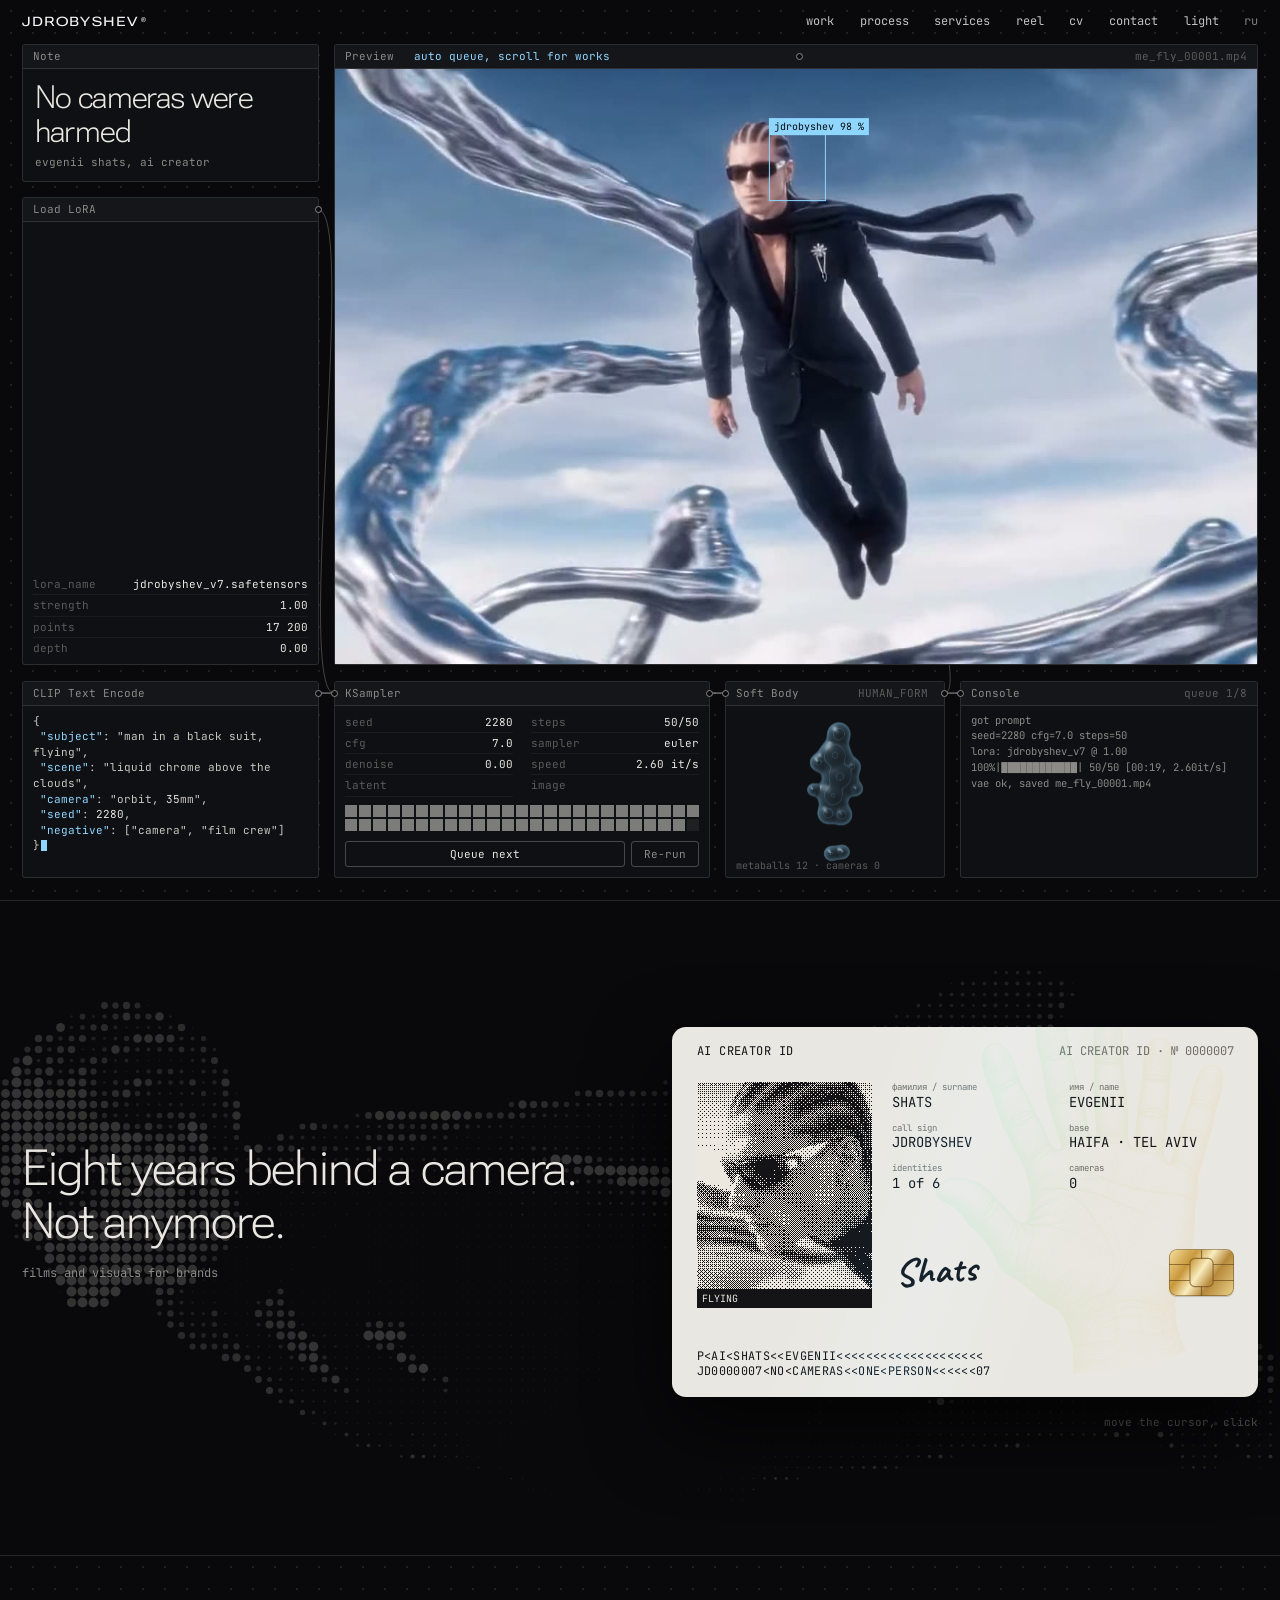
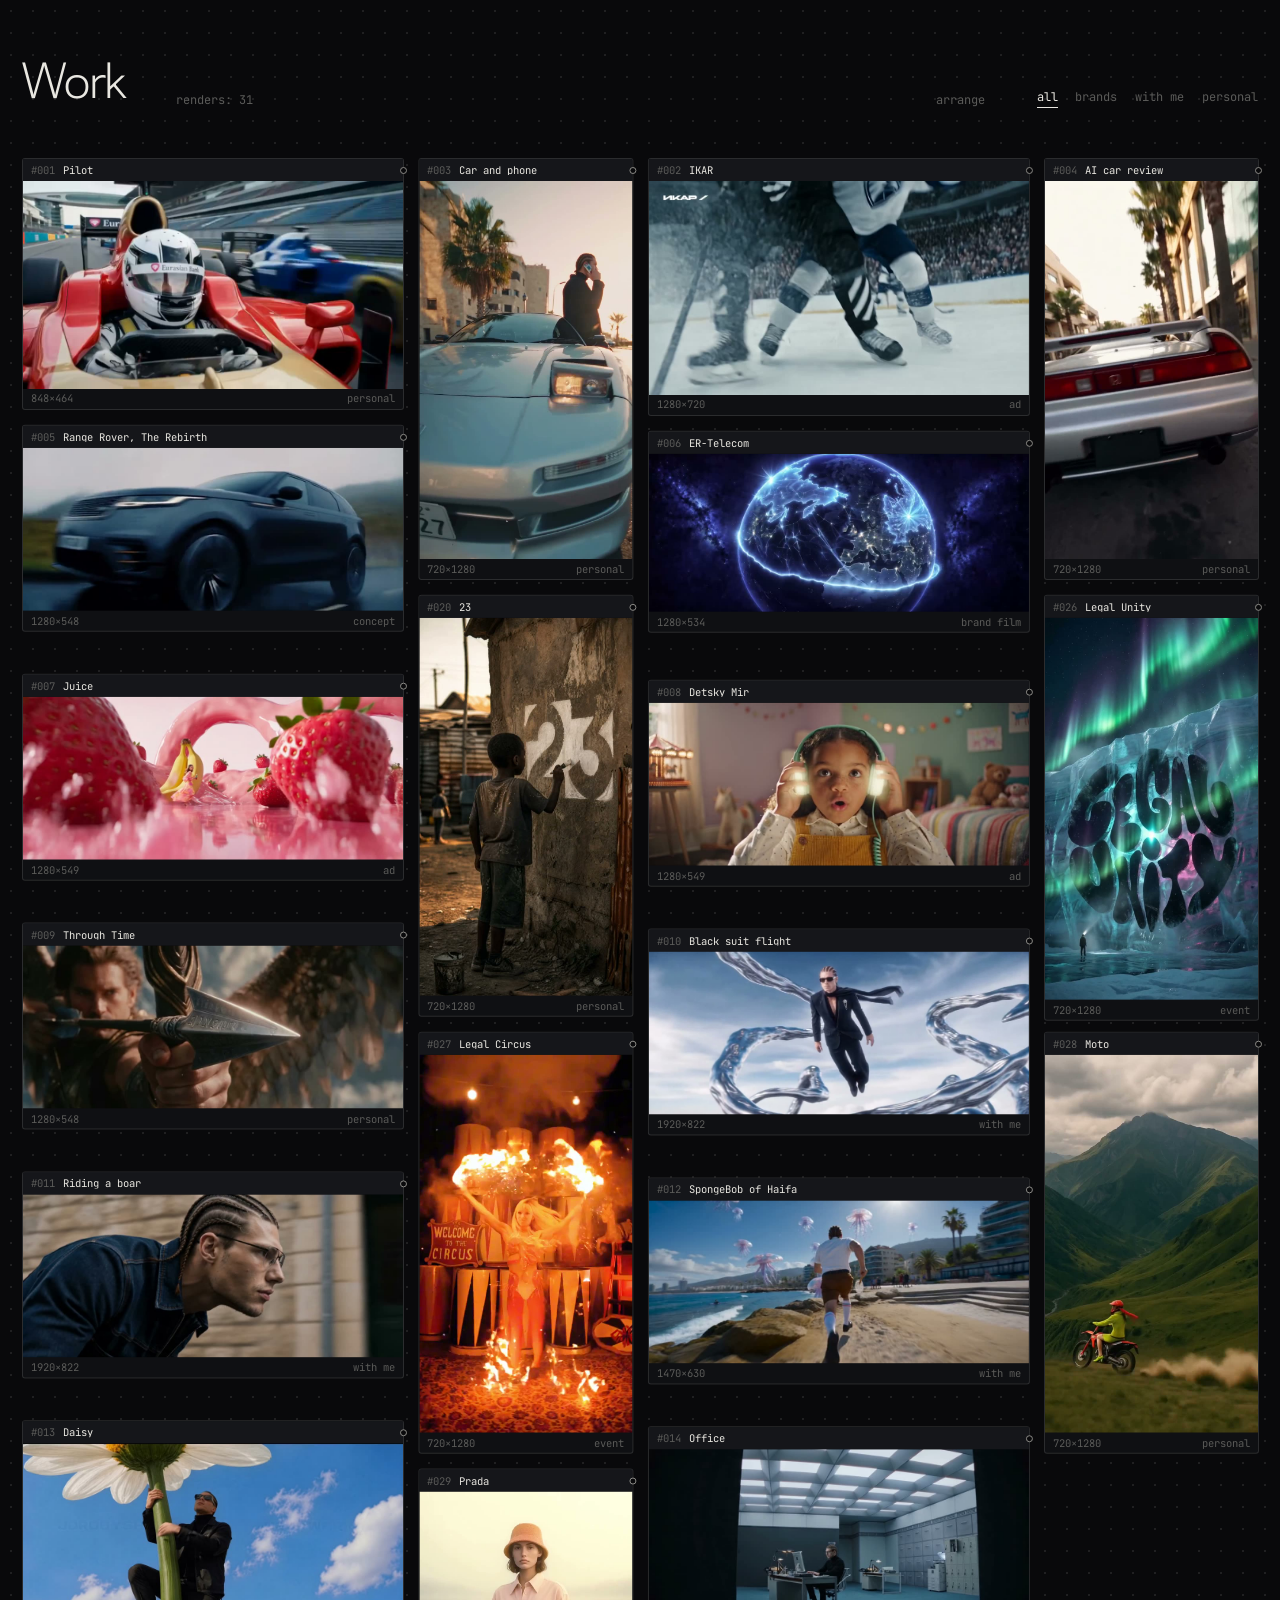
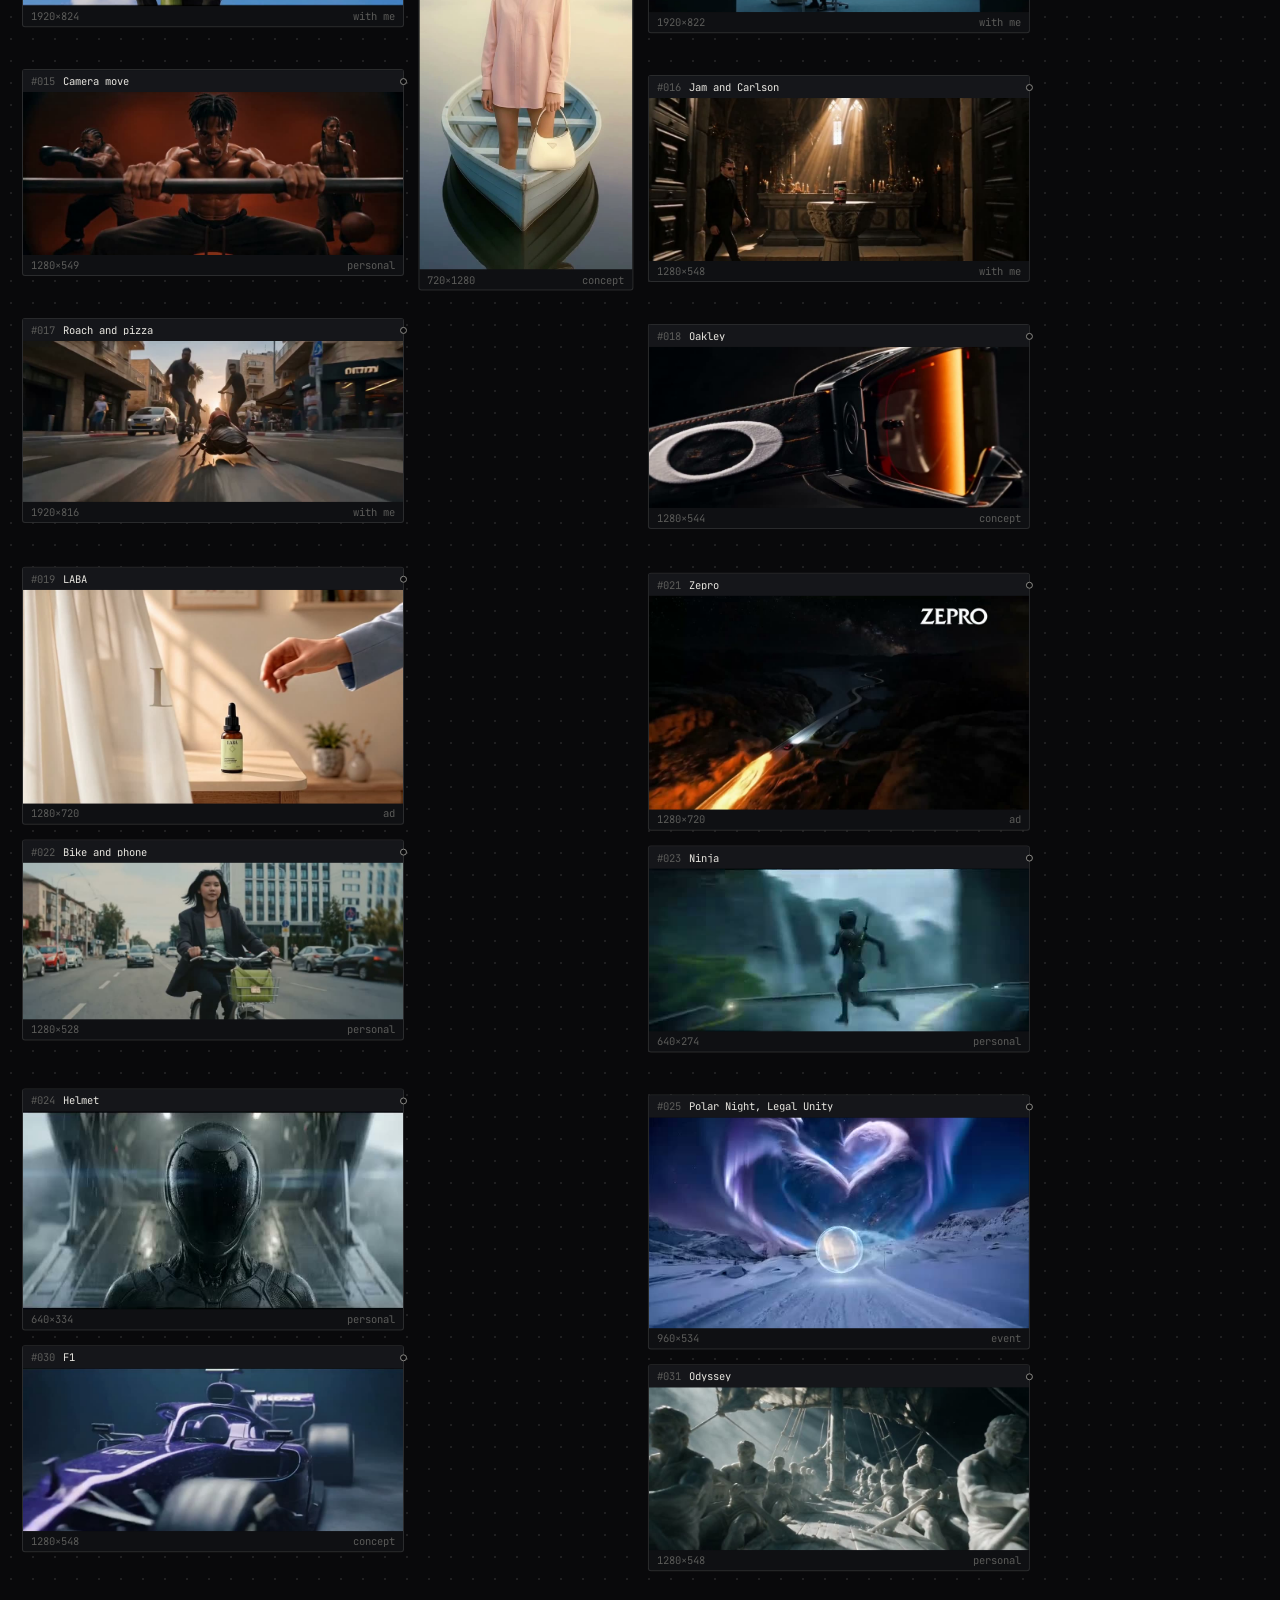
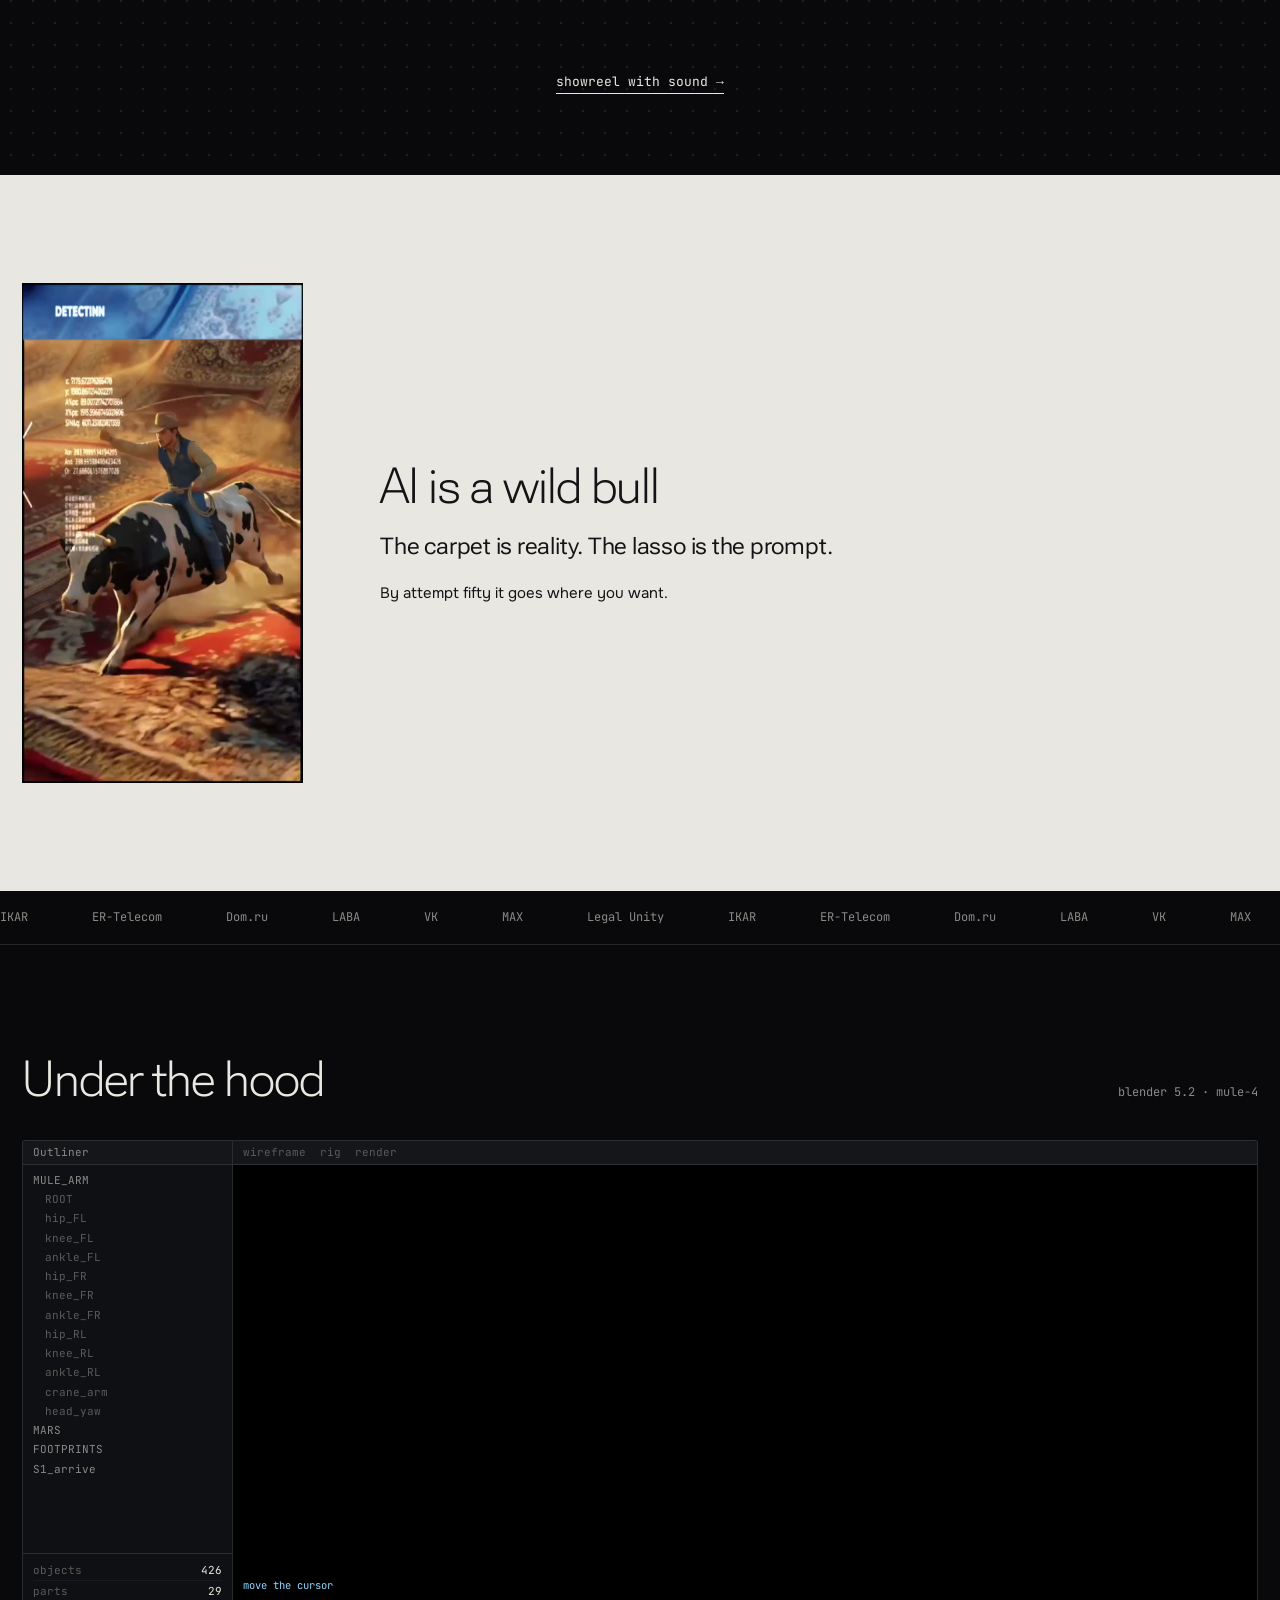
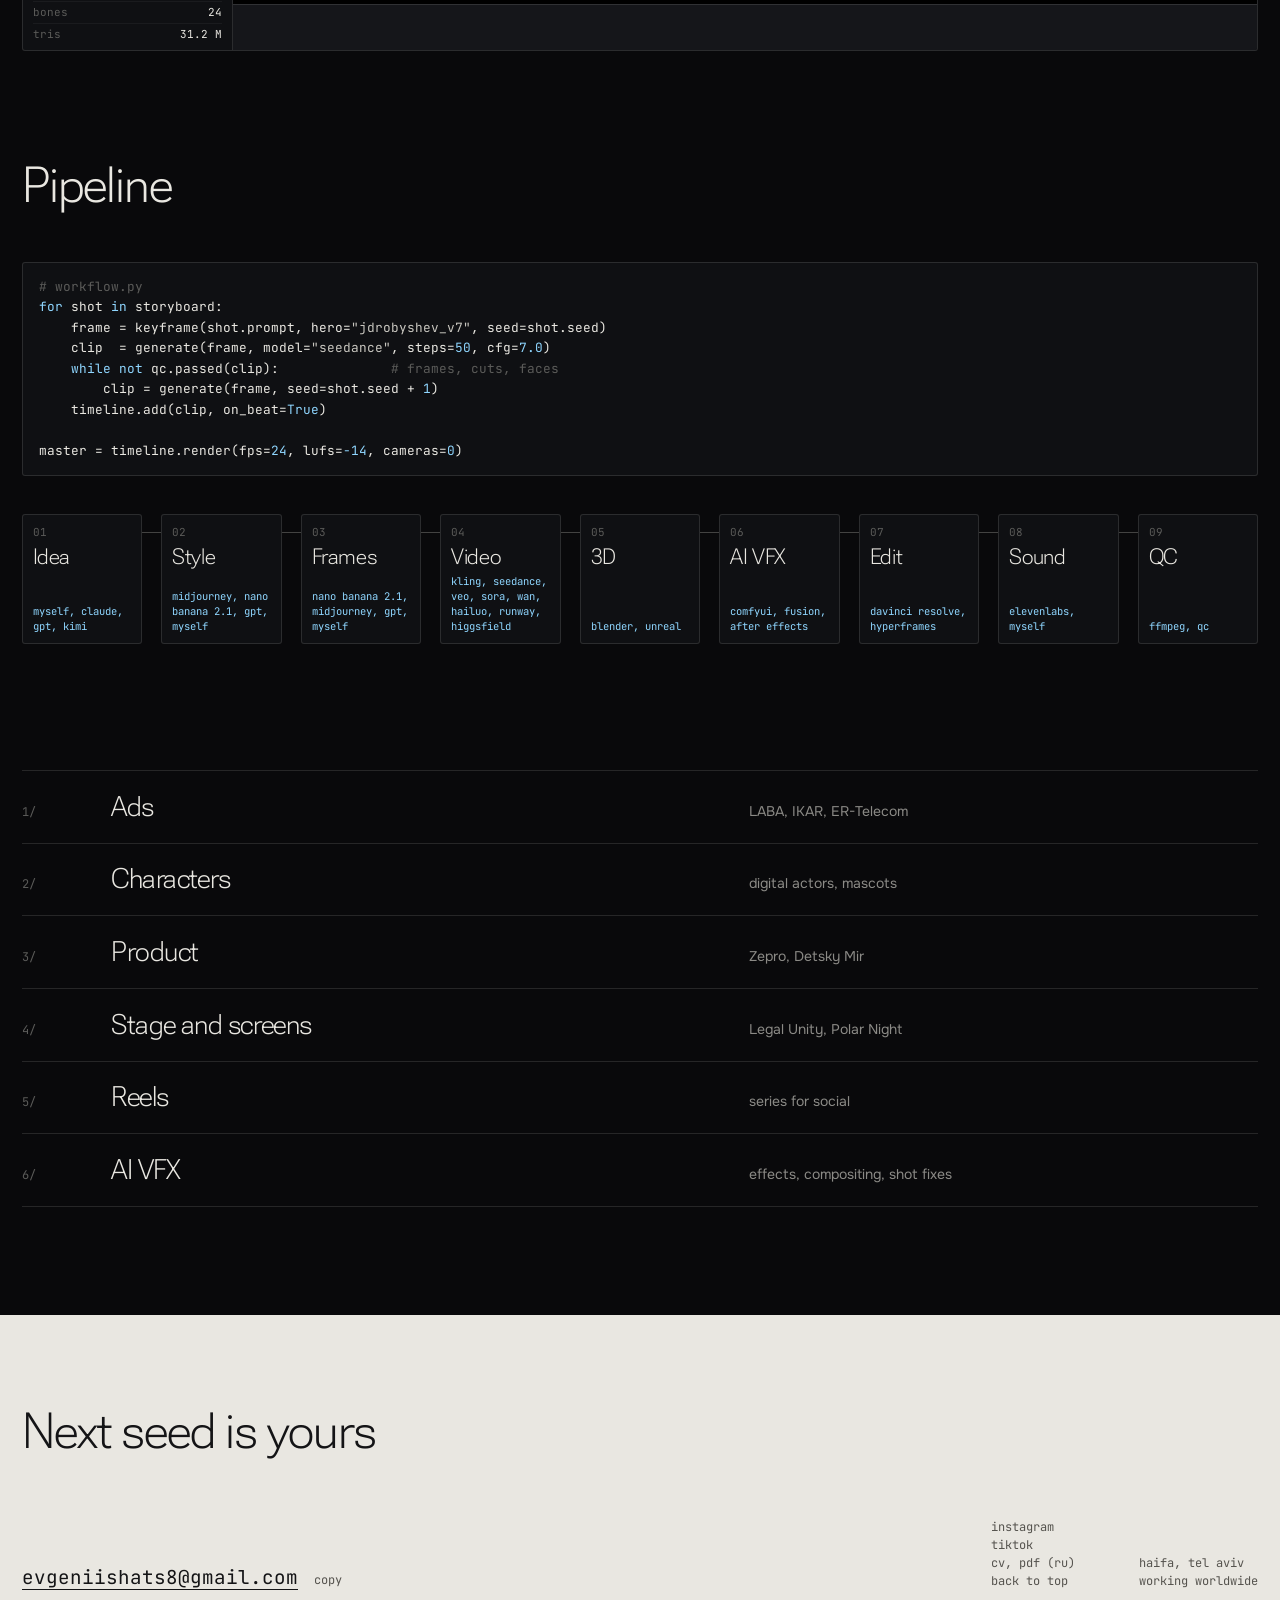
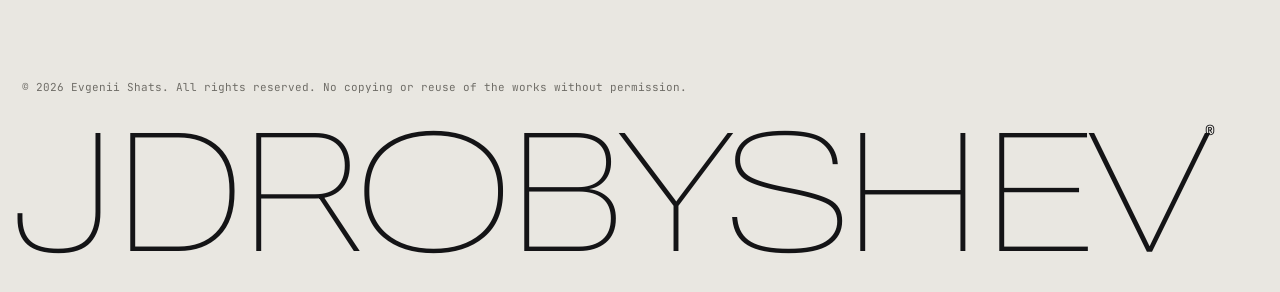
==== commit de561cbc: "Link preview: close-up of the flight with face and glasses Co-Authored-By: Claude Opus 5.5 <noreply@" ====
--- a/index.html
+++ b/index.html
@@ -12,10 +12,10 @@
 <script src="js/theme.js"></script>
 <meta property="og:title" content="JDROBYSHEV">
 <meta property="og:description" content="No cameras were harmed">
-<meta property="og:image" content="https://evgeniishats8-rgb.github.io/assets/og_fly.jpg">
+<meta property="og:image" content="https://evgeniishats8-rgb.github.io/assets/og_face.jpg">
 <meta property="og:image:width" content="1200">
 <meta property="og:image:height" content="630">
-<meta name="twitter:image" content="https://evgeniishats8-rgb.github.io/assets/og_fly.jpg">
+<meta name="twitter:image" content="https://evgeniishats8-rgb.github.io/assets/og_face.jpg">
 <meta name="twitter:card" content="summary_large_image">
 <link rel="icon" href="assets/favicon.svg" type="image/svg+xml">
 <link rel="icon" href="assets/icon-32.png" sizes="32x32" type="image/png">
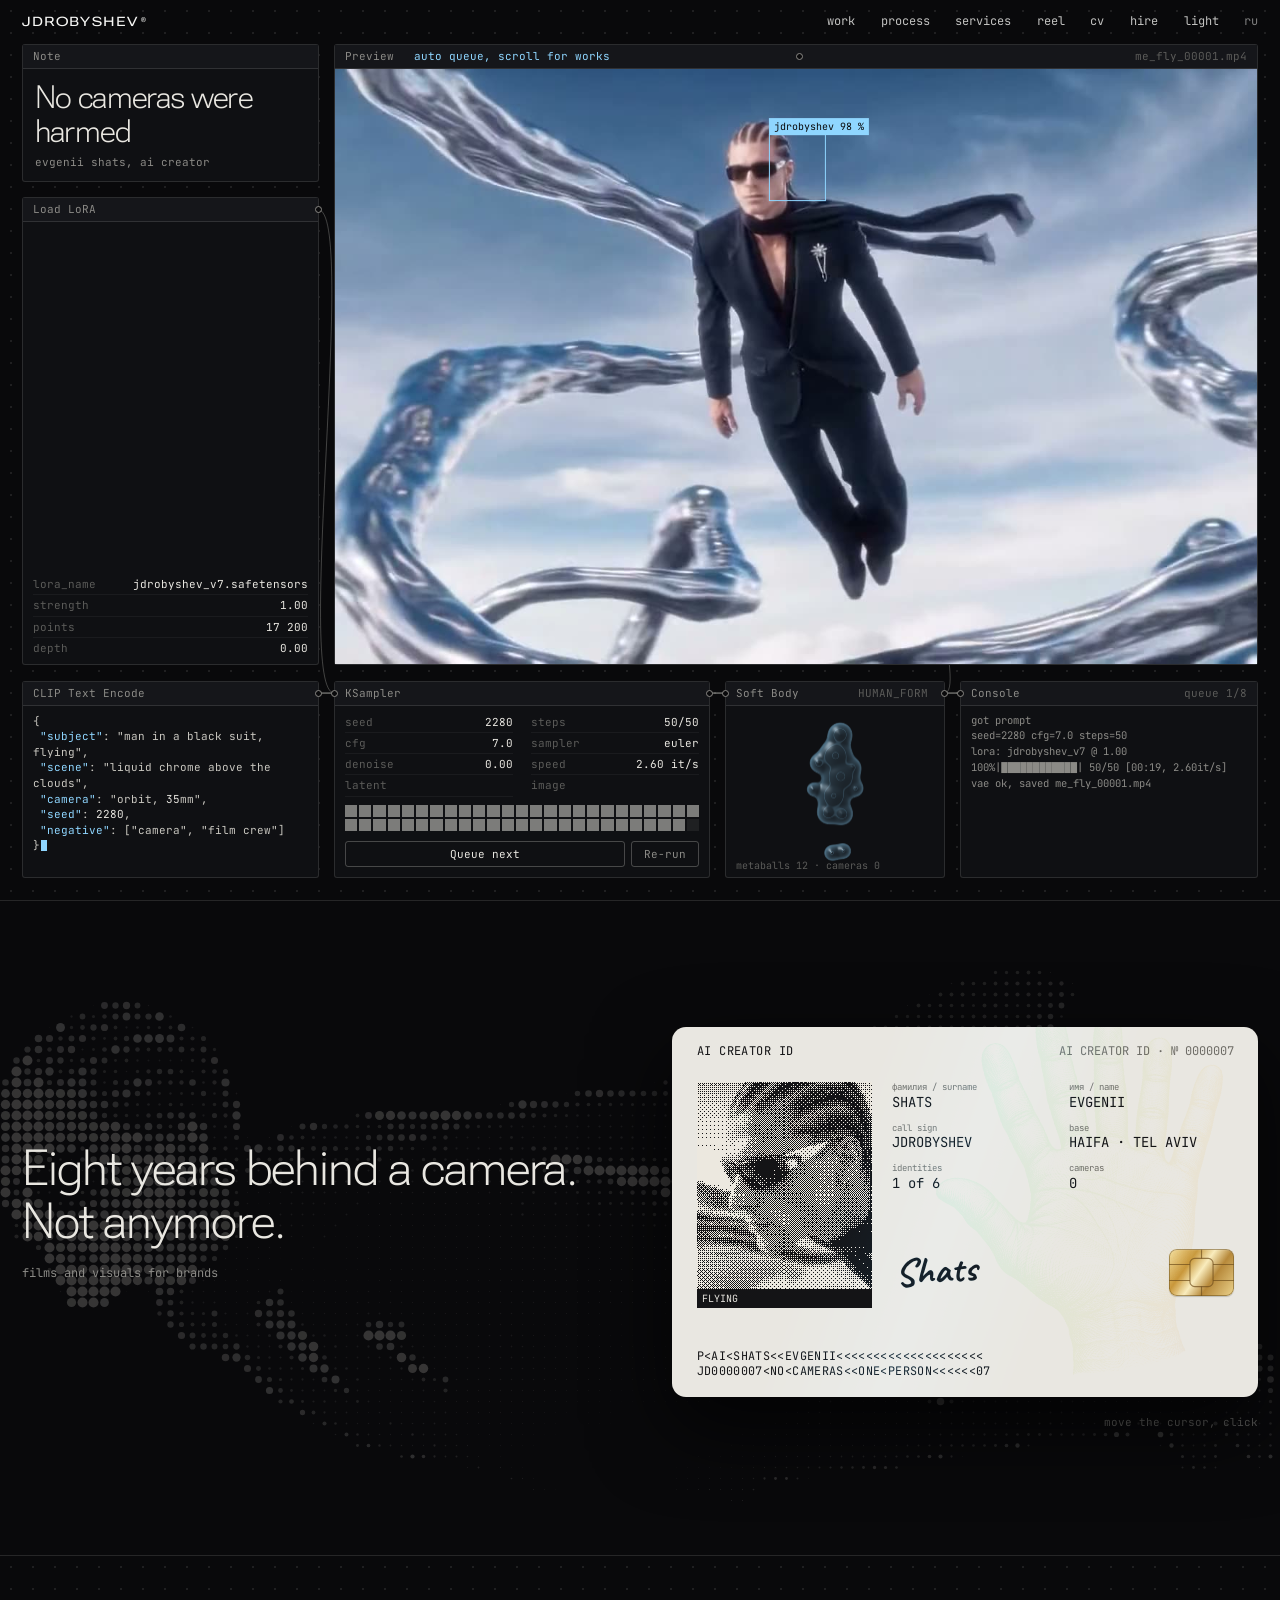
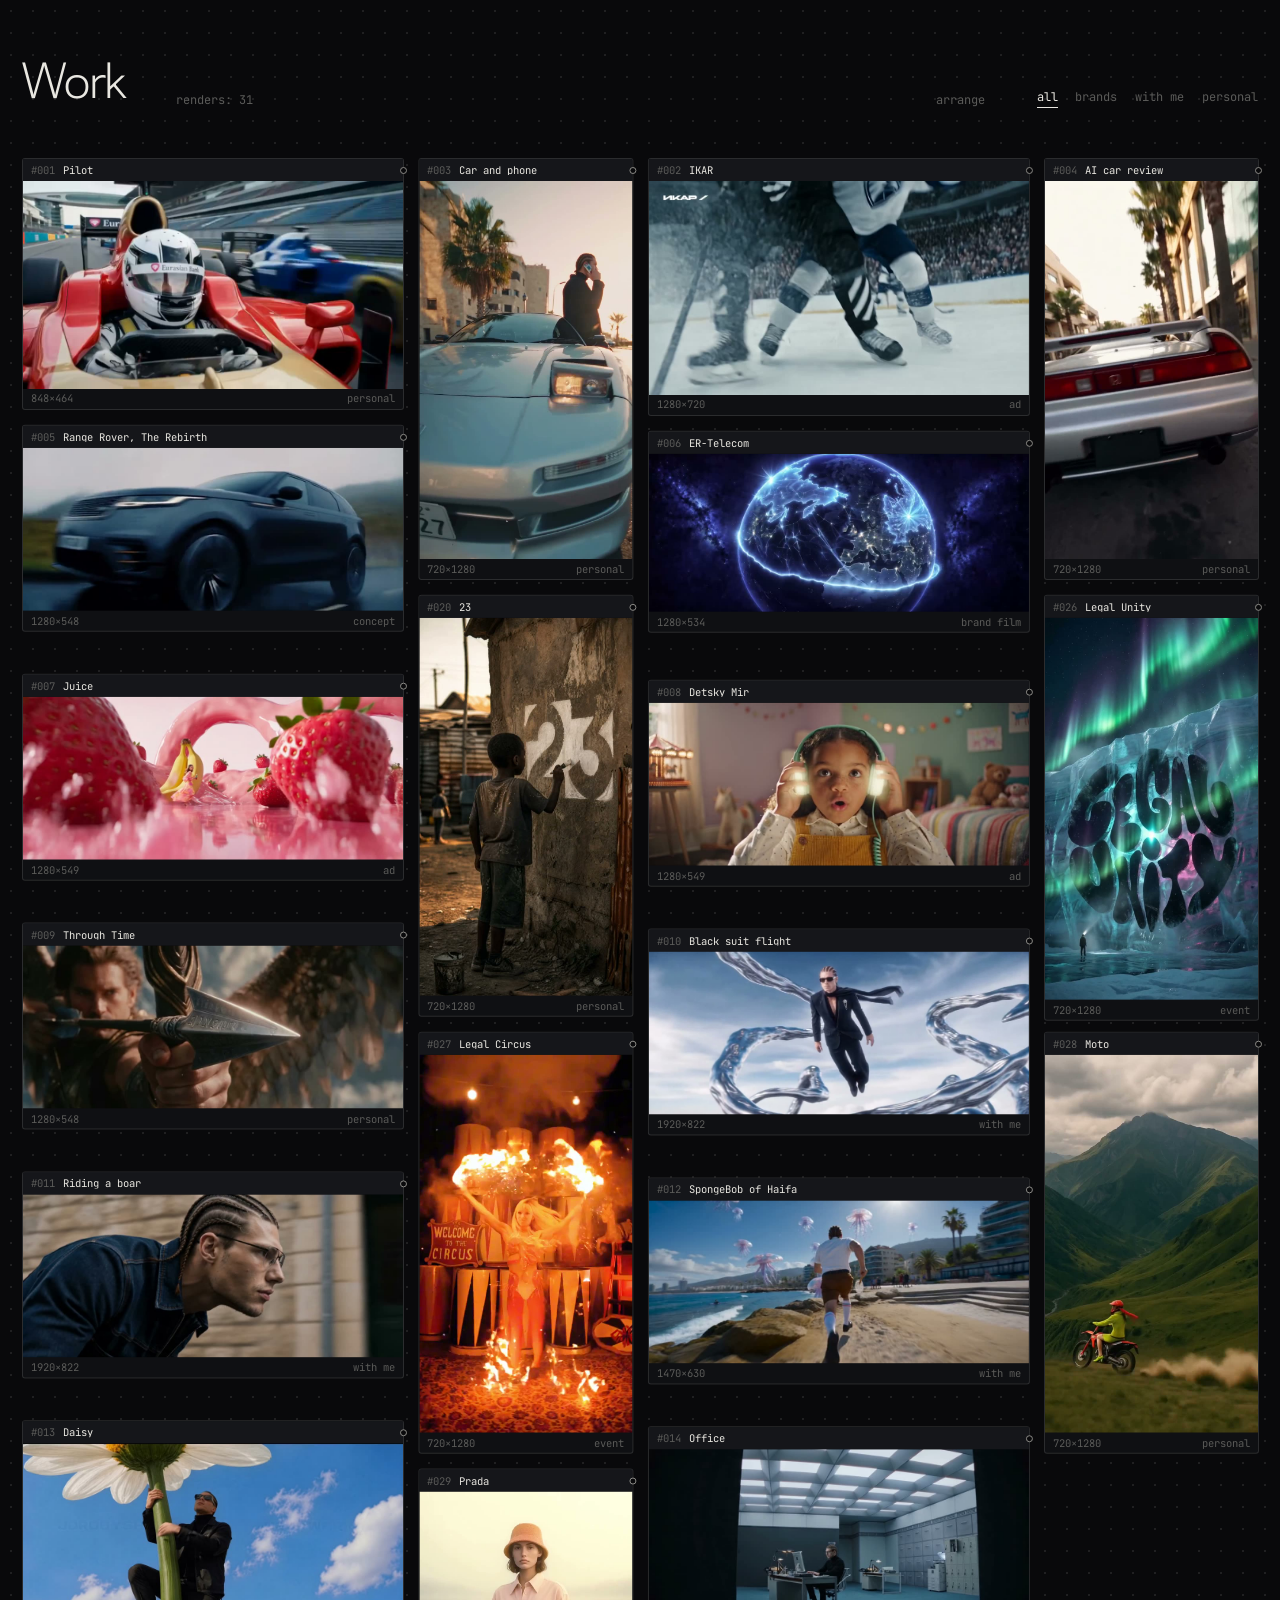
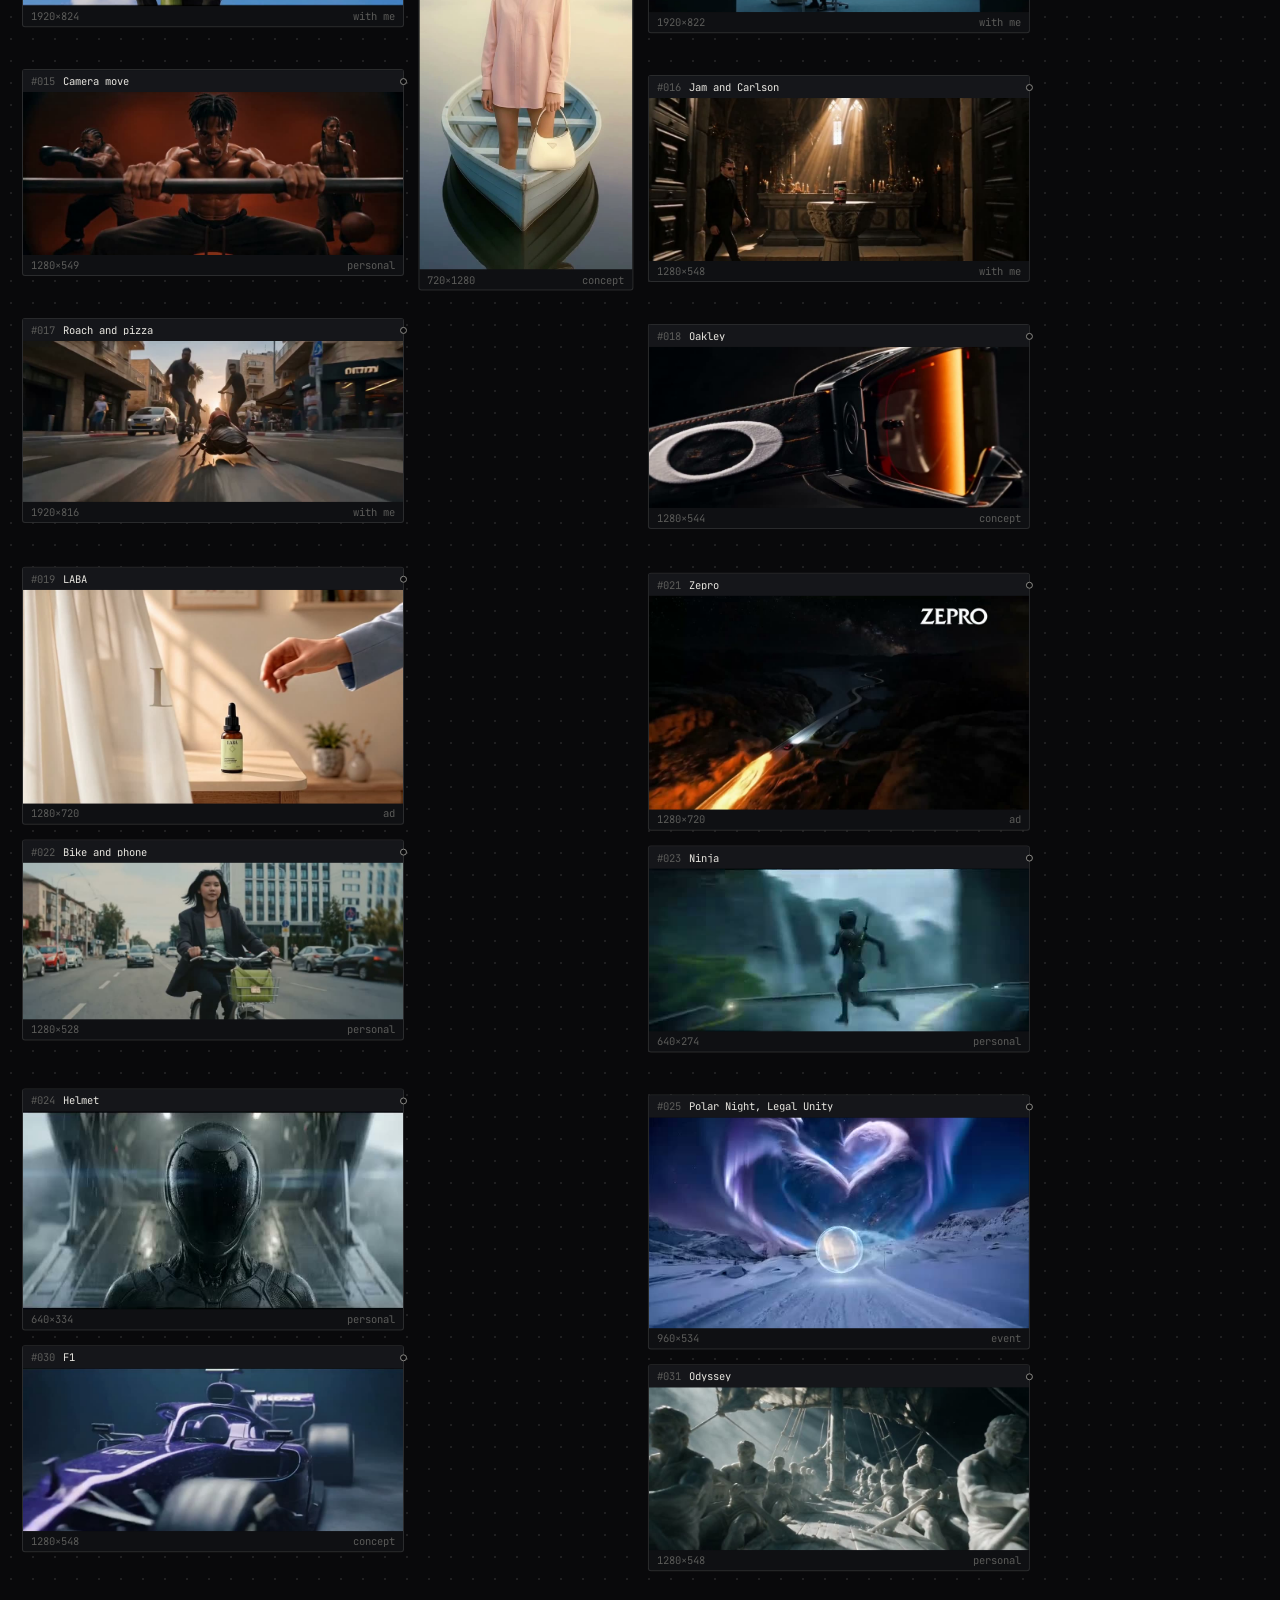
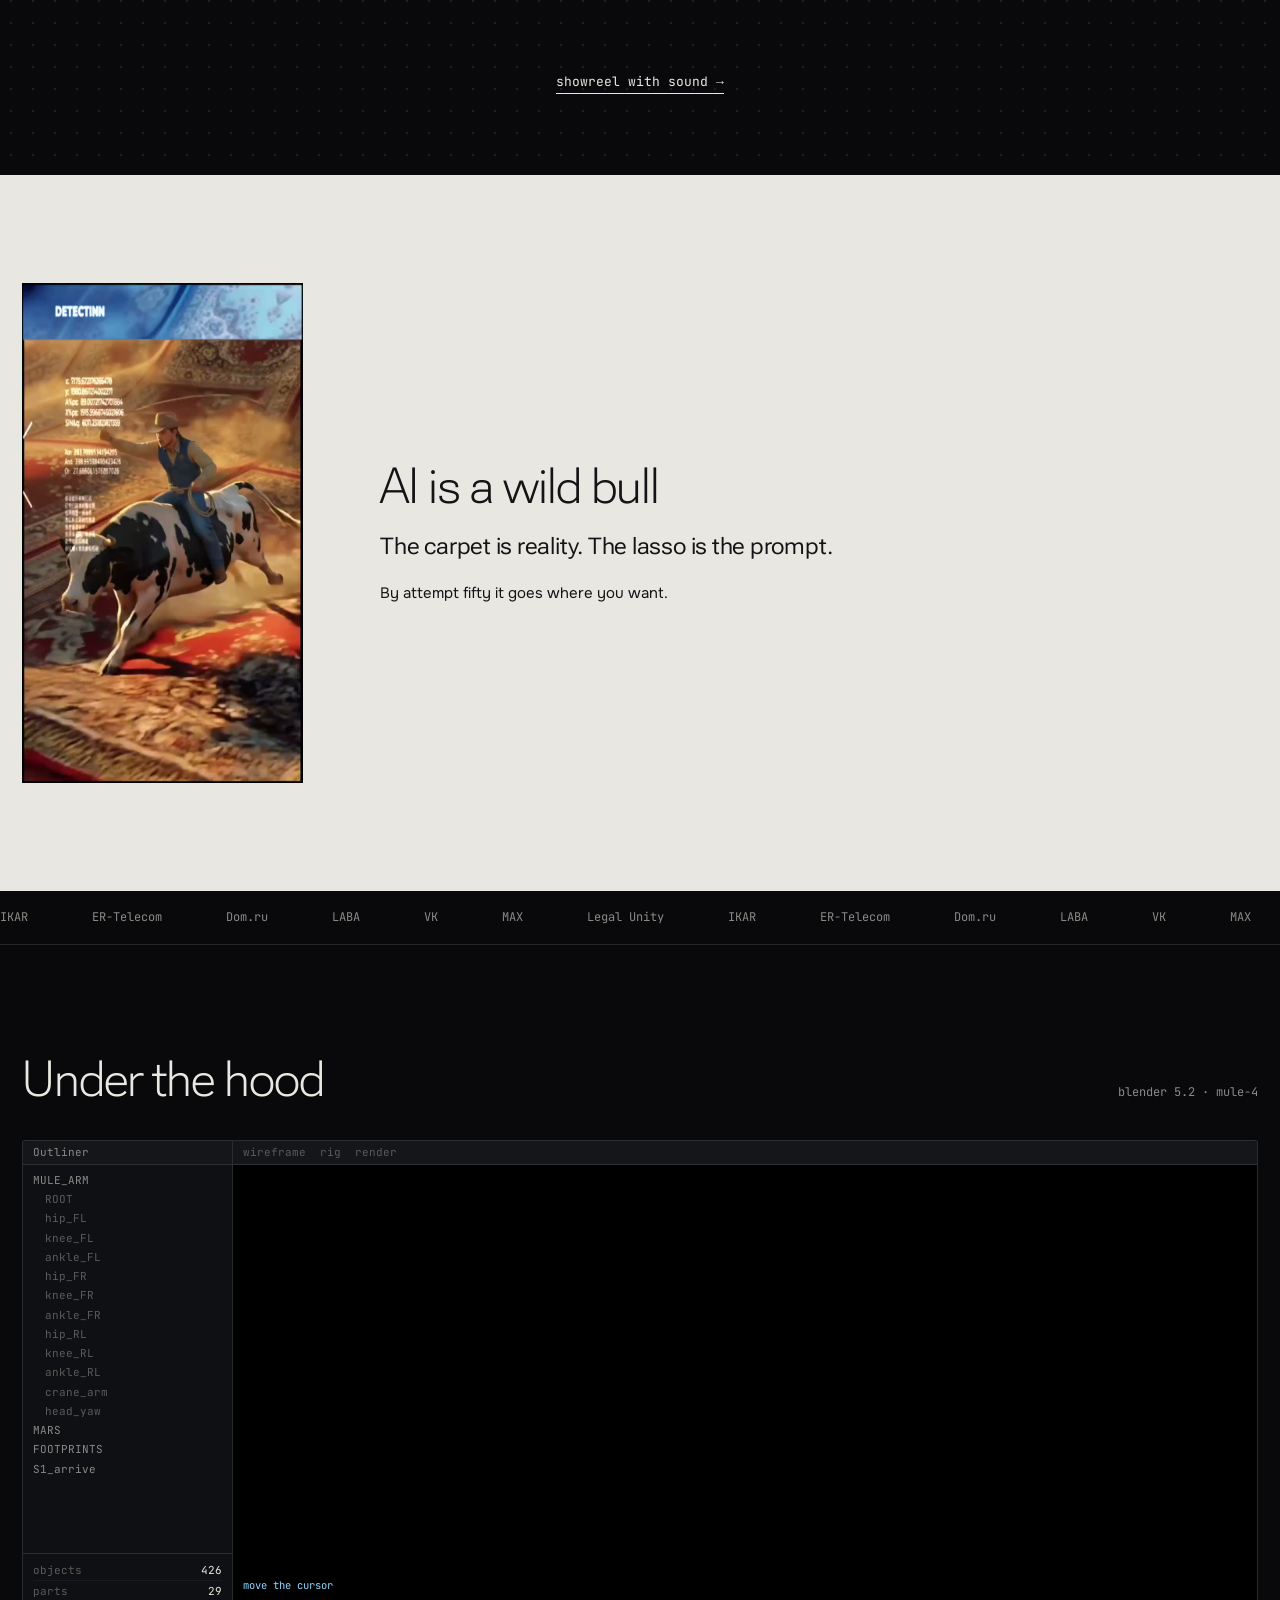
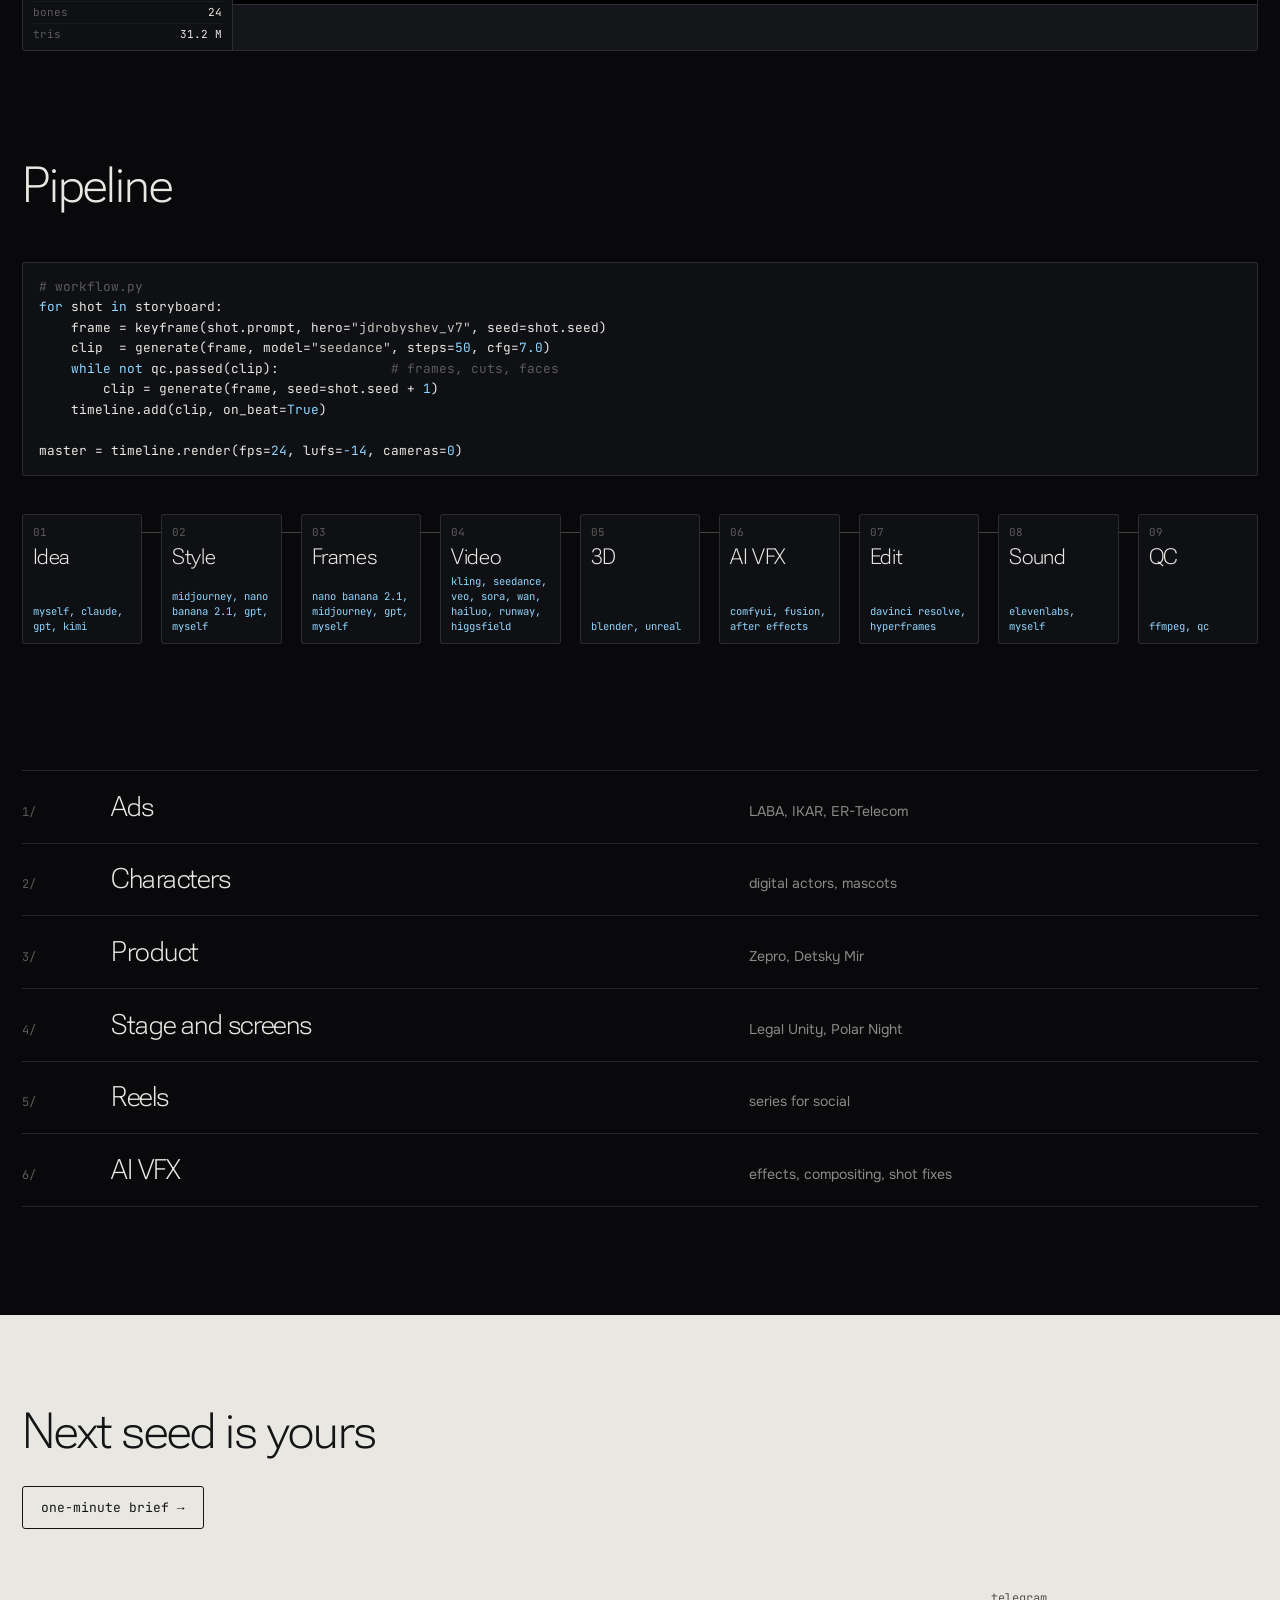
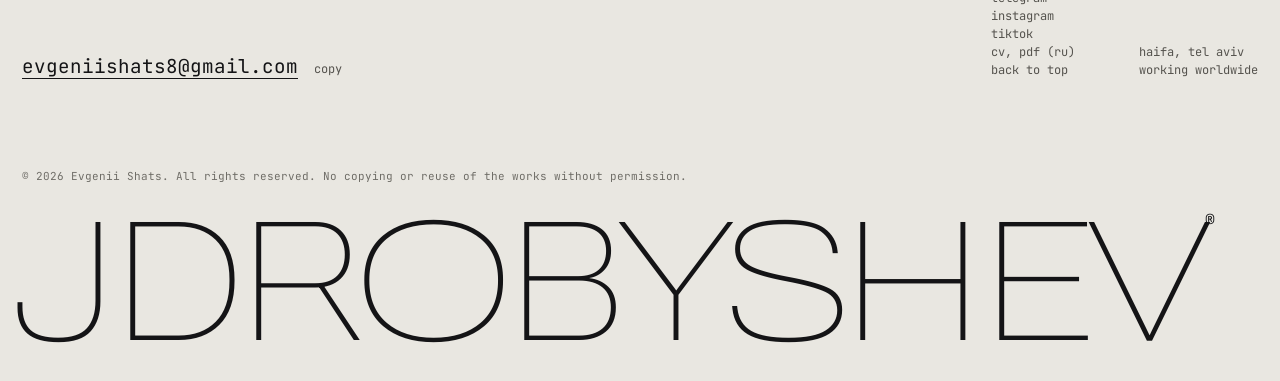
==== commit ee96e028: "Мини-бриф: заказ из шапки и подвала, вопросы под услугу, отправка в Telegram или на почту Telegram @" ====
--- a/index.html
+++ b/index.html
@@ -33,7 +33,7 @@
     <a href="#services" data-i18n="nav.services">услуги</a>
     <button type="button" data-reel data-i18n="nav.reel">шоурил</button>
     <a class="nav__cv" href="assets/cv/Evgenii_Shats_CV_RU.pdf" target="_blank" rel="noopener" data-i18n="nav.cv">резюме</a>
-    <a href="#contact" data-i18n="nav.contact">написать</a>
+    <button type="button" data-brief data-i18n="nav.order">заказать</button>
     <button type="button" data-theme-toggle aria-label="Light or dark theme">light</button>
     <button type="button" data-lang aria-label="Language">en</button>
   </nav>
@@ -138,6 +138,7 @@
             <p class="card__found" data-i18n="card.found">Нашёл? Напиши.</p>
             <ul class="card__links">
               <li><a data-mail href="#contact">email</a></li>
+              <li><a href="https://t.me/jdrobyshev" target="_blank" rel="noopener">telegram @jdrobyshev</a></li>
               <li><a href="https://www.instagram.com/jdrobyshev/" target="_blank" rel="noopener">instagram @jdrobyshev</a></li>
               <li><a href="assets/cv/Evgenii_Shats_CV_RU.pdf" target="_blank" rel="noopener" data-i18n="card.cv">резюме, pdf</a></li>
             </ul>
@@ -247,12 +248,14 @@
 
   <footer class="end" id="contact">
     <p class="end__big" data-i18n="end.title">Следующий seed твой</p>
+    <button type="button" class="end__brief" data-brief><span data-i18n="end.brief">бриф за минуту</span> <span>→</span></button>
     <div class="end__row">
       <div class="end__contact">
         <a class="end__mail" data-mail href="#contact">email</a>
         <button type="button" class="end__copy" data-i18n="end.copy">скопировать</button>
       </div>
       <ul>
+        <li><a href="https://t.me/jdrobyshev" target="_blank" rel="noopener">telegram</a></li>
         <li><a href="https://www.instagram.com/jdrobyshev/" target="_blank" rel="noopener">instagram</a></li>
         <li><a href="https://www.tiktok.com/@jdrobysh" target="_blank" rel="noopener">tiktok</a></li>
         <li><a href="assets/cv/Evgenii_Shats_CV_RU.pdf" target="_blank" rel="noopener" data-i18n="end.cv">резюме, pdf</a></li>
@@ -273,6 +276,14 @@
   <button type="button" class="lightbox__close" aria-label="Close" data-i18n="close">закрыть</button>
   <video playsinline controls controlslist="nodownload noplaybackrate" disablepictureinpicture></video>
   <p class="lightbox__cap"></p>
+</dialog>
+
+<dialog class="brief" aria-labelledby="brief-title" data-lenis-prevent>
+  <div class="brief__box">
+    <header class="node__bar brief__bar"><span class="brief__name">Бриф</span><span class="brief__steps"></span><button type="button" class="brief__close">закрыть</button></header>
+    <div class="brief__body"></div>
+    <footer class="brief__foot"></footer>
+  </div>
 </dialog>
 
 <script src="js/i18n.js"></script>
@@ -284,6 +295,7 @@
 <script src="js/main.js"></script>
 <script src="js/hero.js"></script>
 <script src="js/blender.js"></script>
+<script src="js/brief.js"></script>
 <script src="js/boot.js"></script>
 </body>
 </html>
--- a/css/style.css
+++ b/css/style.css
@@ -284,6 +284,67 @@
 .lightbox__cap{padding:10px 2px;font:400 12px Mono,monospace;color:var(--mute)}
 .lightbox__cap a{color:var(--paper);margin-left:12px}
 
+/* бриф: окно-нода, шаги как цепочка нод, ответы кнопками */
+/* окно растёт только вниз, верх стоит на месте при смене шагов */
+.brief{width:min(720px,calc(100vw - 2 * var(--gut)));max-width:none;max-height:min(84svh,780px);margin:max(16px,10svh) auto auto;padding:0;border:0;background:transparent;color:var(--paper);overflow:visible}
+.brief::backdrop{background:rgba(5,5,6,.88)}
+html[data-theme="light"] .brief::backdrop{background:rgba(242,241,236,.88)}
+.brief__box{position:relative;display:flex;flex-direction:column;max-height:inherit;background:var(--panel);border:1px solid var(--line2);border-radius:3px;box-shadow:0 30px 90px rgba(0,0,0,.5);overflow:hidden}
+.brief[open] .brief__box{animation:brief-open .55s var(--ease)}
+.brief__box::after{content:"";position:absolute;inset:0 0 auto;height:28%;pointer-events:none;opacity:0;background:linear-gradient(to bottom,transparent,rgba(143,214,255,.08) 70%,rgba(143,214,255,.3));transform:translateY(-100%)}
+.brief[open] .brief__box::after{animation:brief-scan 1.1s .05s cubic-bezier(.45,0,.2,1)}
+@keyframes brief-open{from{opacity:0;transform:translateY(14px) scale(.985)}}
+@keyframes brief-scan{0%{opacity:1;transform:translateY(-100%)}100%{opacity:0;transform:translateY(360%)}}
+.brief__bar{cursor:default;touch-action:auto}
+.brief__steps{display:flex;gap:6px;margin-left:14px;color:var(--dim)}
+.brief__steps i{font-style:normal;opacity:.6}
+.brief__steps .is-done{color:var(--mute)}
+.brief__steps .is-now{color:var(--holo)}
+.brief__close{margin-left:auto;color:var(--mute);transition:color .2s}
+.brief__close:hover{color:var(--paper)}
+.brief__body{flex:1;min-height:0;overflow:auto;overscroll-behavior:contain;padding:clamp(18px,3vw,30px)}
+.brief__body.is-in{animation:brief-in .45s var(--ease)}
+@keyframes brief-in{from{opacity:0;transform:translateY(8px)}}
+.brief__title{margin-bottom:clamp(16px,2.4vw,26px);font-family:Flex,system-ui,sans-serif;font-stretch:118%;font-variation-settings:"opsz" 96;letter-spacing:-.02em;line-height:1.06;font-size:clamp(24px,3vw,38px)}
+.brief__chips{display:flex;flex-wrap:wrap;gap:8px}
+.brief__chip{padding:9px 13px;border:1px solid var(--line2);border-radius:3px;background:var(--bar);font:400 13px/1.2 Mono,monospace;color:var(--text2);transition:border-color .2s,color .2s,background-color .2s}
+.brief__chips--tasks .brief__chip{padding:12px 16px;font-size:14px}
+.brief__chip:hover{border-color:var(--paper);color:var(--paper)}
+.brief__chip.is-on{border-color:var(--holo);color:var(--holo);background:color-mix(in srgb,var(--holo) 10%,var(--bar))}
+.brief__q{display:block;min-width:0;margin:0 0 18px;padding:0;border:0}
+.brief__q legend,.brief__q>span{display:block;margin-bottom:8px;padding:0;font:400 11px/1.3 Mono,monospace;color:var(--mute)}
+.brief__q em{font-style:normal;color:var(--dim)}
+.brief__input{display:block;width:100%;padding:10px 12px;border:1px solid var(--line2);border-radius:3px;background:var(--ink);color:var(--paper);font:400 16px/1.45 Onest,system-ui,sans-serif;resize:vertical;transition:border-color .2s}
+.brief__input:focus{outline:none;border-color:var(--holo)}
+.brief__input::placeholder{color:var(--dim)}
+.brief__hi{font:400 12px/1.7 Mono,monospace;color:var(--mute)}
+.brief__hi a,.brief__alt{color:var(--paper);border-bottom:1px solid var(--line2);transition:border-color .2s}
+.brief__hi a:hover,.brief__alt:hover{border-color:var(--paper)}
+.brief__json{margin:0 0 20px;padding:12px 14px;border:1px solid var(--line);border-radius:3px;background:var(--ink);font:400 12px/1.65 Mono,monospace;color:var(--text2);white-space:pre-wrap;word-break:break-word}
+.brief__json i{font-style:normal;color:var(--mute)}
+.brief__json b{font-weight:400;color:var(--holo)}
+.brief__send{display:flex;flex-wrap:wrap;gap:12px 20px;align-items:center}
+.brief__go{padding:12px 18px;border-radius:3px;background:var(--holo);color:#06121a;font:400 13px/1.2 Mono,monospace;transition:filter .2s}
+.brief__go:hover{filter:brightness(1.12)}
+html[data-theme="light"] .brief__go{color:#fff}
+.brief__alt{padding-bottom:2px;font:400 13px Mono,monospace}
+.brief__how{margin-top:14px;font:400 12px/1.5 Mono,monospace;color:var(--mute)}
+.brief__foot{display:flex;justify-content:space-between;align-items:center;gap:12px;min-height:52px;padding:10px clamp(18px,3vw,30px);border-top:1px solid var(--line);background:var(--bar)}
+.brief__nav{padding:8px 0;font:400 12px Mono,monospace;color:var(--mute);transition:color .2s,border-color .2s}
+.brief__nav:hover{color:var(--paper)}
+.brief__nav--next{padding:8px 14px;border:1px solid var(--holo);border-radius:3px;color:var(--holo)}
+.end__brief{display:inline-flex;gap:8px;margin-top:clamp(18px,2.4vw,28px);padding:12px 18px;border:1px solid var(--sheet-fg);border-radius:3px;font:400 13px Mono,monospace;color:var(--sheet-fg);transition:background-color .25s,color .25s}
+.end__brief span:last-child{transition:transform .4s var(--ease)}
+.end__brief:hover{background:var(--sheet-fg);color:var(--sheet)}
+.end__brief:hover span:last-child{transform:translateX(6px)}
+@media (max-width:560px){
+  .brief{width:calc(100vw - 16px);max-height:calc(100svh - 16px);margin-top:8px}
+  .brief__steps span:not(.is-now),.brief__steps i{display:none}
+  .brief__go{flex:1 0 100%;text-align:center}
+}
+@media (pointer:coarse){.brief__chip{min-height:44px}}
+@media (prefers-reduced-motion:reduce){.brief[open] .brief__box,.brief[open] .brief__box::after,.brief__body.is-in{animation:none}}
+
 @media (max-width:1240px){
   .node--log{display:none}
   .node--sampler{grid-column:2/9}
@@ -340,7 +401,8 @@
   .hint-fine{display:none}.hint-touch{display:inline}
 }
 @media (hover:none){.hint-fine{display:none}.hint-touch{display:inline}.services__float{display:none}}
-@media (max-width:440px){.nav__links a[href="#blender"]{display:none}}
+/* на узком телефоне резюме остаётся в карточке и в подвале, а в шапке место кнопке заказа */
+@media (max-width:440px){.nav__links a[href="#blender"],.nav__links .nav__cv{display:none}.nav__links{gap:12px}}
 /* смена темы: цвета перетекают, а не щёлкают */
 html.theme-fade body,html.theme-fade section,html.theme-fade .node,html.theme-fade .tile,html.theme-fade .hero__stage,html.theme-fade footer{transition:background-color .45s,color .45s,border-color .45s}
 /* на пальце зона нажатия больше самой надписи, раскладка не сдвигается */
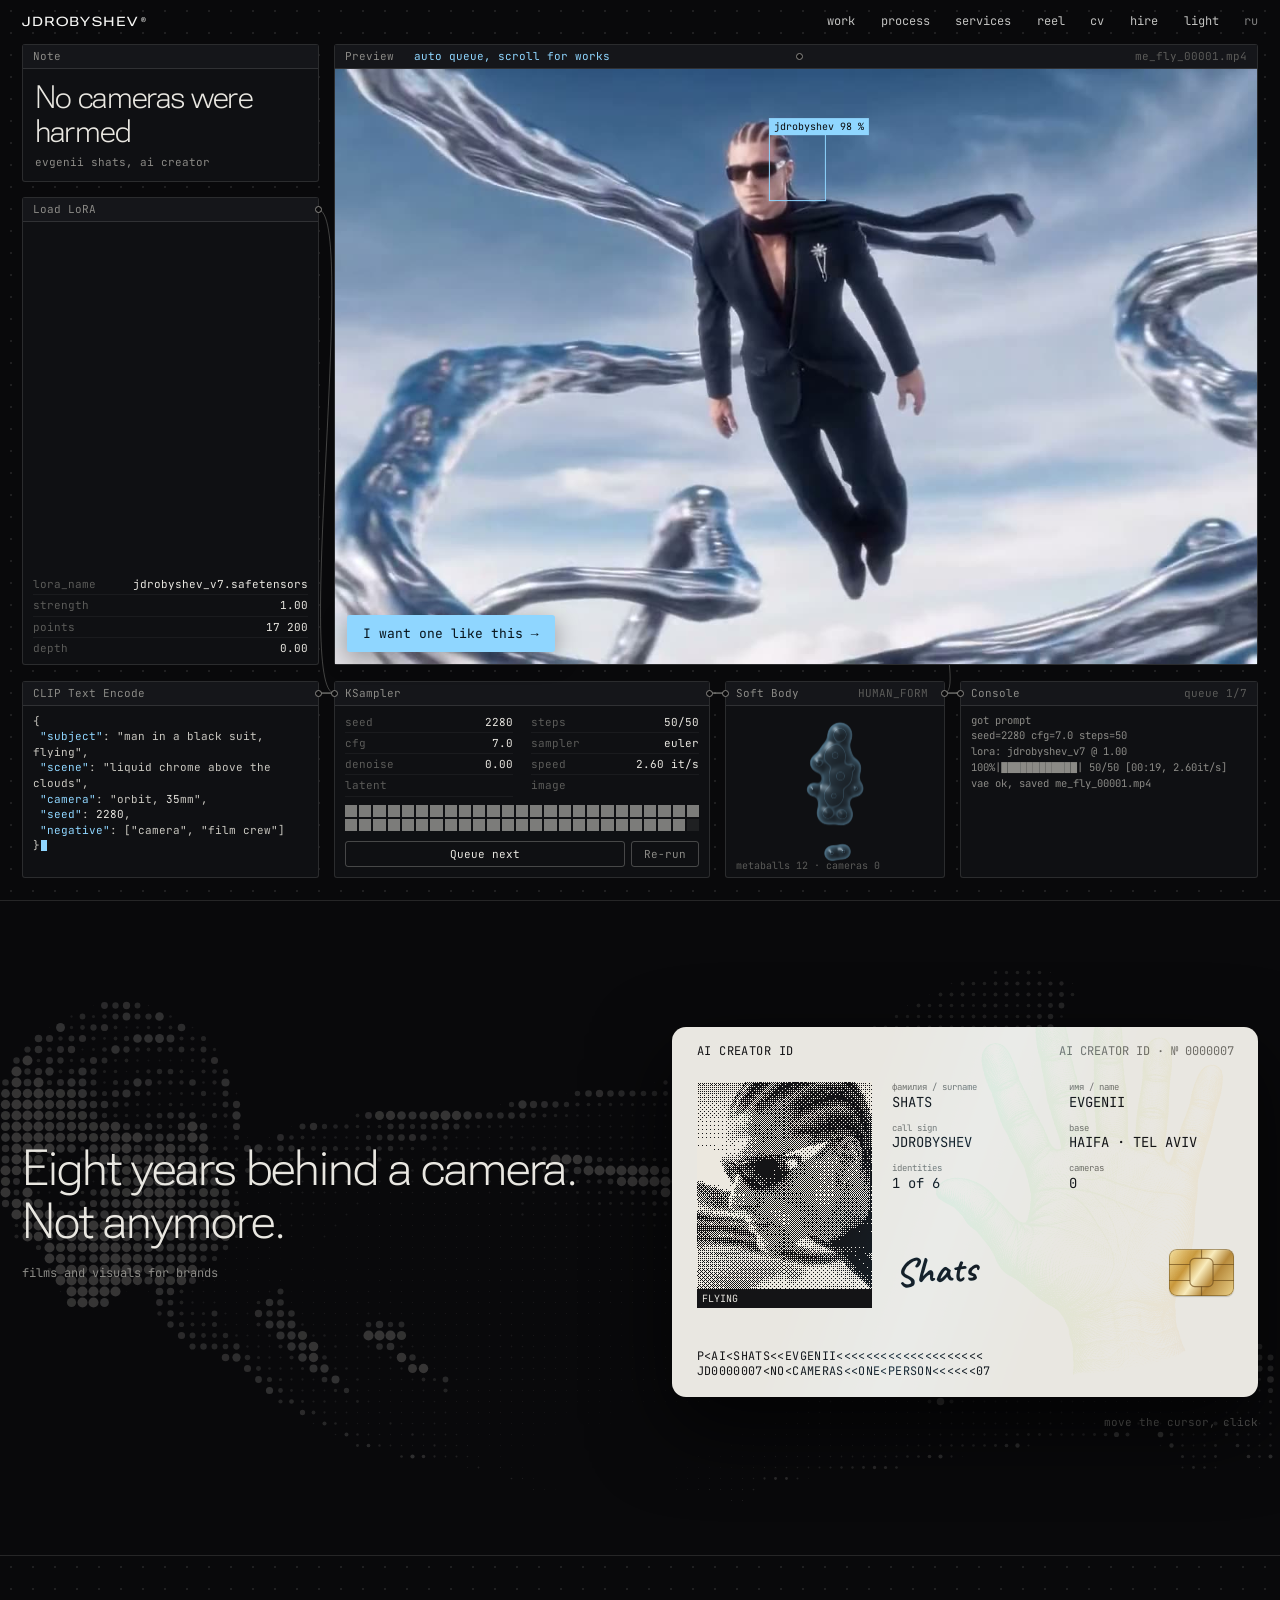
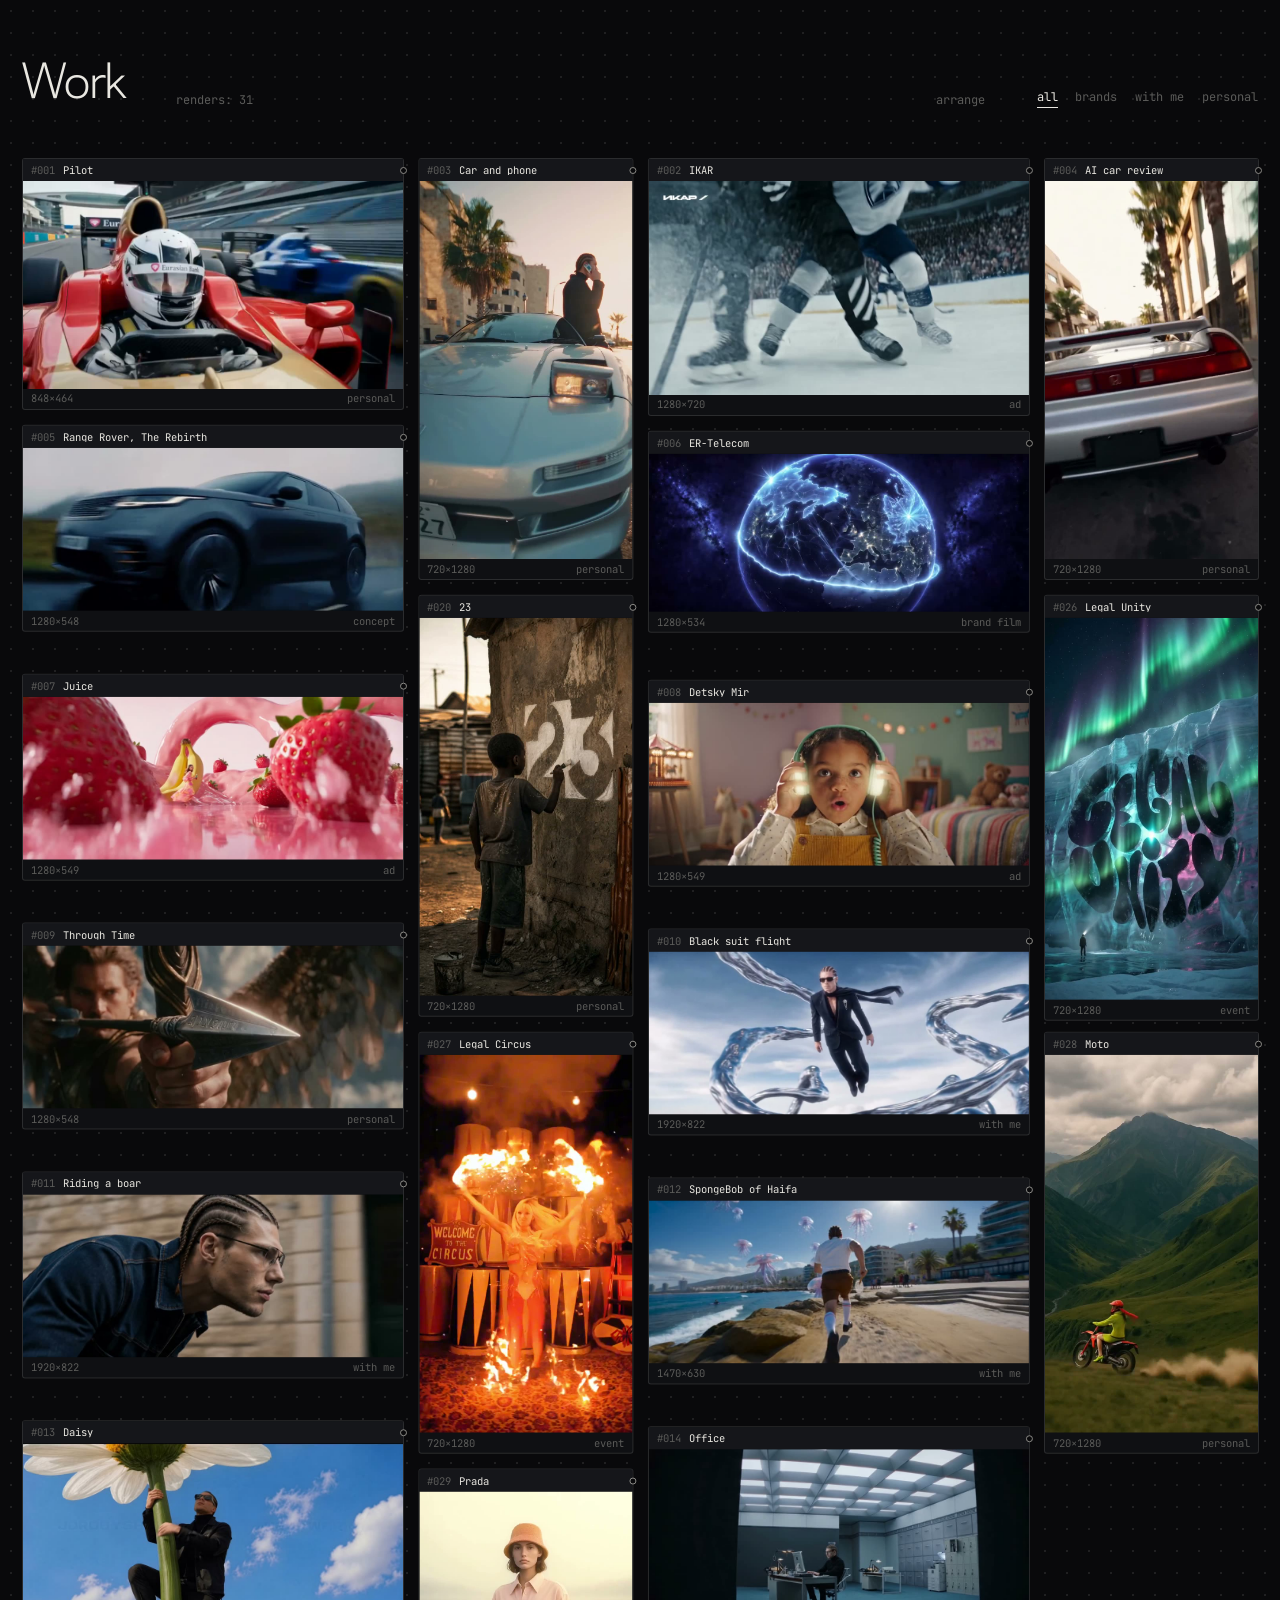
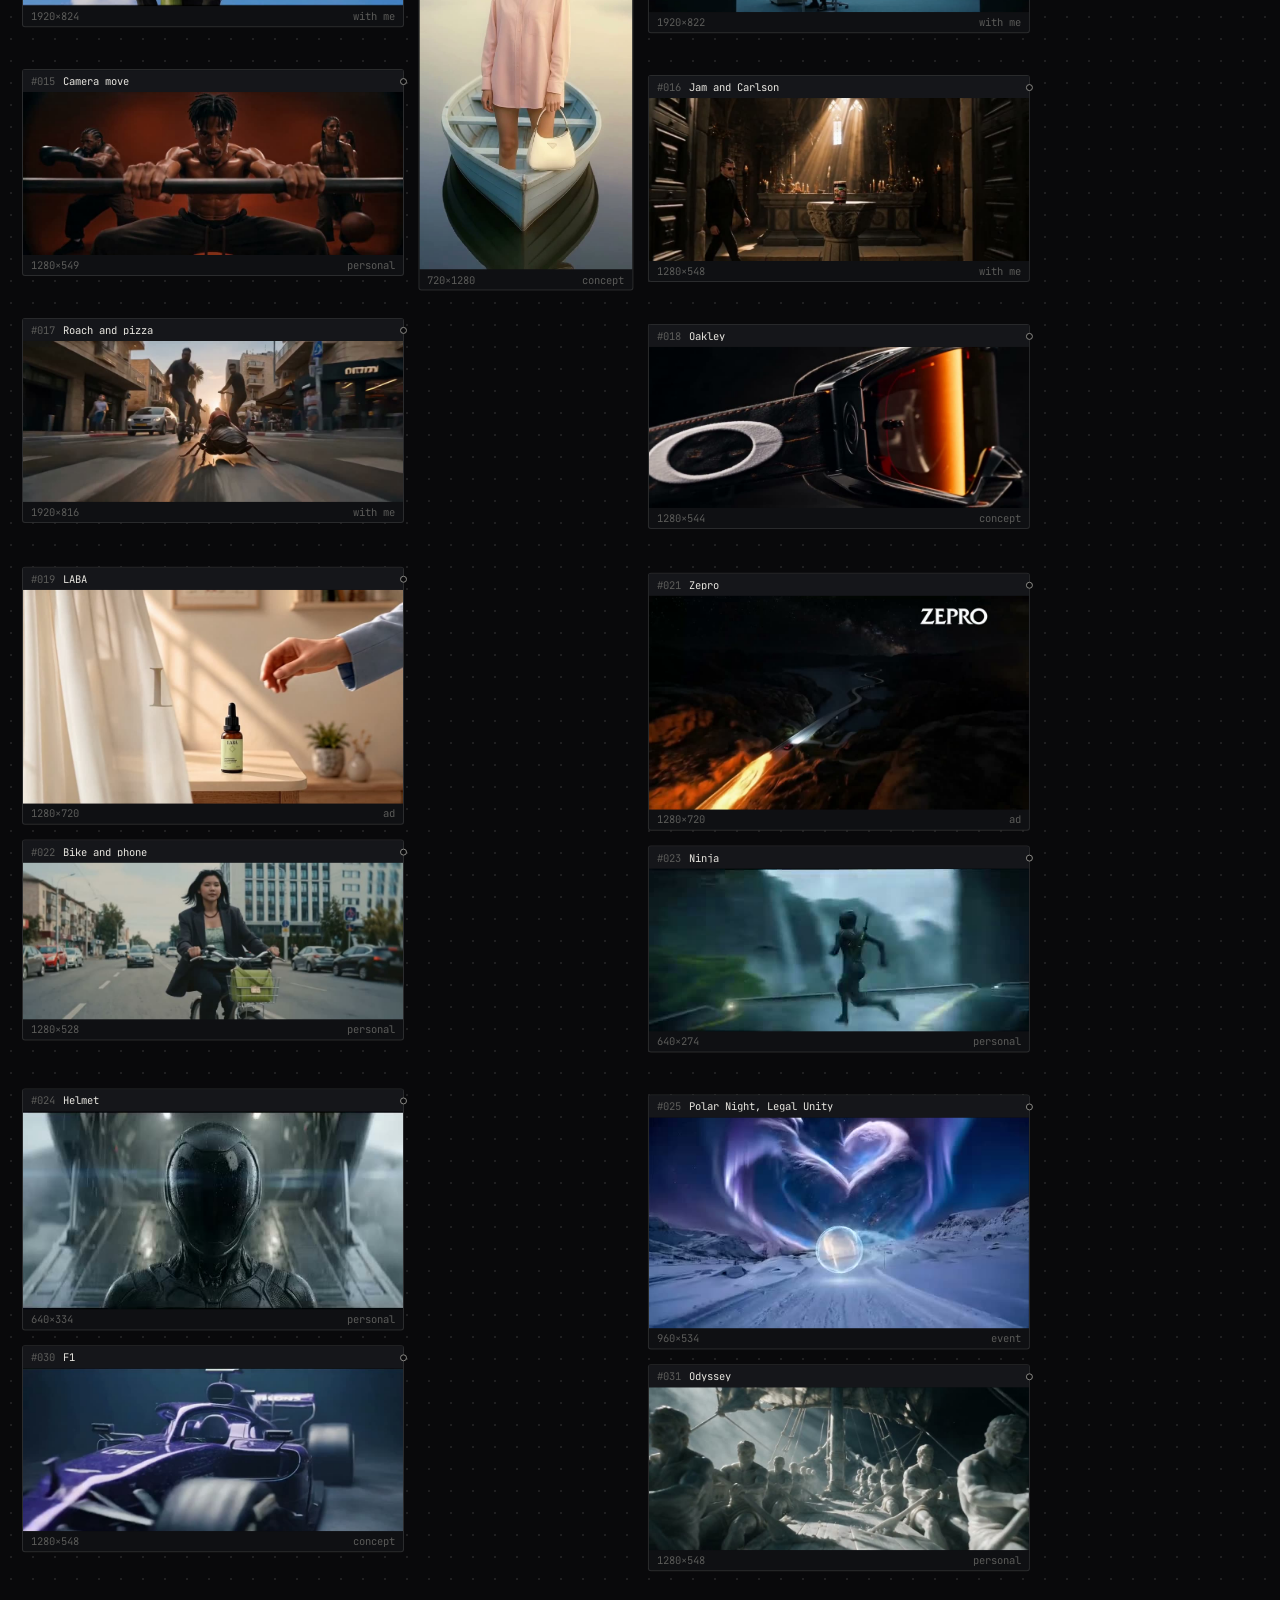
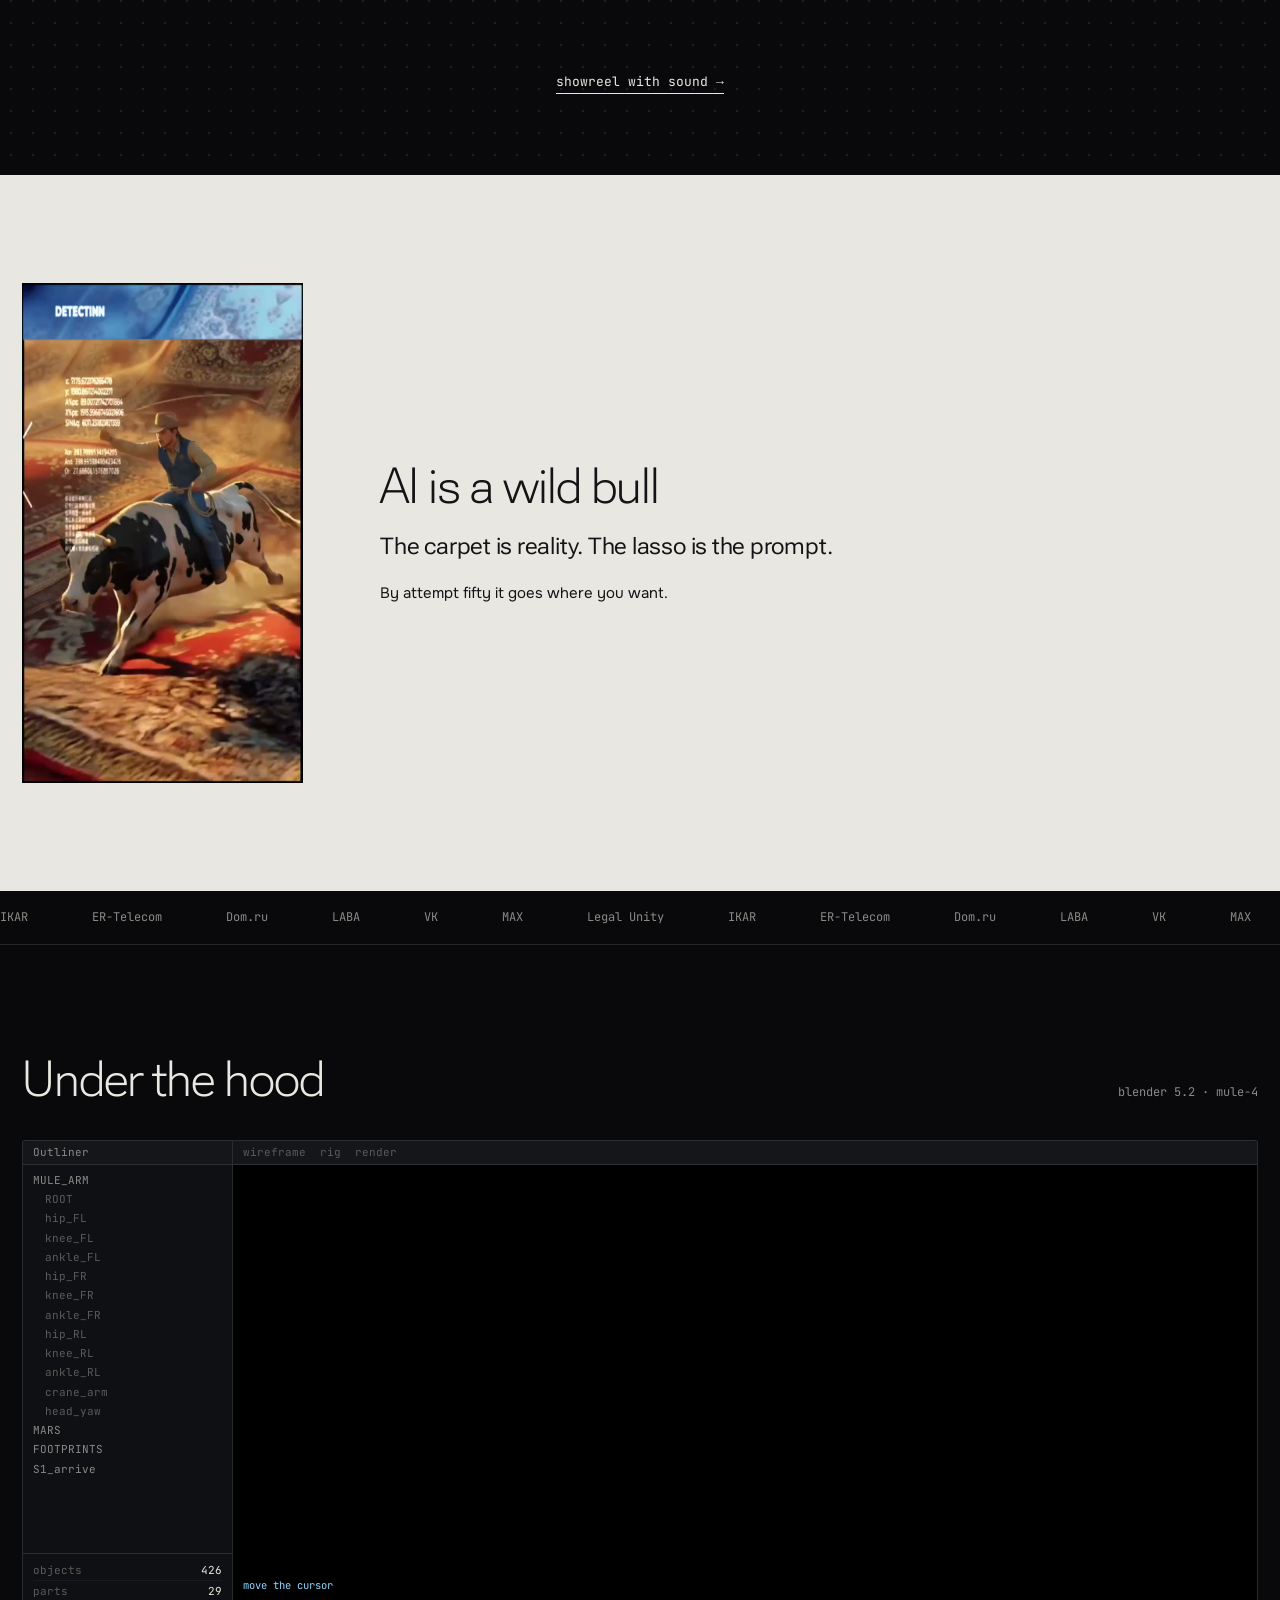
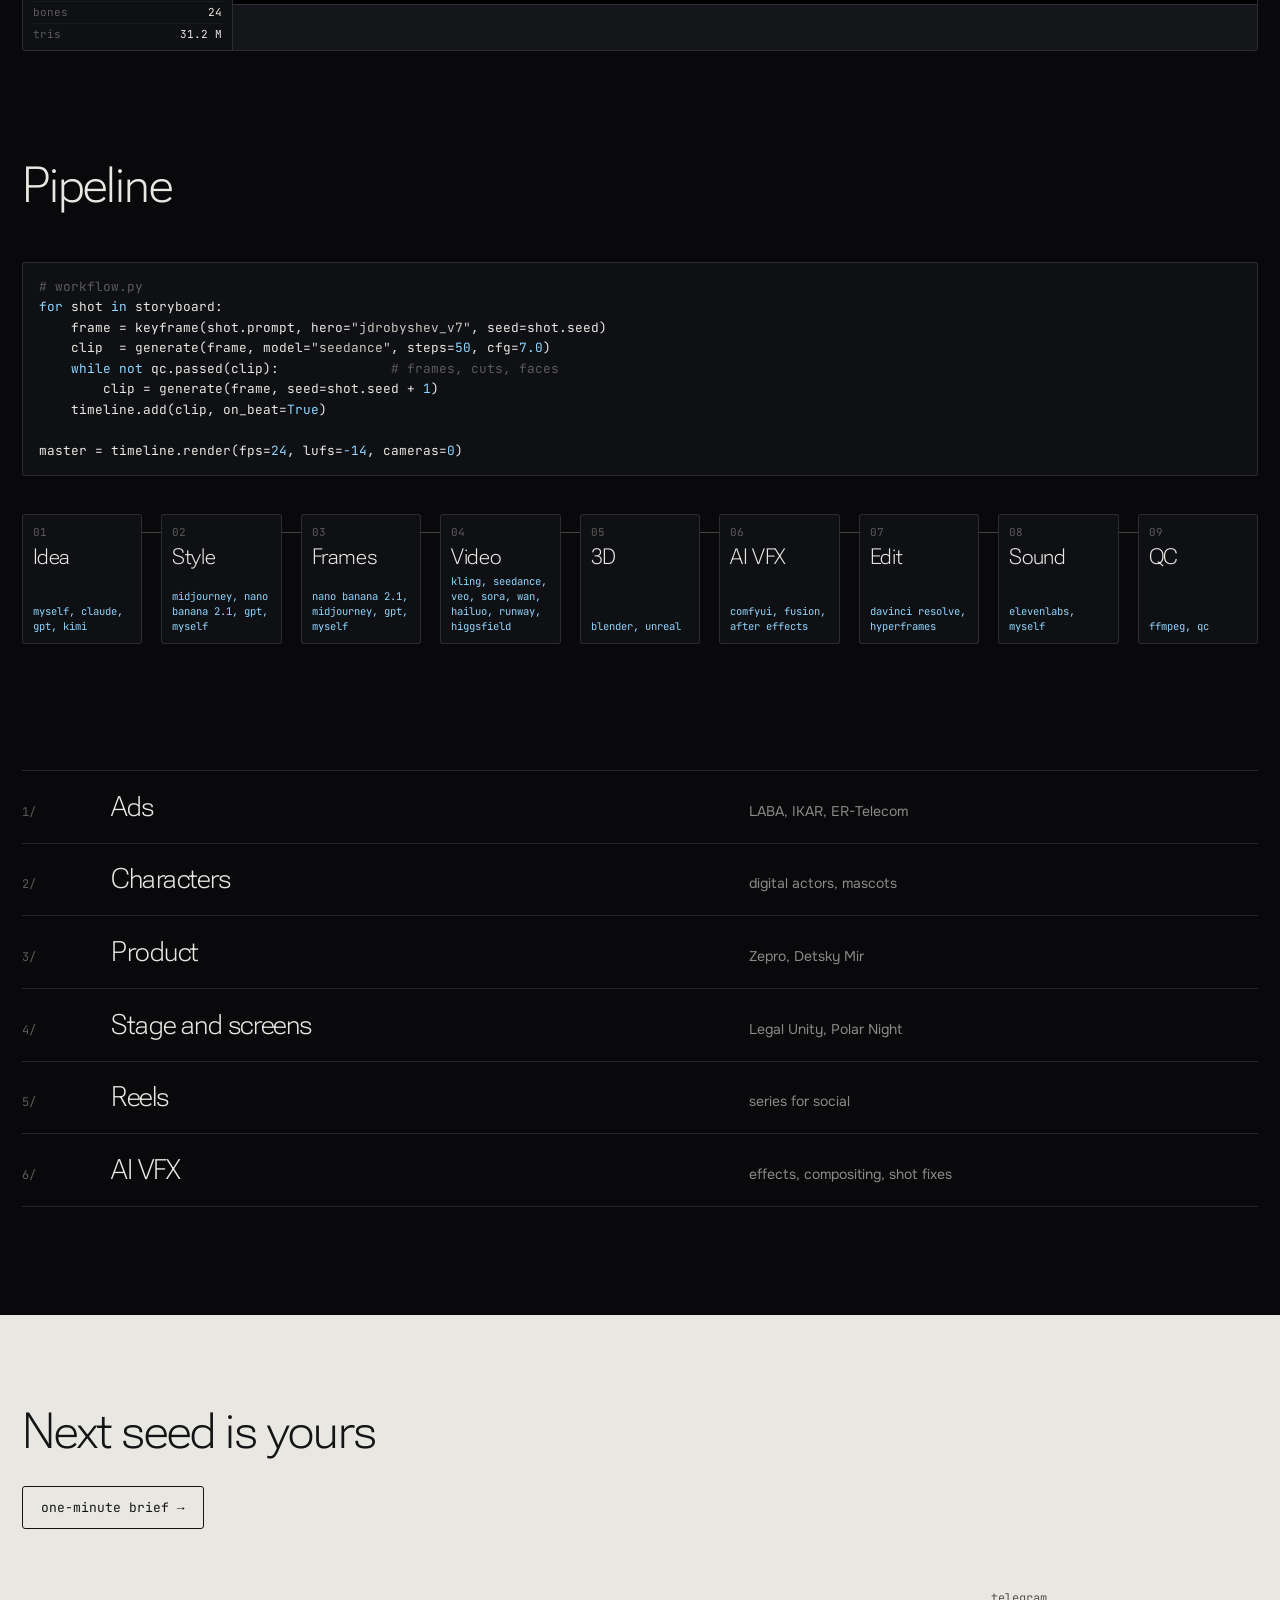
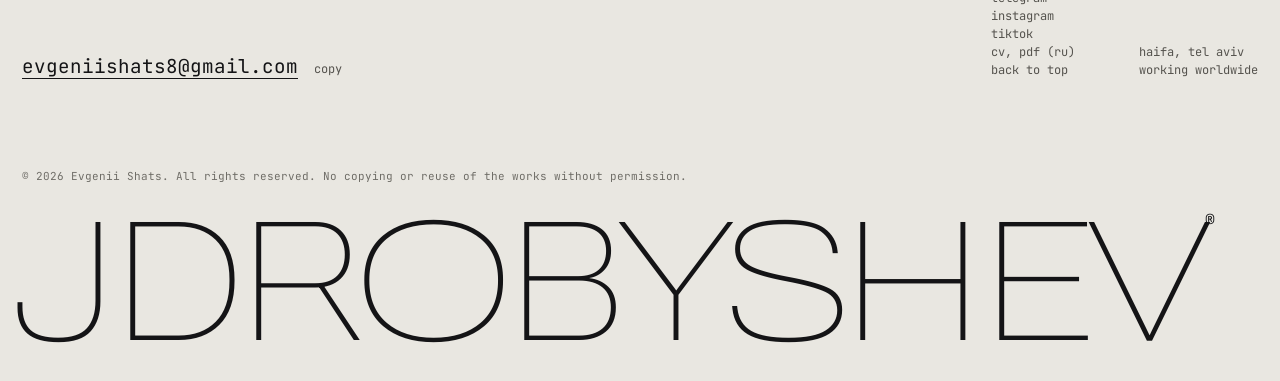
==== commit 4b614f34: "Кнопка «хочу такой ролик» на первом экране Стоит на работе в Preview и открывает бриф, куда сразу за" ====
--- a/index.html
+++ b/index.html
@@ -75,6 +75,7 @@
           <span class="preview__play" data-i18n="hero.sound">со звуком</span>
           <div class="facebox" aria-hidden="true"><span class="facebox__tag"></span></div>
         </div>
+        <button type="button" class="preview__want" data-brief data-brief-ref><span data-i18n="hero.want">хочу такой ролик</span> <span aria-hidden="true">→</span></button>
       </article>
 
       <article class="node node--sampler">
--- a/css/style.css
+++ b/css/style.css
@@ -74,6 +74,14 @@
 .preview{cursor:pointer}
 .preview__play{position:absolute;z-index:2;right:10px;bottom:8px;padding:2px 7px;background:rgba(9,9,11,.72);font:400 11px/1.5 Mono,monospace;color:var(--paper);opacity:0;transition:opacity .2s;pointer-events:none}
 .preview:hover .preview__play,.preview:focus-visible .preview__play{opacity:1}
+/* призыв прямо на работе: по нему открывается бриф с этой работой как референсом */
+.preview__want{position:absolute;z-index:3;left:12px;bottom:12px;display:inline-flex;gap:8px;align-items:center;padding:11px 16px;overflow:hidden;border-radius:3px;background:var(--holo);color:#06121a;font:400 13px/1.2 Mono,monospace;box-shadow:0 6px 24px rgba(0,0,0,.35);transition:filter .2s}
+html[data-theme="light"] .preview__want{color:#fff}
+.preview__want::after{content:"";position:absolute;inset:0;pointer-events:none;background:linear-gradient(105deg,transparent 35%,rgba(255,255,255,.55) 50%,transparent 65%);transform:translateX(-120%);animation:want-shine 4.5s 2s infinite}
+@keyframes want-shine{0%{transform:translateX(-120%)}22%,100%{transform:translateX(120%)}}
+.preview__want span:last-child{transition:transform .4s var(--ease)}
+.preview__want:hover{filter:brightness(1.1)}
+.preview__want:hover span:last-child{transform:translateX(4px)}
 .port{position:absolute;top:50%;width:7px;height:7px;margin-top:-3.5px;border-radius:50%;background:var(--ink);border:1px solid var(--mute)}
 .port--out{right:-4px}.port--in{left:-4px}
 .port--bottom{left:50%;top:auto;margin:0}
@@ -306,6 +314,10 @@
 .brief__body.is-in{animation:brief-in .45s var(--ease)}
 @keyframes brief-in{from{opacity:0;transform:translateY(8px)}}
 .brief__title{margin-bottom:clamp(16px,2.4vw,26px);font-family:Flex,system-ui,sans-serif;font-stretch:118%;font-variation-settings:"opsz" 96;letter-spacing:-.02em;line-height:1.06;font-size:clamp(24px,3vw,38px)}
+.brief__ref{margin:-8px 0 18px;font:400 12px/1.5 Mono,monospace;color:var(--mute)}
+.brief__ref b{font-weight:400;color:var(--holo)}
+.brief__ref button{margin-left:8px;color:var(--dim);border-bottom:1px solid var(--line2)}
+.brief__ref button:hover{color:var(--paper)}
 .brief__chips{display:flex;flex-wrap:wrap;gap:8px}
 .brief__chip{padding:9px 13px;border:1px solid var(--line2);border-radius:3px;background:var(--bar);font:400 13px/1.2 Mono,monospace;color:var(--text2);transition:border-color .2s,color .2s,background-color .2s}
 .brief__chips--tasks .brief__chip{padding:12px 16px;font-size:14px}
@@ -341,9 +353,10 @@
   .brief{width:calc(100vw - 16px);max-height:calc(100svh - 16px);margin-top:8px}
   .brief__steps span:not(.is-now),.brief__steps i{display:none}
   .brief__go{flex:1 0 100%;text-align:center}
+  .preview__want{left:8px;bottom:8px;padding:9px 13px;font-size:12px}
 }
 @media (pointer:coarse){.brief__chip{min-height:44px}}
-@media (prefers-reduced-motion:reduce){.brief[open] .brief__box,.brief[open] .brief__box::after,.brief__body.is-in{animation:none}}
+@media (prefers-reduced-motion:reduce){.brief[open] .brief__box,.brief[open] .brief__box::after,.brief__body.is-in,.preview__want::after{animation:none}}
 
 @media (max-width:1240px){
   .node--log{display:none}
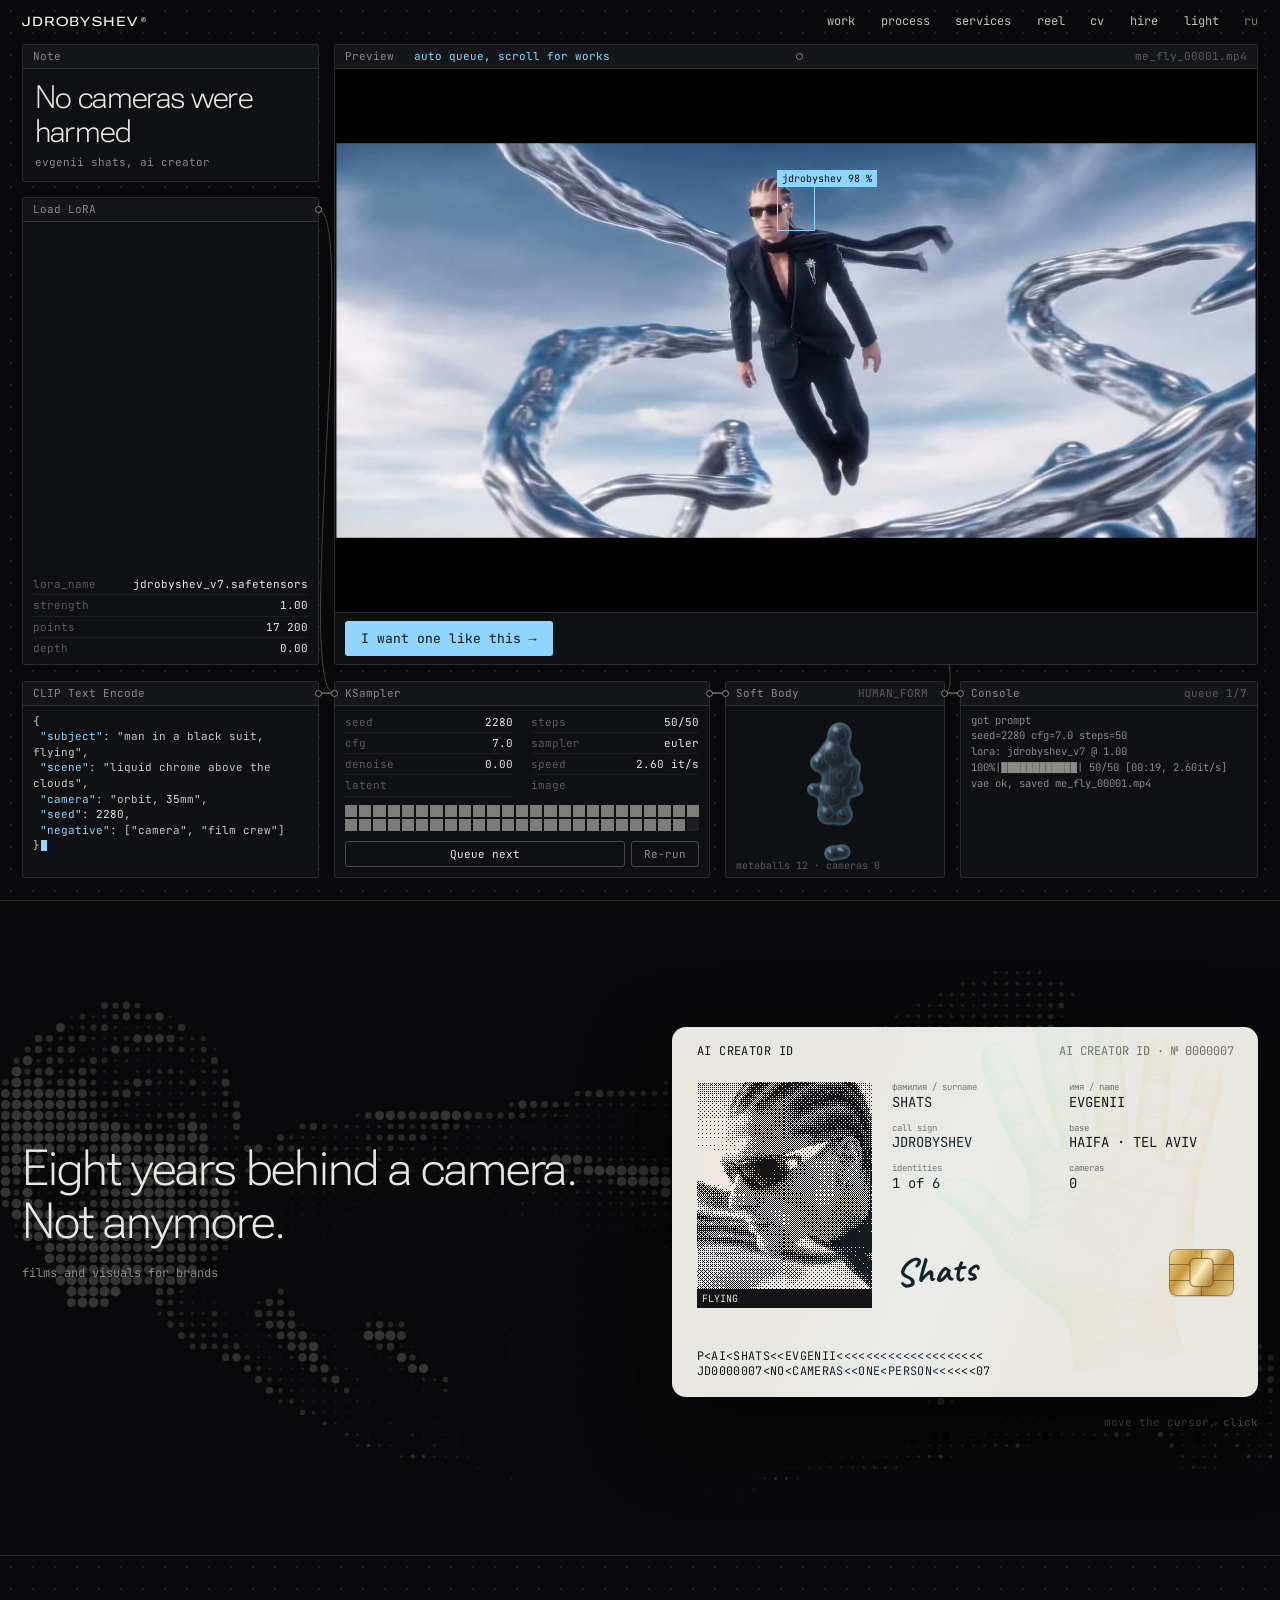
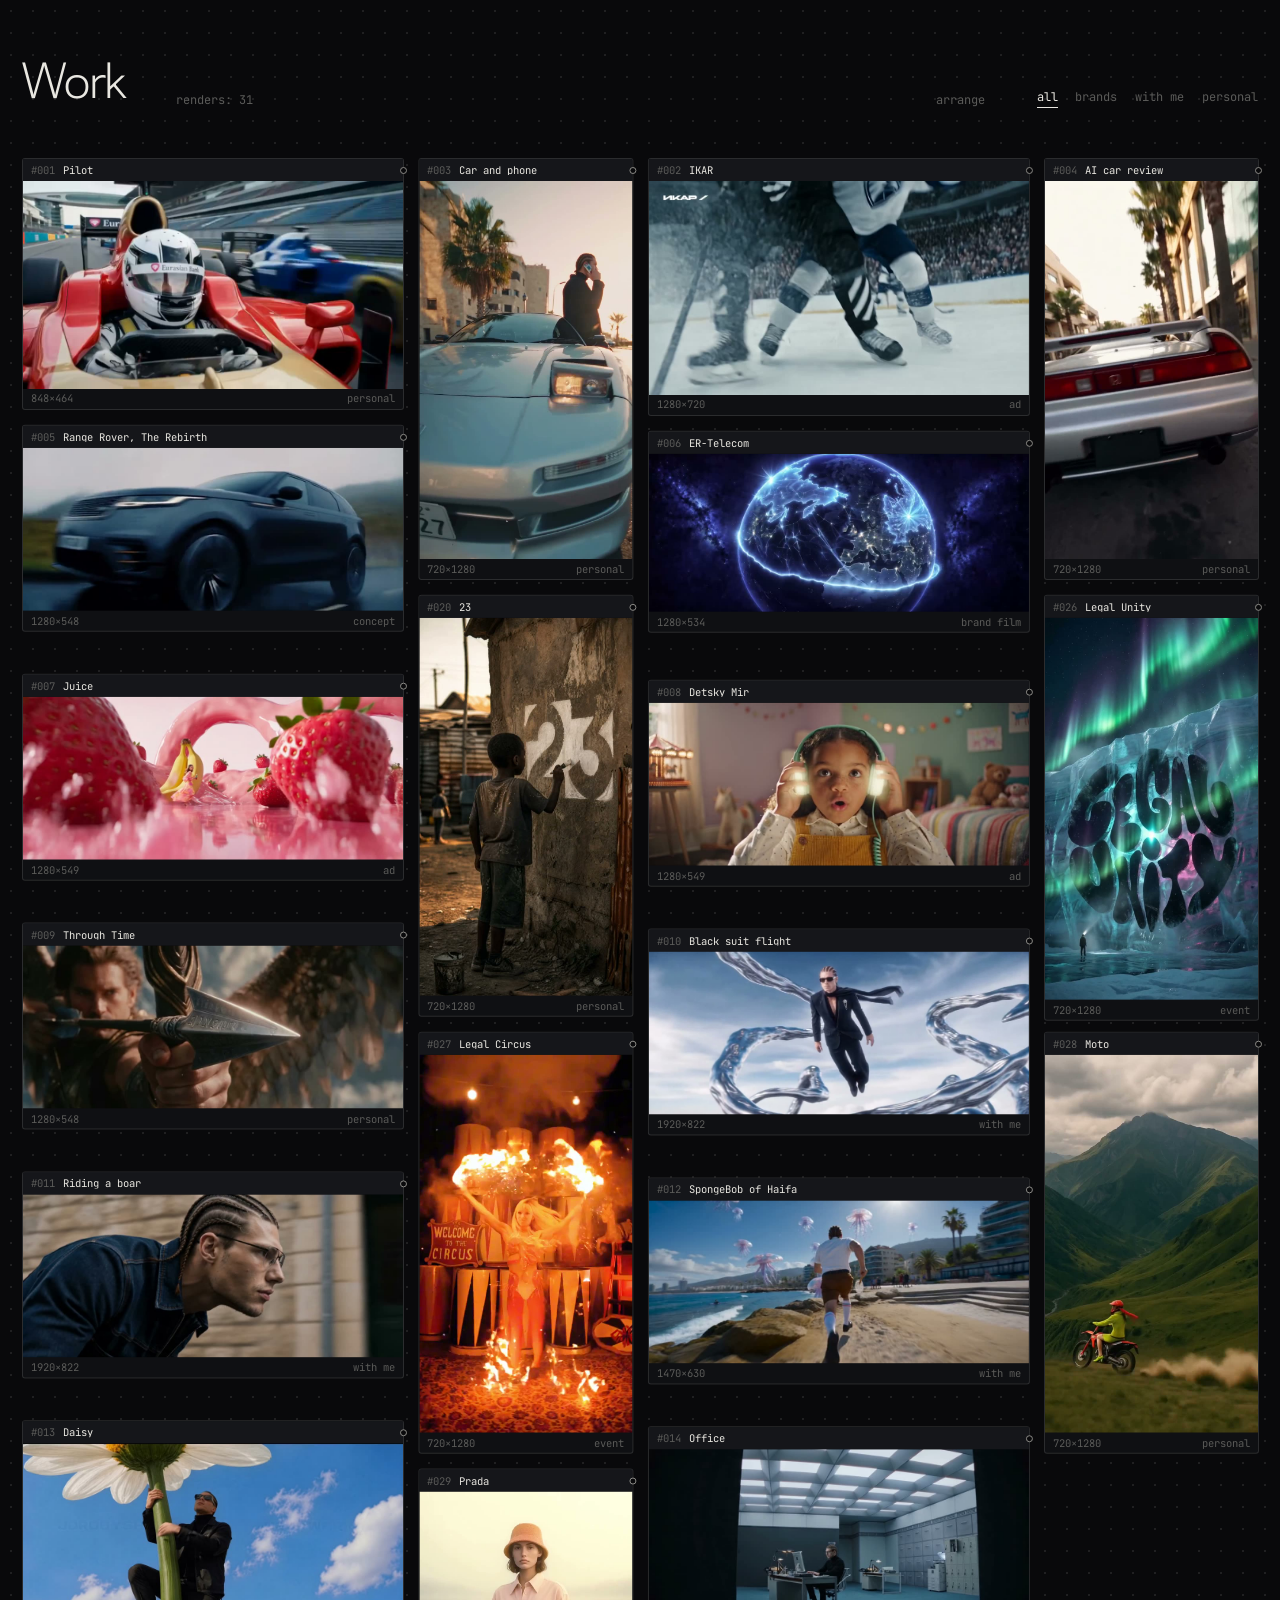
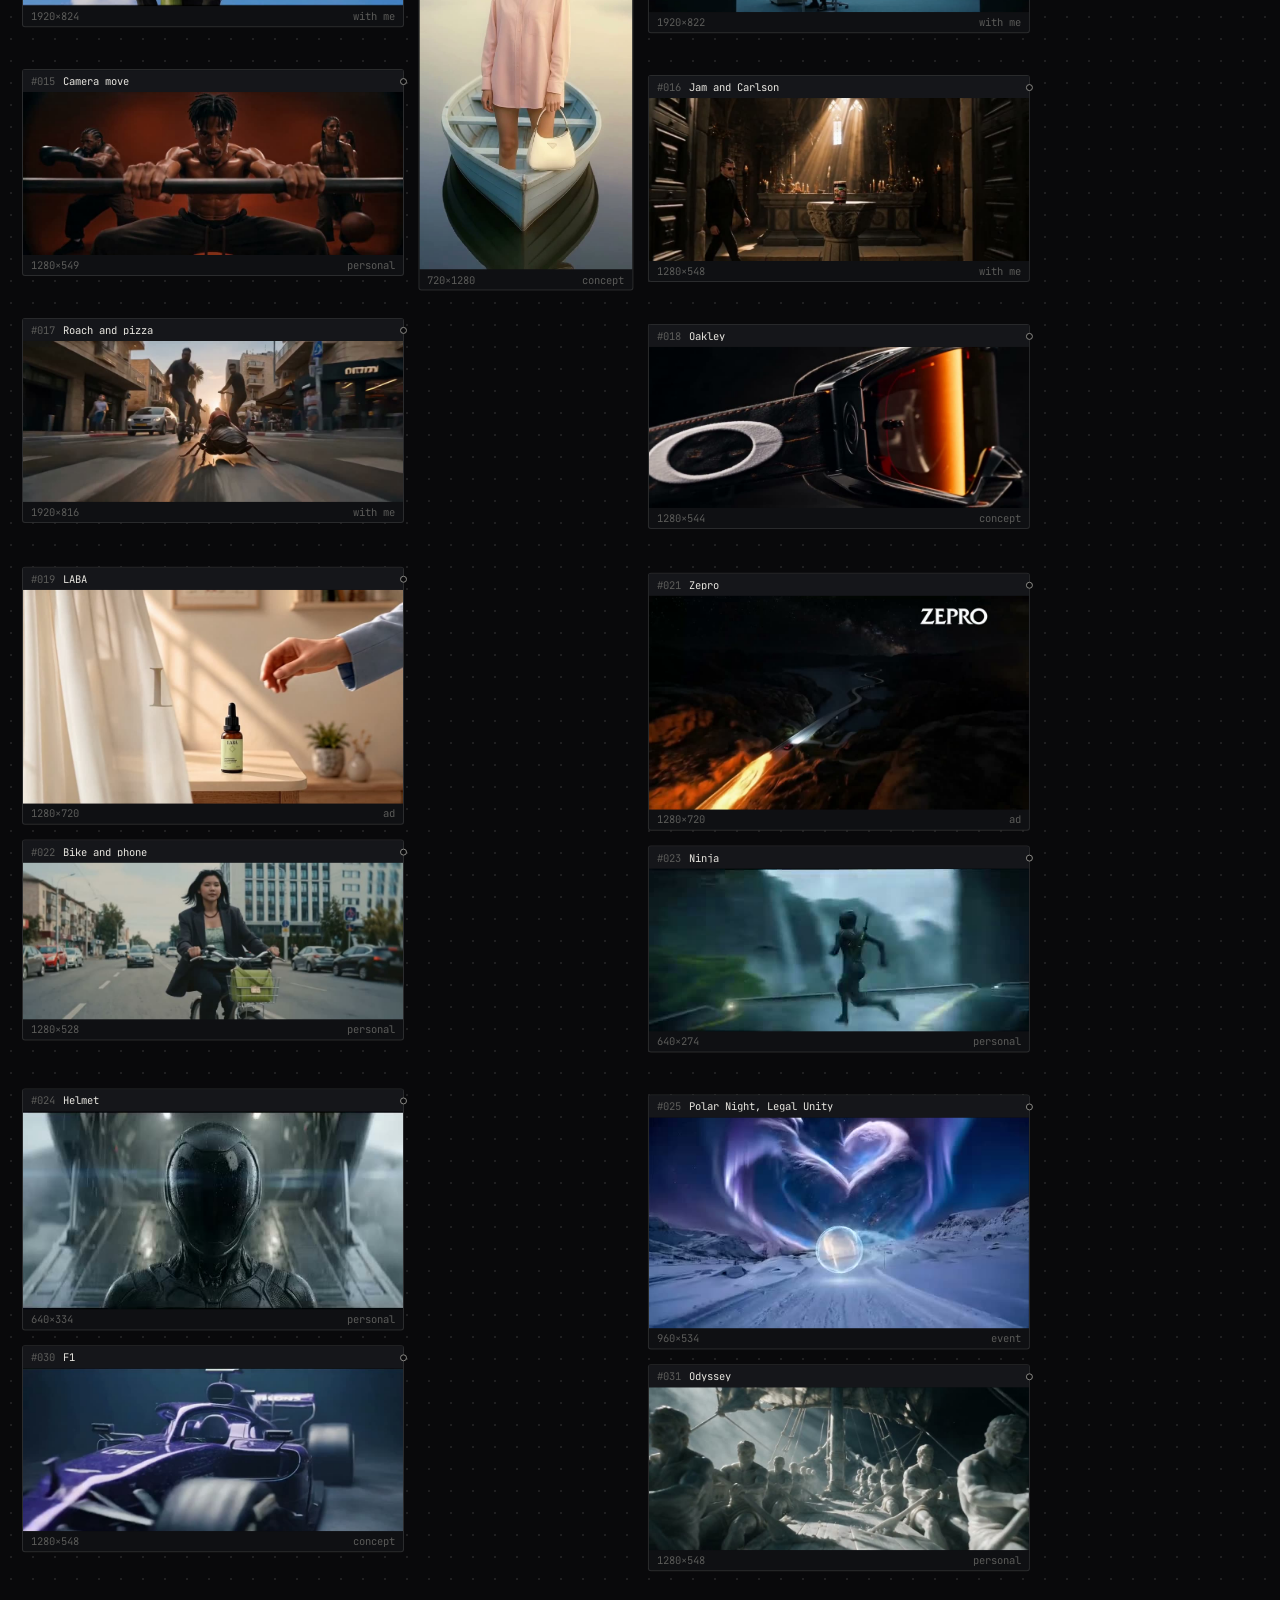
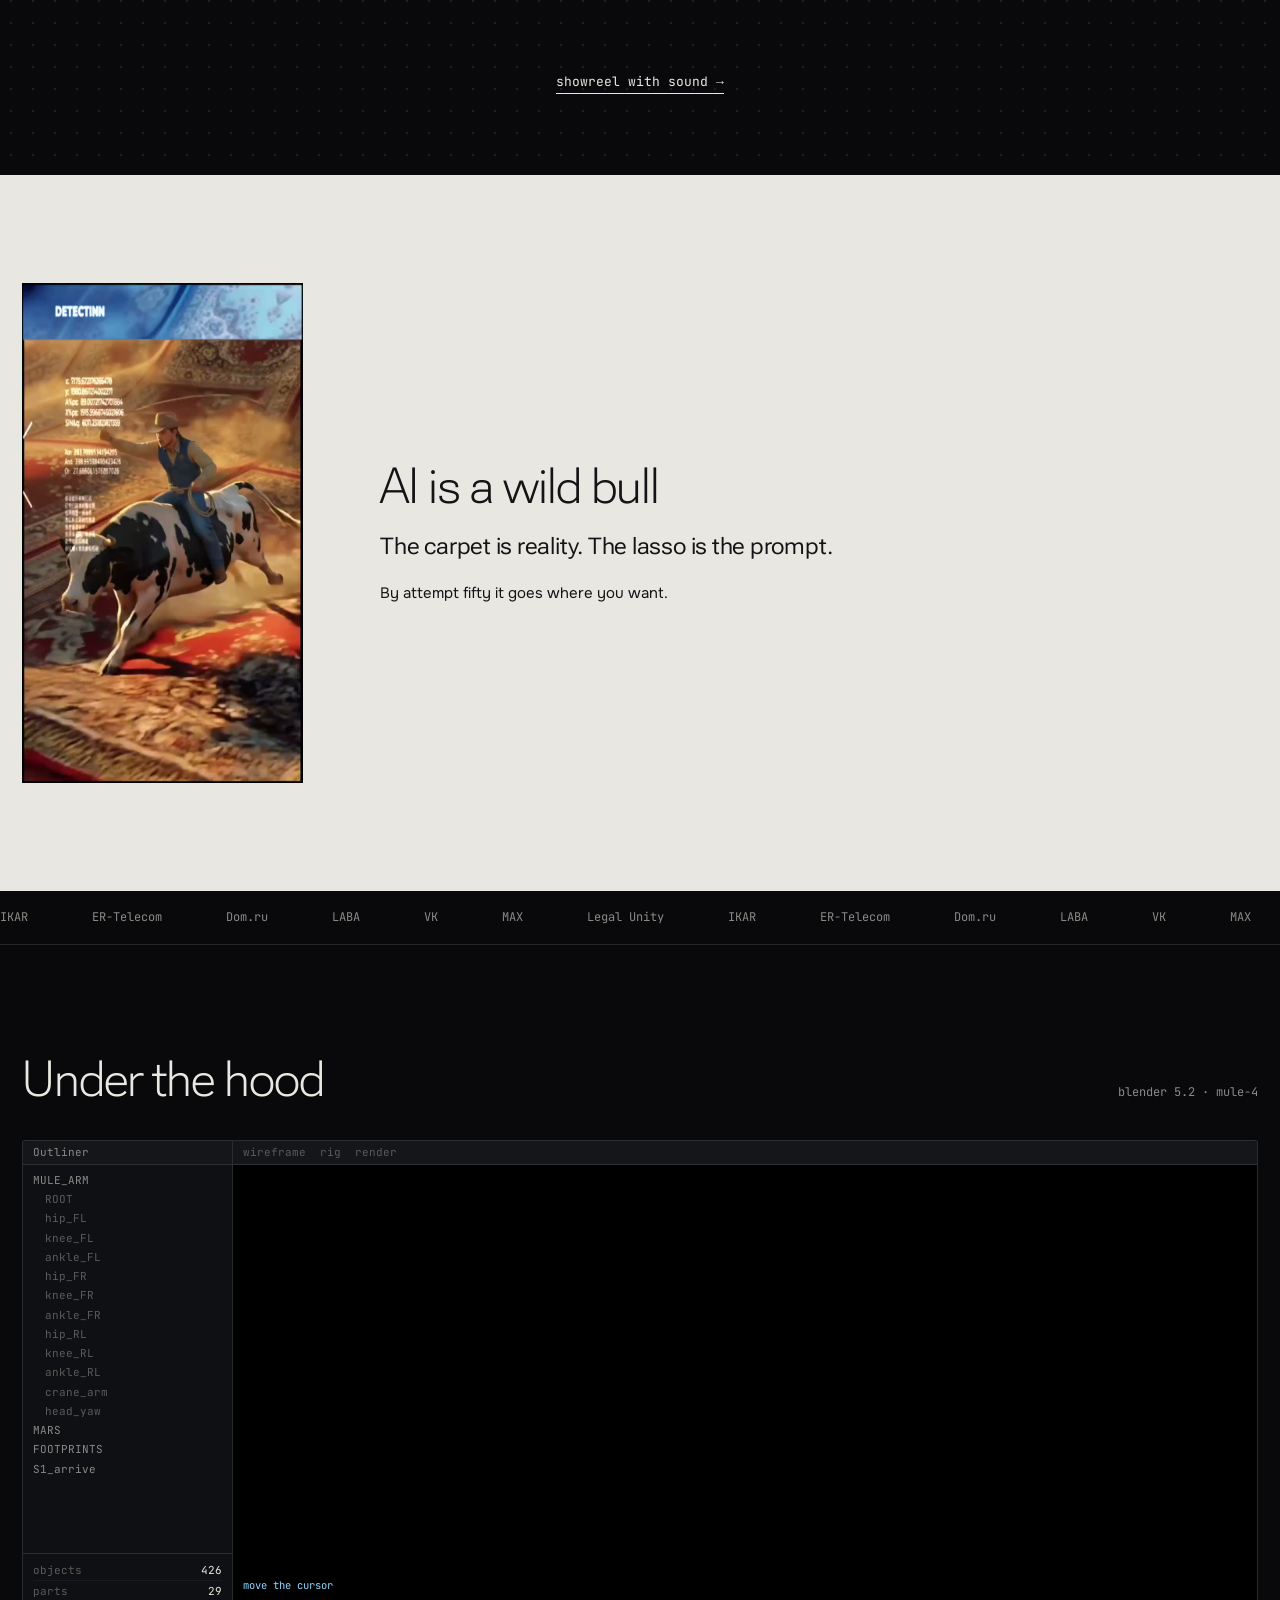
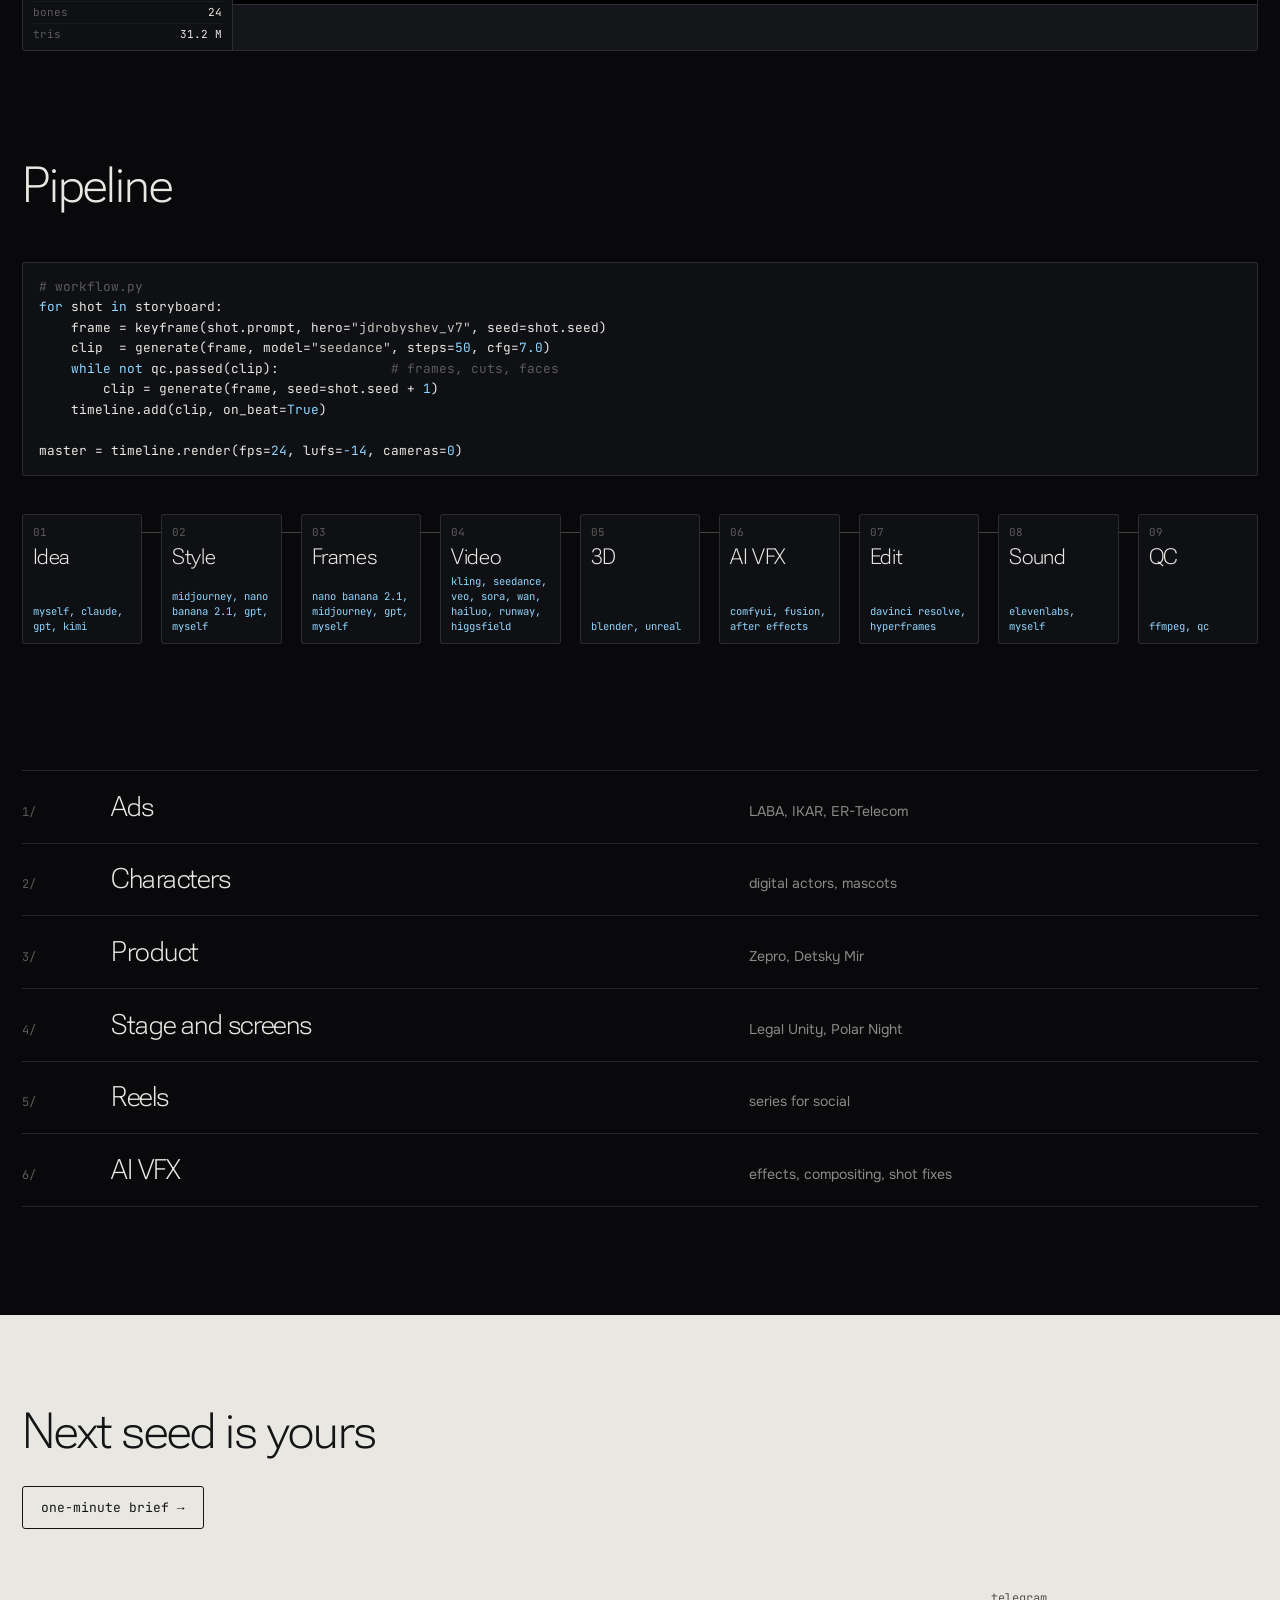
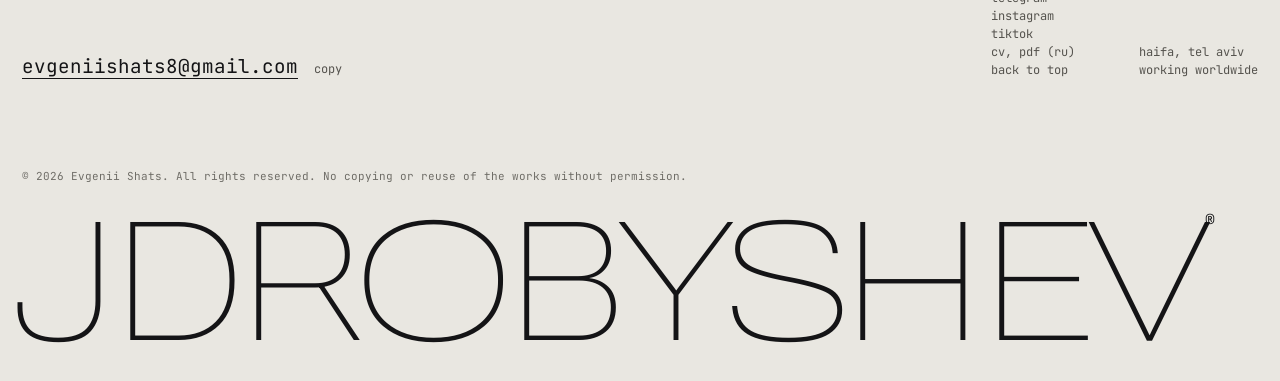
==== commit 559728f8: "Работы на первом экране и в превью услуг целиком, без обрезки Preview вписывает кадр с тёмными полям" ====
--- a/index.html
+++ b/index.html
@@ -75,7 +75,7 @@
           <span class="preview__play" data-i18n="hero.sound">со звуком</span>
           <div class="facebox" aria-hidden="true"><span class="facebox__tag"></span></div>
         </div>
-        <button type="button" class="preview__want" data-brief data-brief-ref><span data-i18n="hero.want">хочу такой ролик</span> <span aria-hidden="true">→</span></button>
+        <div class="preview__foot"><button type="button" class="preview__want" data-brief data-brief-ref><span data-i18n="hero.want">хочу такой ролик</span> <span aria-hidden="true">→</span></button></div>
       </article>
 
       <article class="node node--sampler">
--- a/css/style.css
+++ b/css/style.css
@@ -74,8 +74,9 @@
 .preview{cursor:pointer}
 .preview__play{position:absolute;z-index:2;right:10px;bottom:8px;padding:2px 7px;background:rgba(9,9,11,.72);font:400 11px/1.5 Mono,monospace;color:var(--paper);opacity:0;transition:opacity .2s;pointer-events:none}
 .preview:hover .preview__play,.preview:focus-visible .preview__play{opacity:1}
-/* призыв прямо на работе: по нему открывается бриф с этой работой как референсом */
-.preview__want{position:absolute;z-index:3;left:12px;bottom:12px;display:inline-flex;gap:8px;align-items:center;padding:11px 16px;overflow:hidden;border-radius:3px;background:var(--holo);color:#06121a;font:400 13px/1.2 Mono,monospace;box-shadow:0 6px 24px rgba(0,0,0,.35);transition:filter .2s}
+/* призыв строкой под работой, как кнопка ноды: кадр не закрывает. Открывает бриф с этой работой как референсом */
+.preview__foot{flex:none;display:flex;padding:8px 10px;border-top:1px solid var(--line)}
+.preview__want{position:relative;display:inline-flex;gap:8px;align-items:center;padding:10px 16px;overflow:hidden;border-radius:3px;background:var(--holo);color:#06121a;font:400 13px/1.2 Mono,monospace;transition:filter .2s}
 html[data-theme="light"] .preview__want{color:#fff}
 .preview__want::after{content:"";position:absolute;inset:0;pointer-events:none;background:linear-gradient(105deg,transparent 35%,rgba(255,255,255,.55) 50%,transparent 65%);transform:translateX(-120%);animation:want-shine 4.5s 2s infinite}
 @keyframes want-shine{0%{transform:translateX(-120%)}22%,100%{transform:translateX(120%)}}
@@ -263,7 +264,7 @@
 .services__list p{color:var(--mute);font-size:14px;max-width:44ch}
 .services__list li:hover h3{transform:translateX(8px)}
 .services__float{position:absolute;left:0;top:0;z-index:3;width:clamp(220px,20vw,320px);aspect-ratio:16/10;overflow:hidden;pointer-events:none;opacity:0;transition:opacity .25s}
-.services__float video{width:100%;height:100%;object-fit:cover}
+.services__float video{width:100%;height:100%;object-fit:contain;background:#000}
 .services__float.is-on{opacity:1}
 
 /* финал */
@@ -353,7 +354,8 @@
   .brief{width:calc(100vw - 16px);max-height:calc(100svh - 16px);margin-top:8px}
   .brief__steps span:not(.is-now),.brief__steps i{display:none}
   .brief__go{flex:1 0 100%;text-align:center}
-  .preview__want{left:8px;bottom:8px;padding:9px 13px;font-size:12px}
+  .preview__foot{padding:6px}
+  .preview__want{flex:1;justify-content:center;padding:11px 14px}
 }
 @media (pointer:coarse){.brief__chip{min-height:44px}}
 @media (prefers-reduced-motion:reduce){.brief[open] .brief__box,.brief[open] .brief__box::after,.brief__body.is-in,.preview__want::after{animation:none}}
